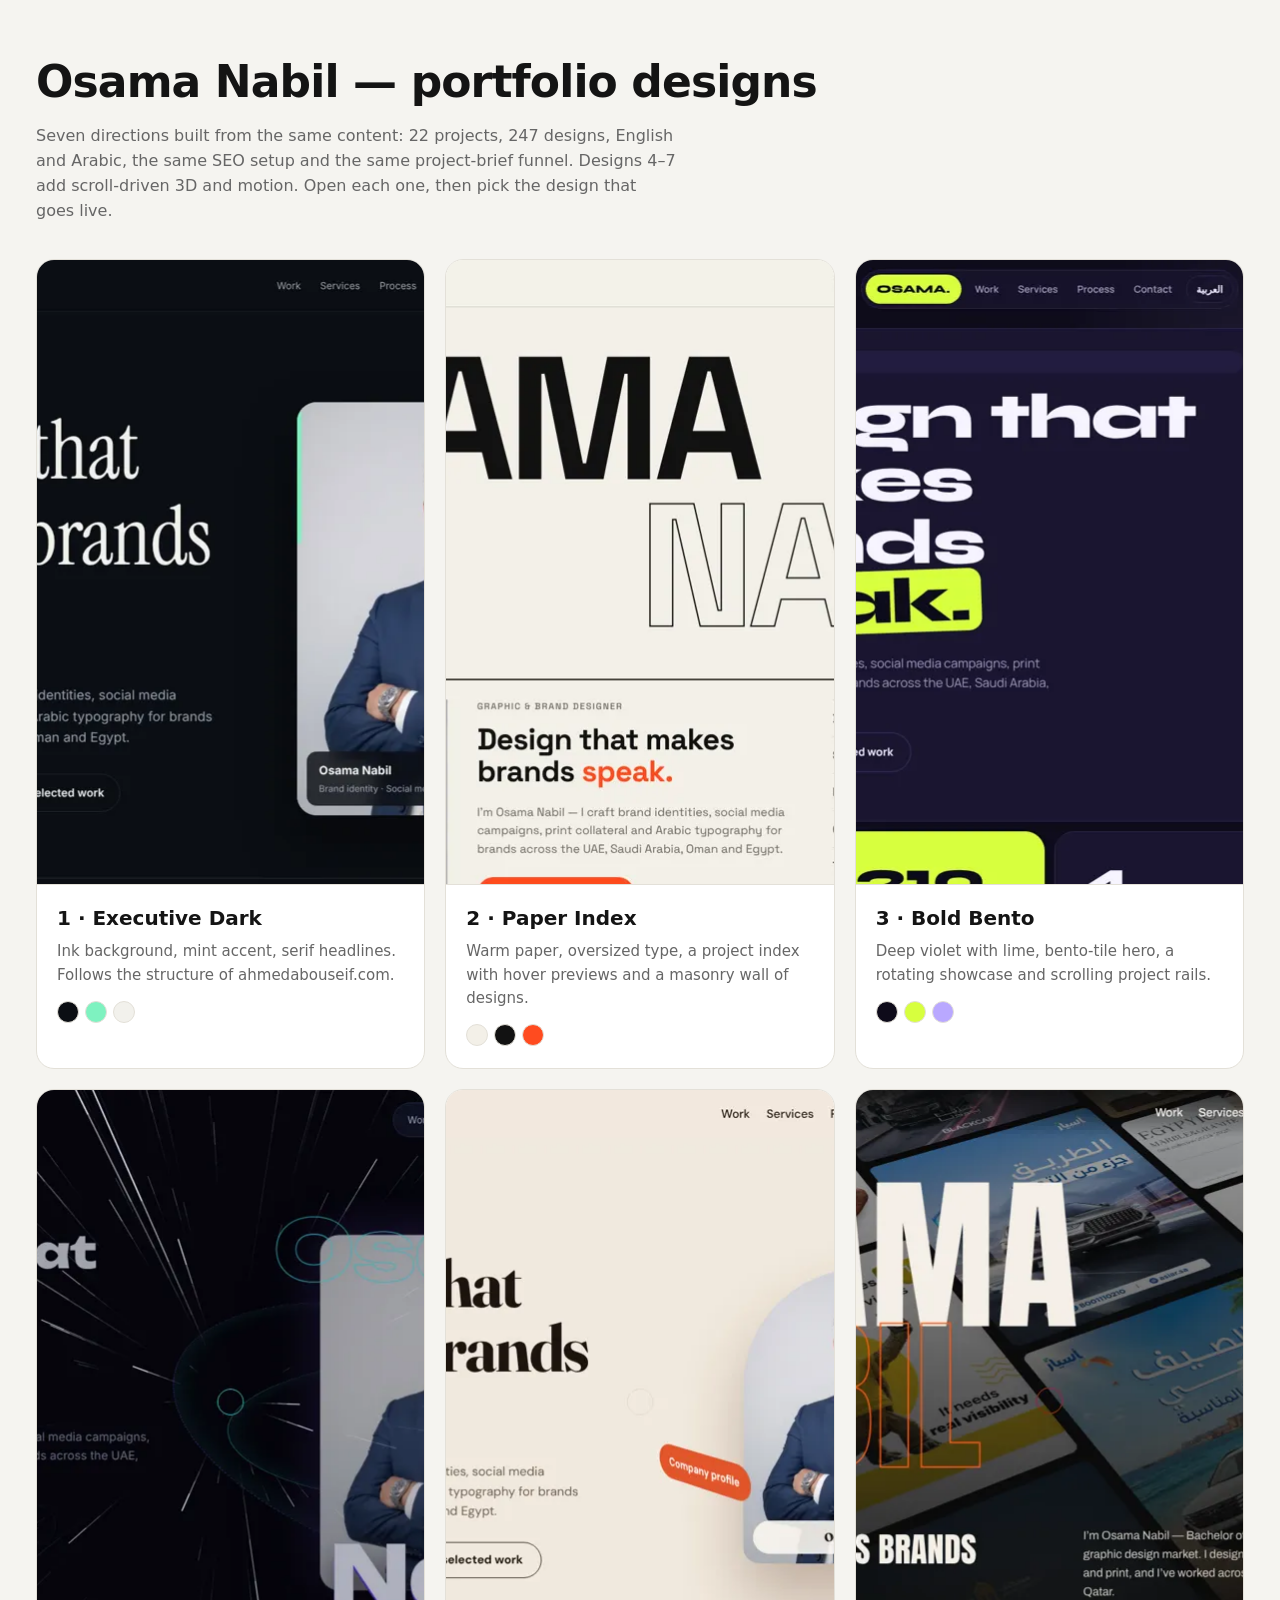
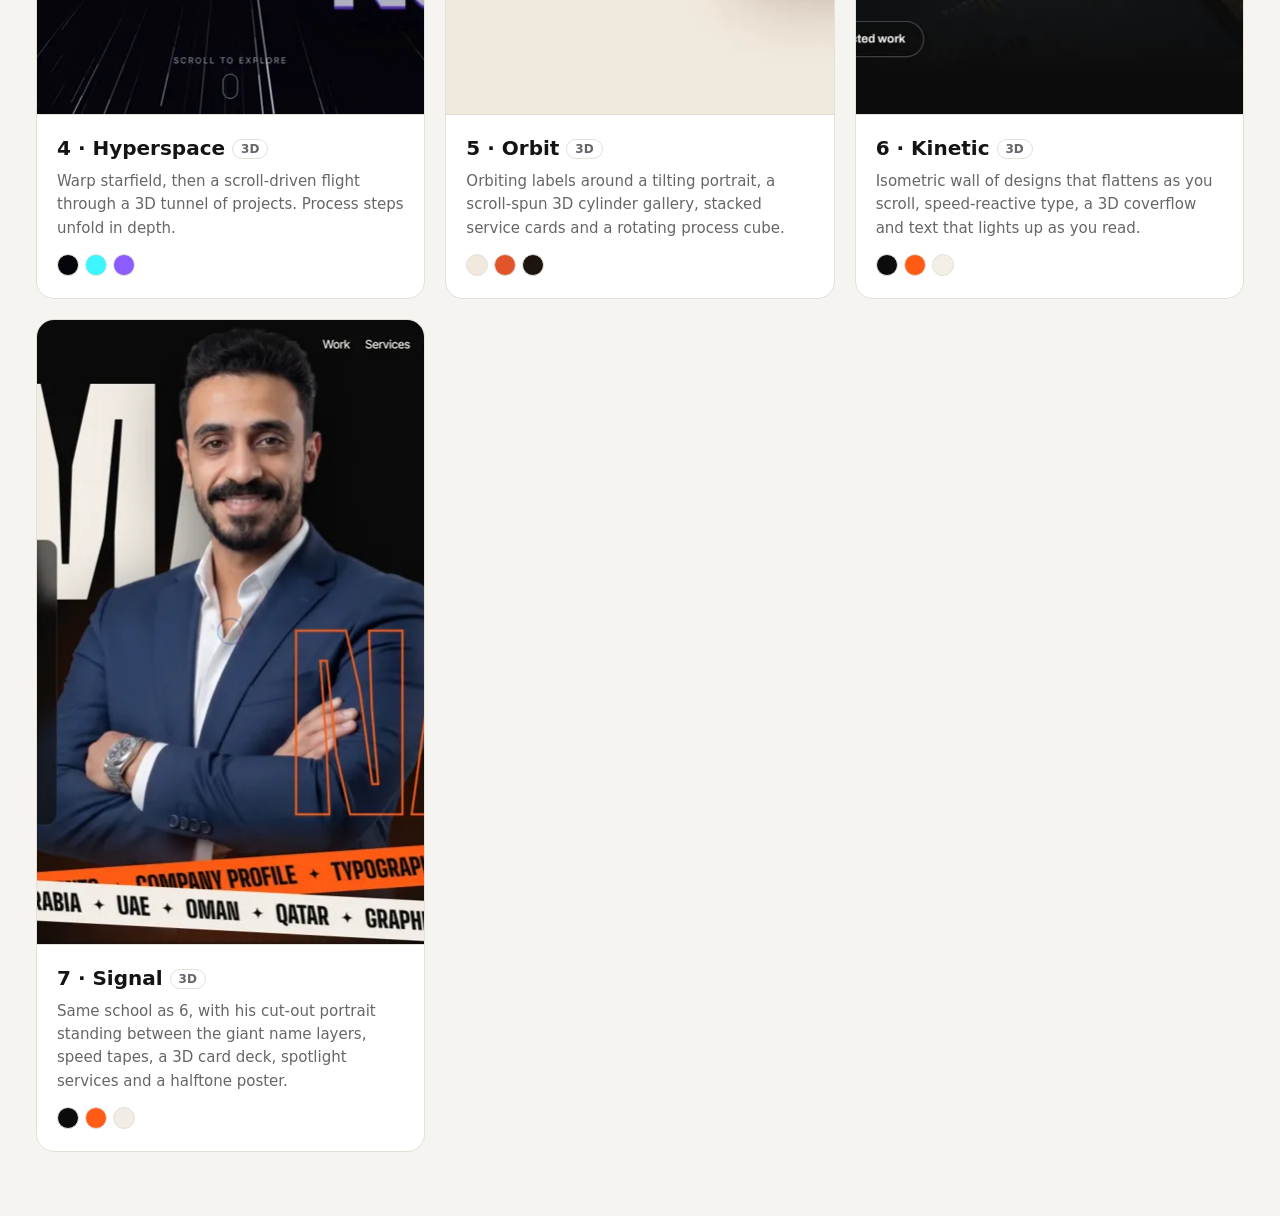
==== index.html @ 905d9daa "Add contact links, Liwa 2026, client names/order, 5 markets, experience; Arabic and marquee fixes - " ====
<!doctype html>
<html lang="en">
<head>
  <meta charset="utf-8">
  <meta name="viewport" content="width=device-width, initial-scale=1">
  <title>Osama Nabil — Choose a Design</title>
  <meta name="robots" content="noindex">
  <link rel="icon" href="assets/img/favicon.svg" type="image/svg+xml">
  <style>
    :root { --bg: #f5f4f0; --card: #fff; --fg: #141414; --muted: #666; --line: #e3e0d8; }
    @media (prefers-color-scheme: dark) { :root { --bg: #0f1115; --card: #171a21; --fg: #f1f1ee; --muted: #9aa0ab; --line: #262b35; } }
    * { box-sizing: border-box; }
    body { margin: 0; background: var(--bg); color: var(--fg); font: 16px/1.55 system-ui, -apple-system, 'Segoe UI', sans-serif; }
    main { max-width: 1240px; margin: 0 auto; padding: 48px 16px 64px; }
    h1 { font-size: clamp(28px, 4vw, 44px); margin: 0 0 8px; letter-spacing: -.02em; }
    p.sub { color: var(--muted); margin: 0 0 36px; max-width: 640px; }
    .grid { display: grid; grid-template-columns: repeat(auto-fit, minmax(300px, 1fr)); gap: 20px; }
    a.card { display: block; text-decoration: none; color: inherit; background: var(--card); border: 1px solid var(--line); border-radius: 18px; overflow: hidden; transition: transform .25s, box-shadow .25s; }
    a.card:hover, a.card:focus-visible { transform: translateY(-4px); box-shadow: 0 20px 40px rgba(0, 0, 0, .12); outline: none; }
    a.card img { width: 100%; aspect-ratio: 16 / 10; object-fit: cover; object-position: top; display: block; border-bottom: 1px solid var(--line); }
    .b { padding: 18px 20px 22px; }
    .b h2 { margin: 0 0 6px; font-size: 20px; }
    .b h2 small { font-size: 12px; padding: 2px 8px; border-radius: 999px; border: 1px solid var(--line); vertical-align: middle; color: var(--muted); }
    .b p { margin: 0; color: var(--muted); font-size: 15px; }
    .sw { display: flex; gap: 6px; margin-top: 14px; }
    .sw i { width: 22px; height: 22px; border-radius: 50%; border: 1px solid var(--line); }
  </style>
</head>
<body>
  <main>
    <h1>Osama Nabil — portfolio designs</h1>
    <p class="sub">Seven directions built from the same content: 22 projects, 247 designs, English and Arabic, the same SEO setup and the same project-brief funnel. Designs 4–7 add scroll-driven 3D and motion. Open each one, then pick the design that goes live.</p>
    <div class="grid">
      <a class="card" href="design-1/">
        <img src="assets/img/previews/design-1.webp" alt="Design 1 preview" width="1000" height="625">
        <div class="b"><h2>1 · Executive Dark</h2><p>Ink background, mint accent, serif headlines. Follows the structure of ahmedabouseif.com.</p>
          <div class="sw"><i style="background:#0b0e13"></i><i style="background:#7ef2c0"></i><i style="background:#f2f1ec"></i></div></div>
      </a>
      <a class="card" href="design-2/">
        <img src="assets/img/previews/design-2.webp" alt="Design 2 preview" width="1000" height="625">
        <div class="b"><h2>2 · Paper Index</h2><p>Warm paper, oversized type, a project index with hover previews and a masonry wall of designs.</p>
          <div class="sw"><i style="background:#f3f0e8"></i><i style="background:#121212"></i><i style="background:#ff4b1f"></i></div></div>
      </a>
      <a class="card" href="design-3/">
        <img src="assets/img/previews/design-3.webp" alt="Design 3 preview" width="1000" height="625">
        <div class="b"><h2>3 · Bold Bento</h2><p>Deep violet with lime, bento-tile hero, a rotating showcase and scrolling project rails.</p>
          <div class="sw"><i style="background:#0e0b1a"></i><i style="background:#d7ff3e"></i><i style="background:#b9a8ff"></i></div></div>
      </a>
      <a class="card" href="design-4/">
        <img src="assets/img/previews/design-4.webp" alt="Design 4 preview" width="1000" height="625">
        <div class="b"><h2>4 · Hyperspace <small>3D</small></h2><p>Warp starfield, then a scroll-driven flight through a 3D tunnel of projects. Process steps unfold in depth.</p>
          <div class="sw"><i style="background:#05060b"></i><i style="background:#3df5ff"></i><i style="background:#8b5cff"></i></div></div>
      </a>
      <a class="card" href="design-5/">
        <img src="assets/img/previews/design-5.webp" alt="Design 5 preview" width="1000" height="625">
        <div class="b"><h2>5 · Orbit <small>3D</small></h2><p>Orbiting labels around a tilting portrait, a scroll-spun 3D cylinder gallery, stacked service cards and a rotating process cube.</p>
          <div class="sw"><i style="background:#f1e9dd"></i><i style="background:#e2552b"></i><i style="background:#1d1410"></i></div></div>
      </a>
      <a class="card" href="design-6/">
        <img src="assets/img/previews/design-6.webp" alt="Design 6 preview" width="1000" height="625">
        <div class="b"><h2>6 · Kinetic <small>3D</small></h2><p>Isometric wall of designs that flattens as you scroll, speed-reactive type, a 3D coverflow and text that lights up as you read.</p>
          <div class="sw"><i style="background:#0c0c0c"></i><i style="background:#ff5b14"></i><i style="background:#f4efe6"></i></div></div>
      </a>
      <a class="card" href="design-7/">
        <img src="assets/img/previews/design-7.webp" alt="Design 7 preview" width="1000" height="625">
        <div class="b"><h2>7 · Signal <small>3D</small></h2><p>Same school as 6, with his cut-out portrait standing between the giant name layers, speed tapes, a 3D card deck, spotlight services and a halftone poster.</p>
          <div class="sw"><i style="background:#0b0b0b"></i><i style="background:#ff5b14"></i><i style="background:#f2ede4"></i></div></div>
      </a>
    </div>
  </main>
</body>
</html>
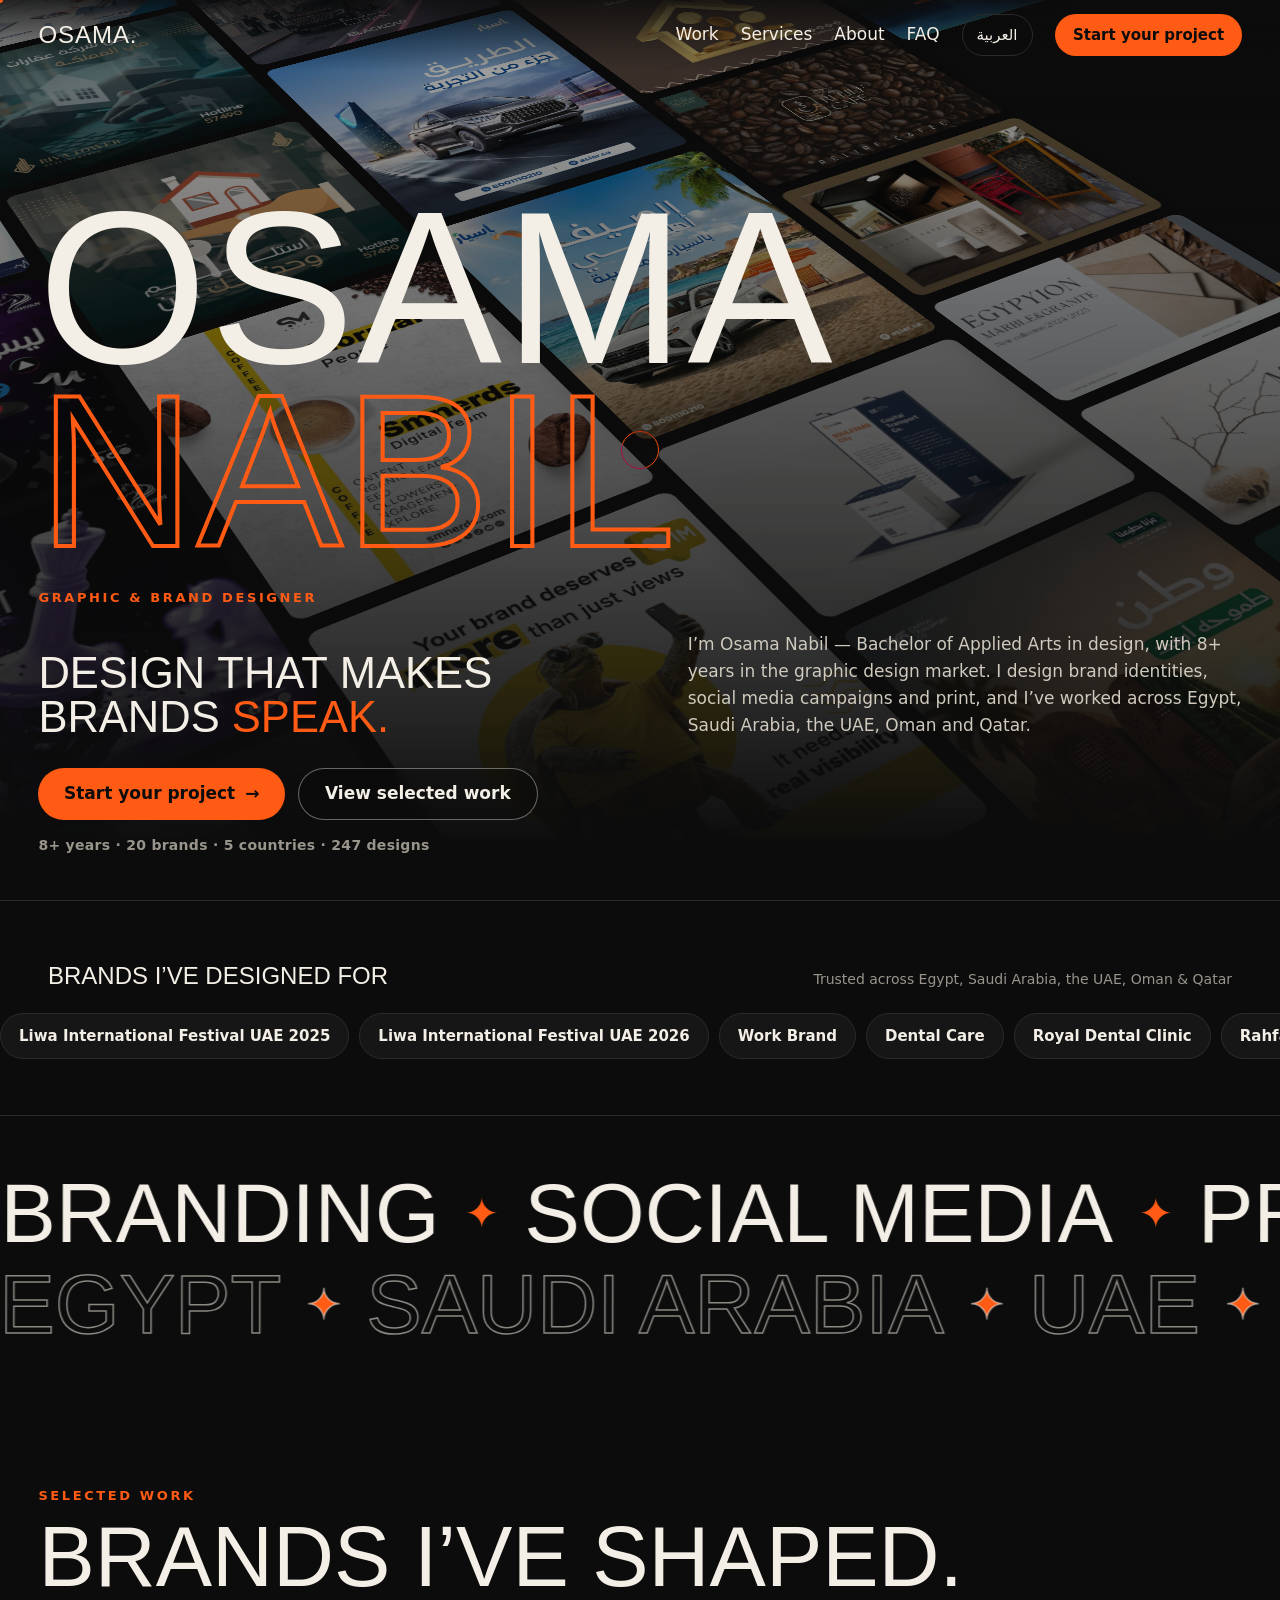
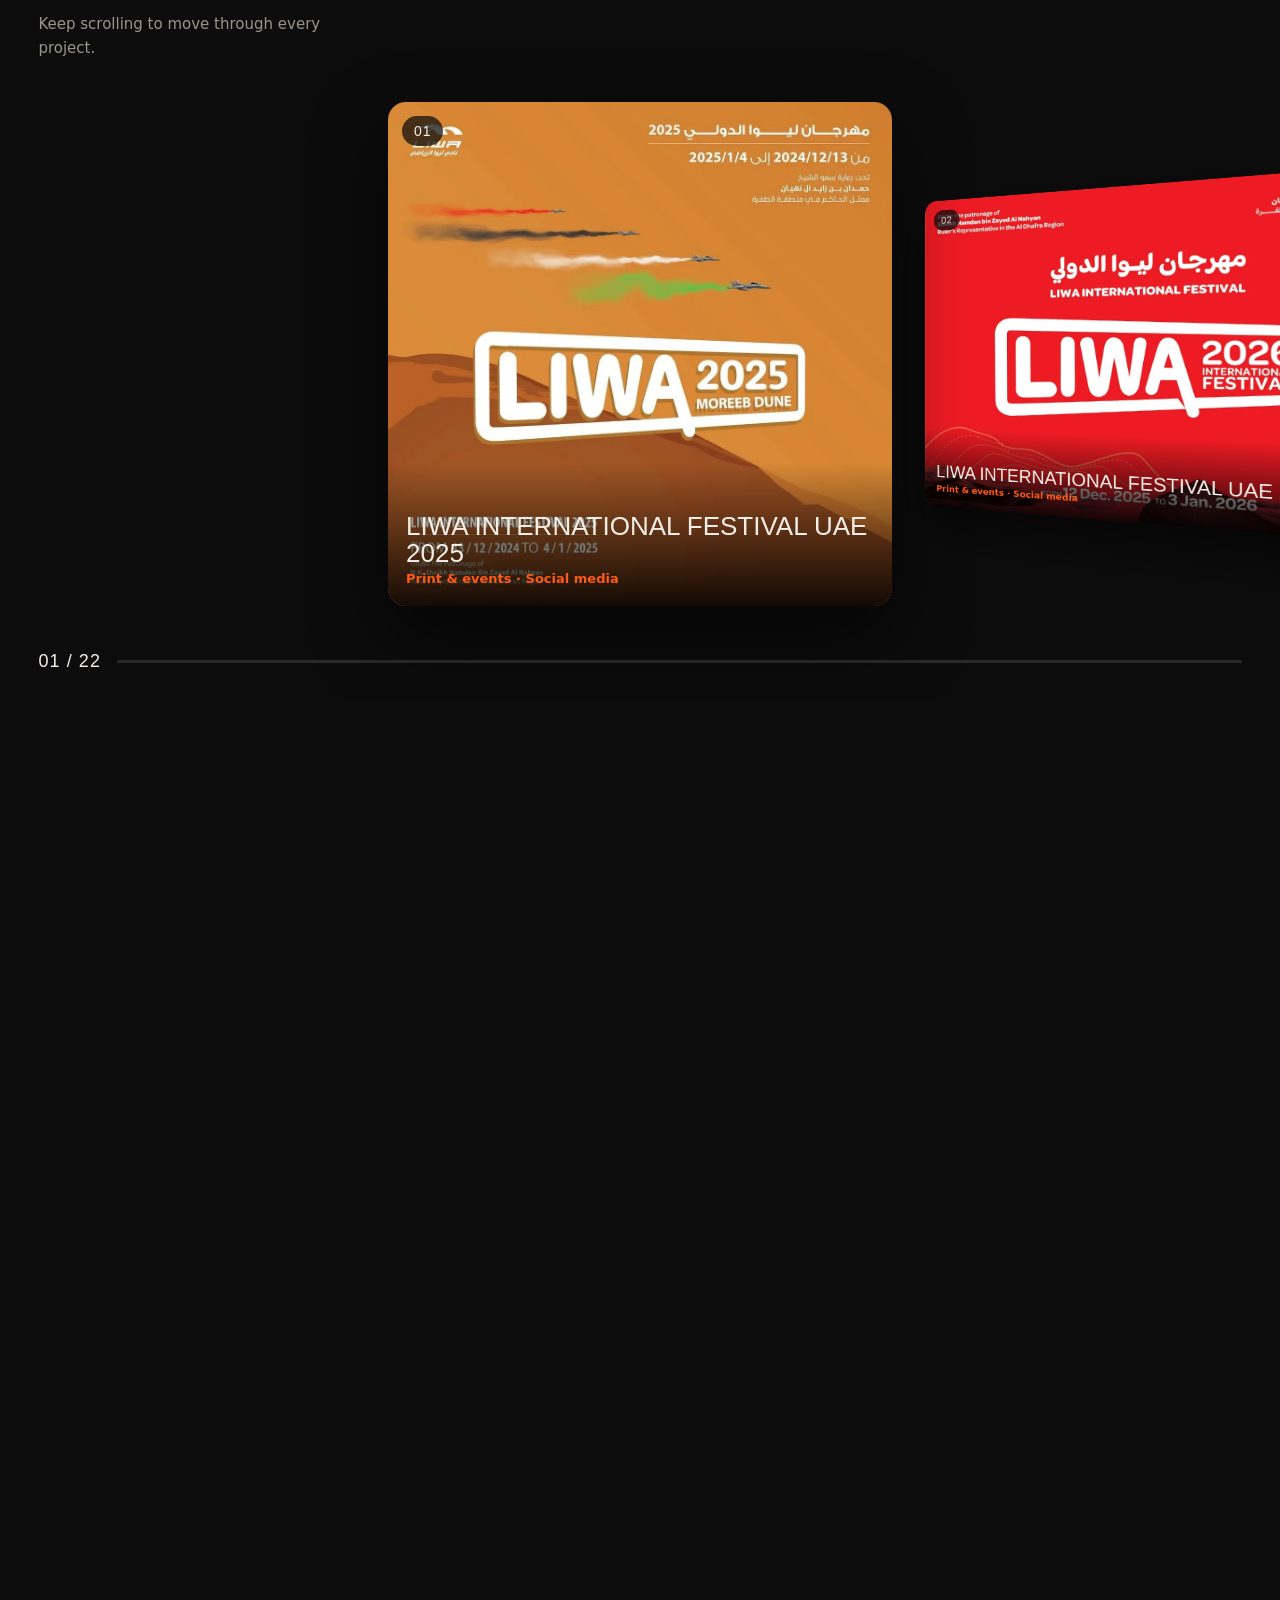
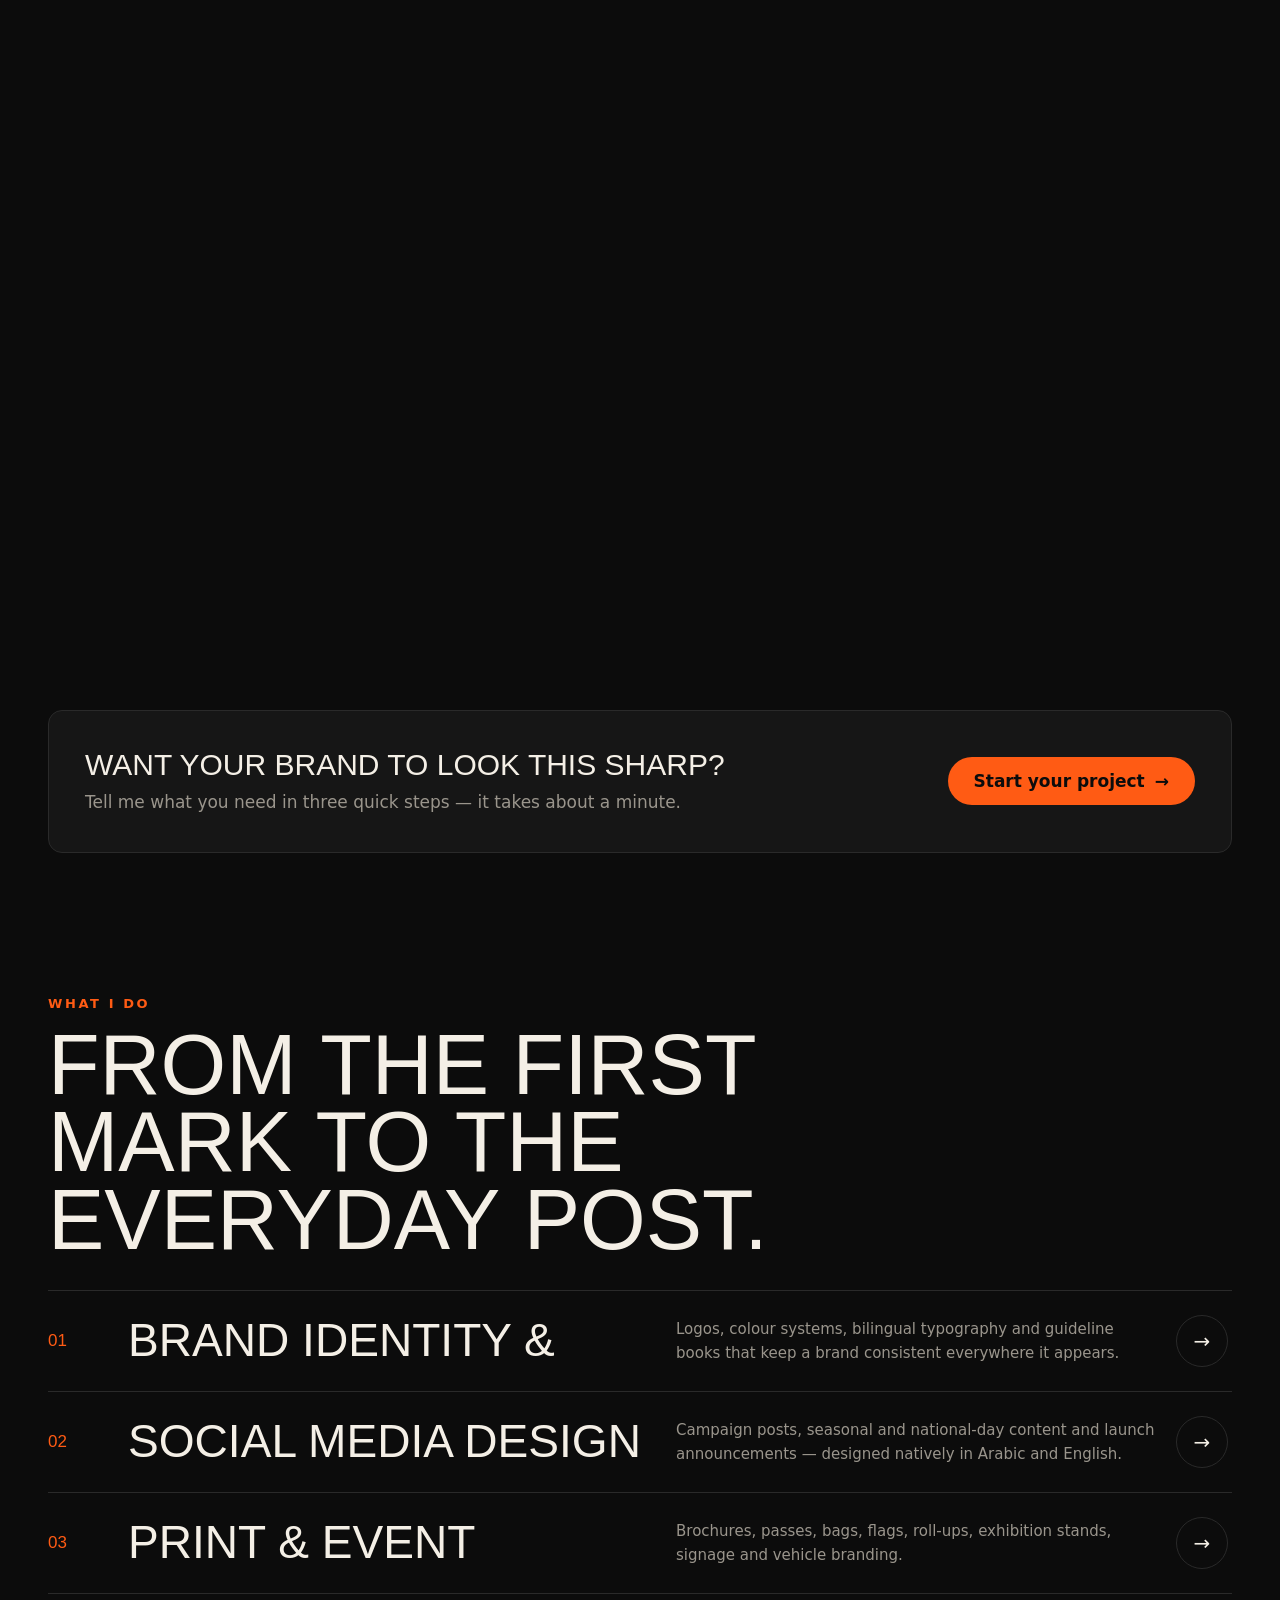
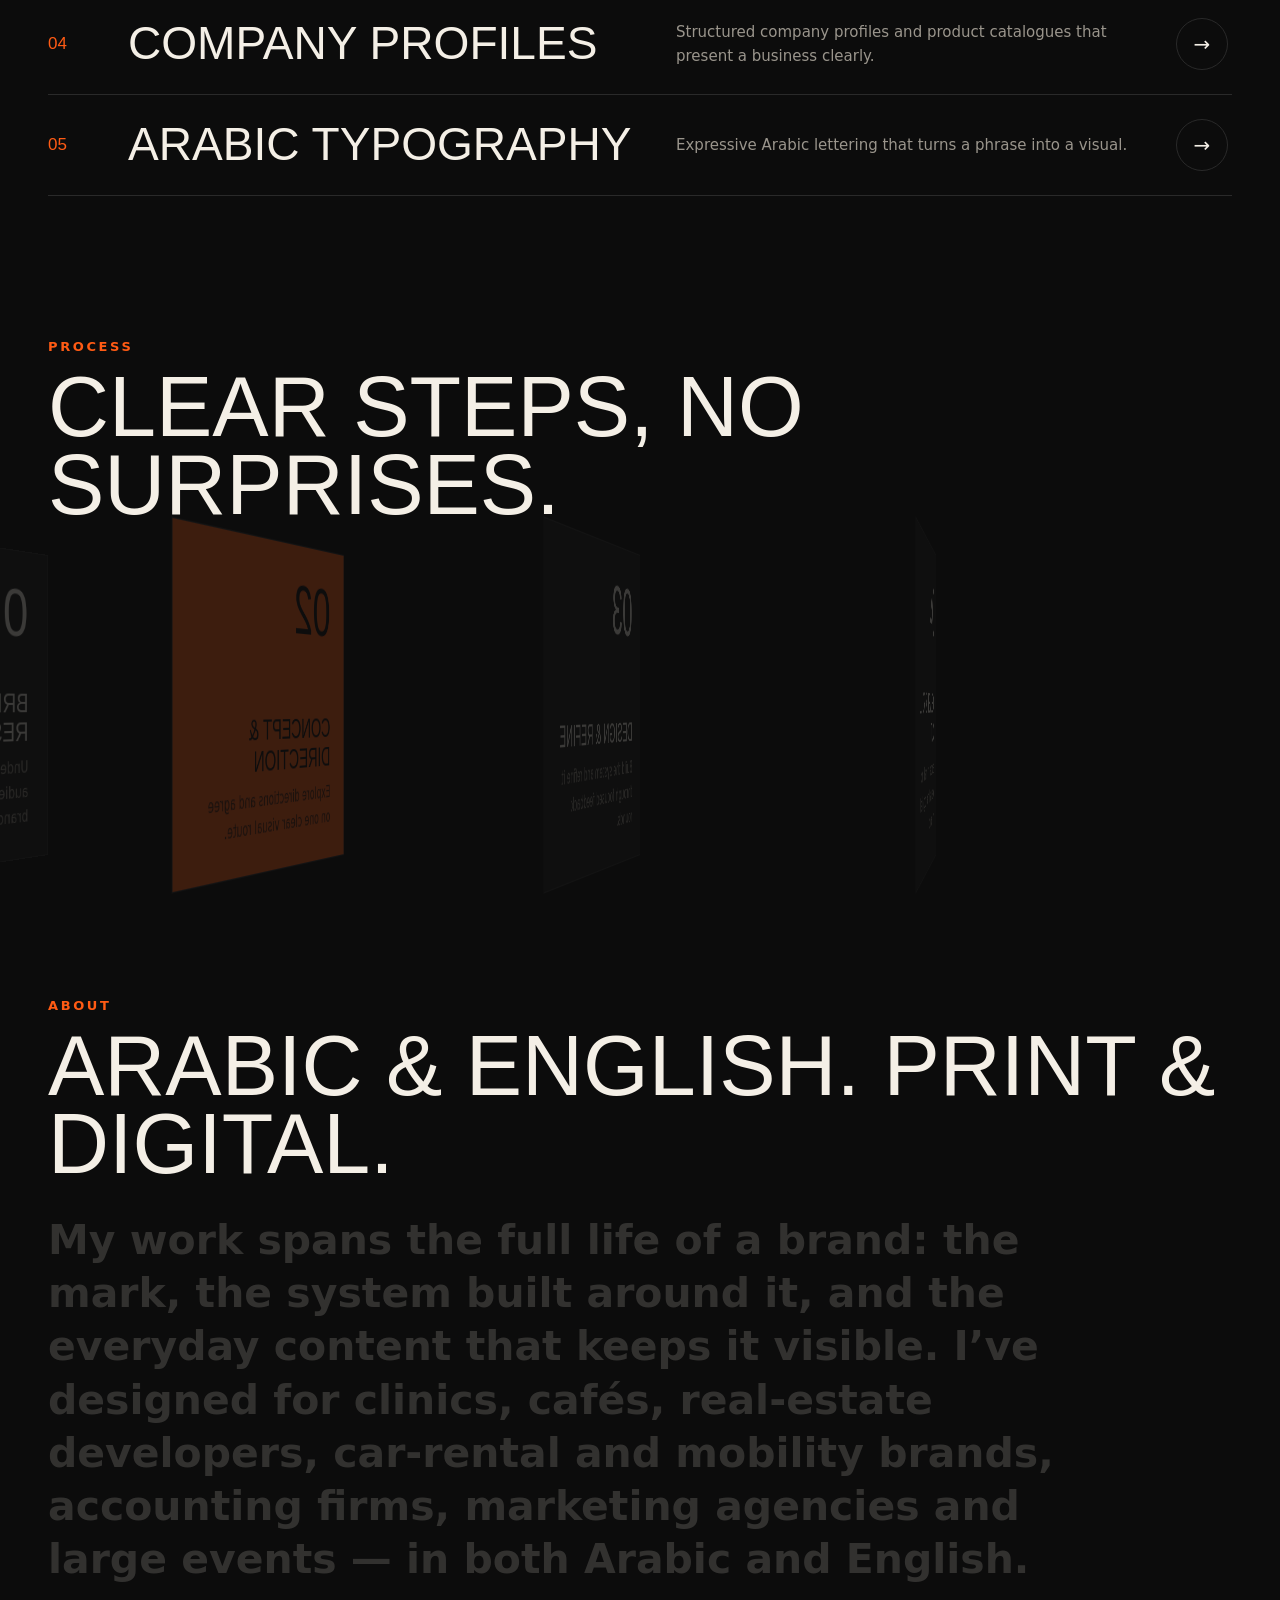
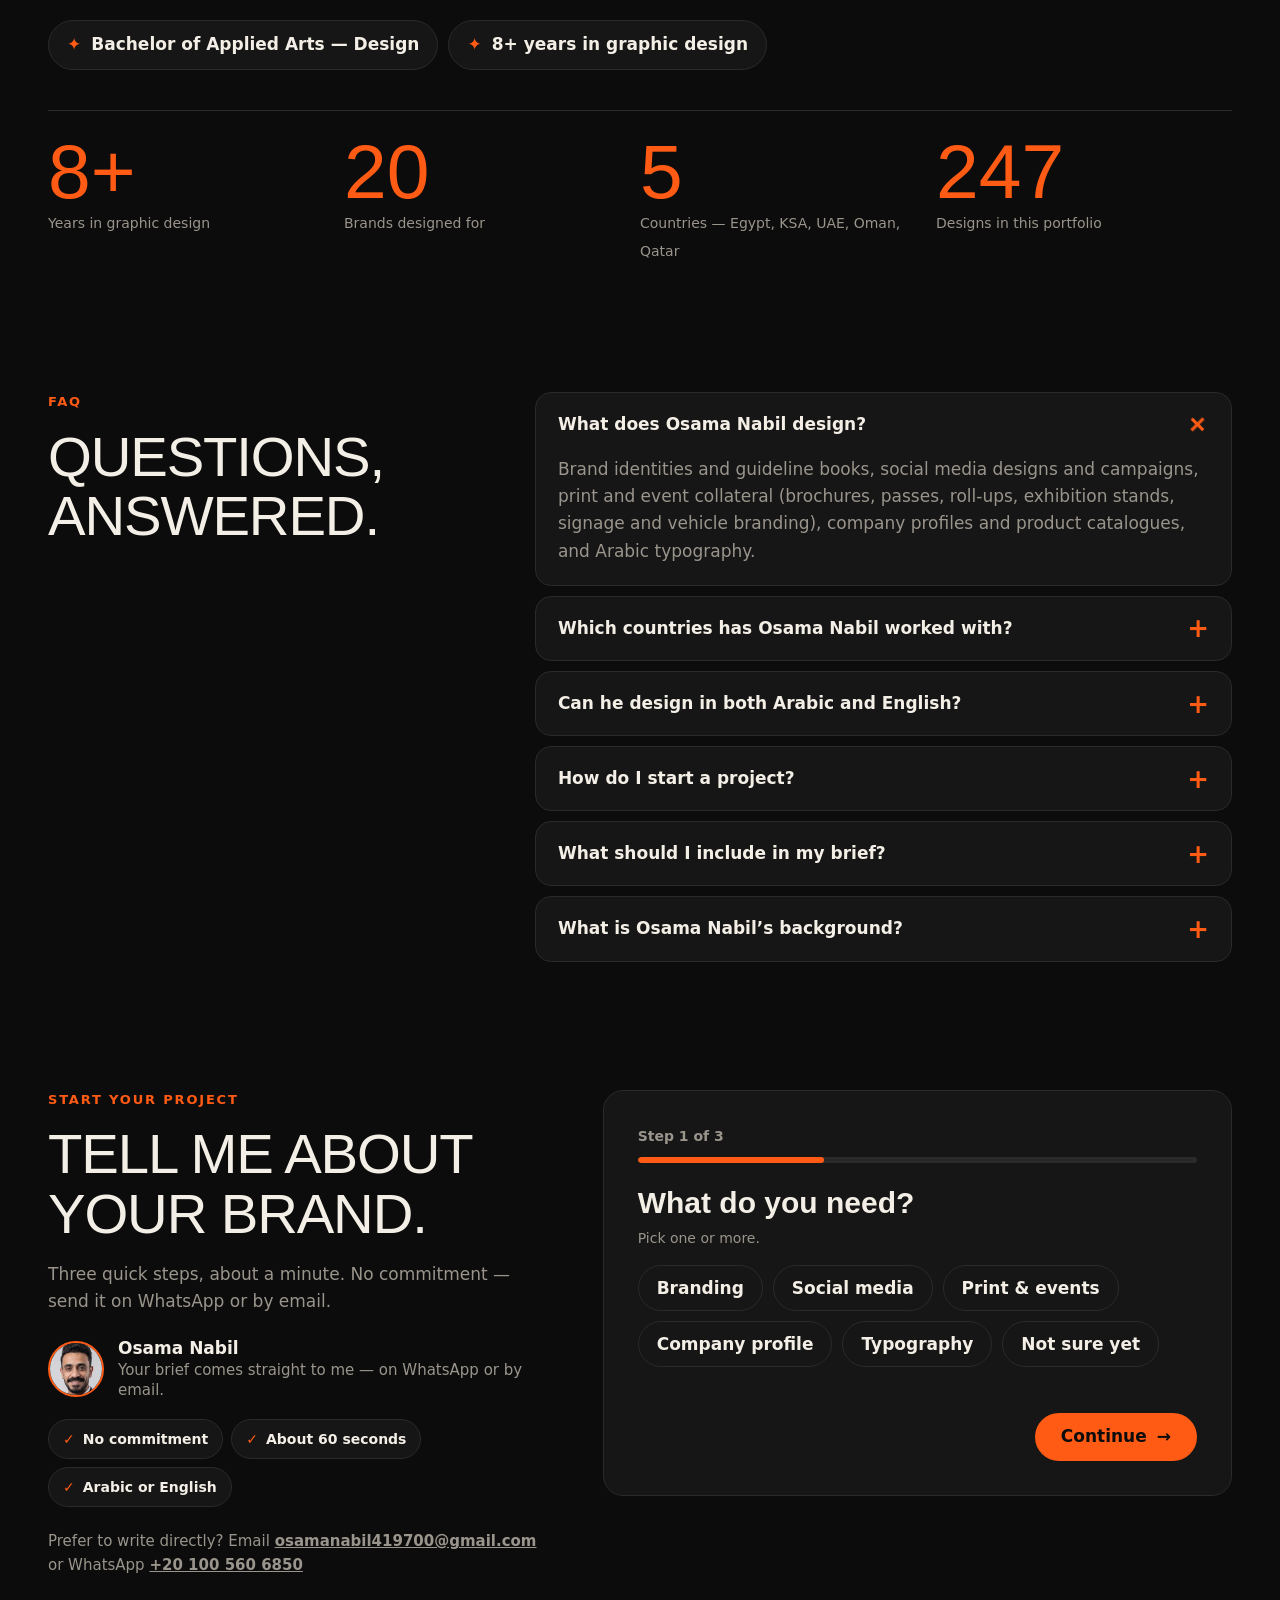
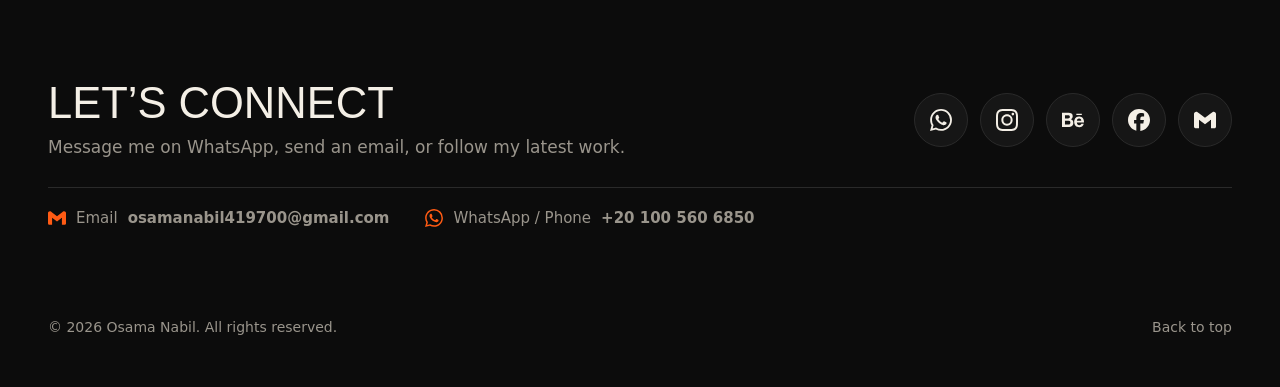
==== commit 2704e105: "Make Design 6 the homepage on www.osamanabil.com; send briefs via WhatsApp or email - Design 6 promo" ====
--- a/index.html
+++ b/index.html
@@ -1,72 +1,146 @@
 <!doctype html>
-<html lang="en">
+<html lang="en" dir="ltr" data-base="">
 <head>
   <meta charset="utf-8">
   <meta name="viewport" content="width=device-width, initial-scale=1">
-  <title>Osama Nabil — Choose a Design</title>
-  <meta name="robots" content="noindex">
+  <!--seo--><title>Osama Nabil — Graphic &amp; Brand Designer</title>
+  <meta name="description" content="Osama Nabil is a graphic and brand designer (Bachelor of Applied Arts, 8+ years of experience) creating brand identities, social media campaigns, print and event collateral, company profiles and Arabic typography for brands in Egypt, Saudi Arabia, the UAE, Oman and Qatar.">
+  <link rel="canonical" href="https://www.osamanabil.com/">
+  <meta name="robots" content="index, follow, max-image-preview:large">
+  <meta name="author" content="Osama Nabil">
+  <meta property="og:type" content="profile">
+  <meta property="og:site_name" content="Osama Nabil">
+  <meta property="og:title" content="Osama Nabil — Graphic &amp; Brand Designer">
+  <meta property="og:description" content="Osama Nabil is a graphic and brand designer (Bachelor of Applied Arts, 8+ years of experience) creating brand identities, social media campaigns, print and event collateral, company profiles and Arabic typography for brands in Egypt, Saudi Arabia, the UAE, Oman and Qatar.">
+  <meta property="og:url" content="https://www.osamanabil.com/">
+  <meta property="og:image" content="https://www.osamanabil.com/assets/img/portrait.jpg">
+  <meta property="og:image:width" content="800">
+  <meta property="og:image:height" content="1001">
+  <meta property="og:image:alt" content="Osama Nabil">
+  <meta property="og:locale" content="en_US">
+  <meta property="og:locale:alternate" content="ar_AE">
+  <meta property="profile:first_name" content="Osama">
+  <meta property="profile:last_name" content="Nabil">
+  <meta name="twitter:card" content="summary_large_image">
+  <meta name="twitter:title" content="Osama Nabil — Graphic &amp; Brand Designer">
+  <meta name="twitter:description" content="Osama Nabil is a graphic and brand designer (Bachelor of Applied Arts, 8+ years of experience) creating brand identities, social media campaigns, print and event collateral, company profiles and Arabic typography for brands in Egypt, Saudi Arabia, the UAE, Oman and Qatar.">
+  <meta name="twitter:image" content="https://www.osamanabil.com/assets/img/portrait.jpg">
+  <script type="application/ld+json">{"@context":"https://schema.org","@graph":[{"@type":"WebSite","@id":"https://www.osamanabil.com/#website","url":"https://www.osamanabil.com/","name":"Osama Nabil — Graphic & Brand Designer","inLanguage":["en","ar"],"publisher":{"@id":"https://www.osamanabil.com/#person"}},{"@type":"ProfilePage","@id":"https://www.osamanabil.com/#page","url":"https://www.osamanabil.com/","name":"Osama Nabil — Graphic & Brand Designer","description":"Osama Nabil is a graphic and brand designer (Bachelor of Applied Arts, 8+ years of experience) creating brand identities, social media campaigns, print and event collateral, company profiles and Arabic typography for brands in Egypt, Saudi Arabia, the UAE, Oman and Qatar.","isPartOf":{"@id":"https://www.osamanabil.com/#website"},"mainEntity":{"@id":"https://www.osamanabil.com/#person"},"inLanguage":"en"},{"@type":"Person","@id":"https://www.osamanabil.com/#person","name":"Osama Nabil","alternateName":"أسامة نبيل","jobTitle":"Graphic & Brand Designer","description":"Osama Nabil is a graphic and brand designer (Bachelor of Applied Arts, 8+ years of experience) creating brand identities, social media campaigns, print and event collateral, company profiles and Arabic typography for brands in Egypt, Saudi Arabia, the UAE, Oman and Qatar.","image":"https://www.osamanabil.com/assets/img/portrait.jpg","url":"https://www.osamanabil.com/","email":"mailto:osamanabil419700@gmail.com","telephone":"+201005606850","sameAs":["https://www.instagram.com/osamanabiill/","https://www.behance.net/osamanabil4197","https://www.facebook.com/anaosama.nabil"],"knowsLanguage":["ar","en"],"hasCredential":{"@type":"EducationalOccupationalCredential","credentialCategory":"degree","name":"Bachelor of Applied Arts (Design)"},"knowsAbout":["Brand identity design","Brand guidelines","Logo design","Social media design","Print design","Event collateral","Company profile design","Arabic typography"],"workLocation":[{"@type":"Country","name":"Egypt"},{"@type":"Country","name":"Saudi Arabia"},{"@type":"Country","name":"United Arab Emirates"},{"@type":"Country","name":"Oman"},{"@type":"Country","name":"Qatar"}]},{"@type":"ProfessionalService","@id":"https://www.osamanabil.com/#service","name":"Osama Nabil — Graphic & Brand Designer","url":"https://www.osamanabil.com/","image":"https://www.osamanabil.com/assets/img/portrait.jpg","email":"osamanabil419700@gmail.com","telephone":"+201005606850","sameAs":["https://www.instagram.com/osamanabiill/","https://www.behance.net/osamanabil4197","https://www.facebook.com/anaosama.nabil"],"founder":{"@id":"https://www.osamanabil.com/#person"},"description":"Osama Nabil is a graphic and brand designer (Bachelor of Applied Arts, 8+ years of experience) creating brand identities, social media campaigns, print and event collateral, company profiles and Arabic typography for brands in Egypt, Saudi Arabia, the UAE, Oman and Qatar.","areaServed":[{"@type":"Country","name":"Egypt"},{"@type":"Country","name":"Saudi Arabia"},{"@type":"Country","name":"United Arab Emirates"},{"@type":"Country","name":"Oman"},{"@type":"Country","name":"Qatar"}],"availableLanguage":["Arabic","English"],"hasOfferCatalog":{"@type":"OfferCatalog","name":"What I do","itemListElement":[{"@type":"Offer","itemOffered":{"@type":"Service","name":"Brand identity & guidelines","description":"Logos, colour systems, bilingual typography and guideline books that keep a brand consistent everywhere it appears."}},{"@type":"Offer","itemOffered":{"@type":"Service","name":"Social media design","description":"Campaign posts, seasonal and national-day content and launch announcements — designed natively in Arabic and English."}},{"@type":"Offer","itemOffered":{"@type":"Service","name":"Print & event collateral","description":"Brochures, passes, bags, flags, roll-ups, exhibition stands, signage and vehicle branding."}},{"@type":"Offer","itemOffered":{"@type":"Service","name":"Company profiles","description":"Structured company profiles and product catalogues that present a business clearly."}},{"@type":"Offer","itemOffered":{"@type":"Service","name":"Arabic typography","description":"Expressive Arabic lettering that turns a phrase into a visual."}}]}},{"@type":"FAQPage","@id":"https://www.osamanabil.com/#faq","mainEntity":[{"@type":"Question","name":"What does Osama Nabil design?","acceptedAnswer":{"@type":"Answer","text":"Brand identities and guideline books, social media designs and campaigns, print and event collateral (brochures, passes, roll-ups, exhibition stands, signage and vehicle branding), company profiles and product catalogues, and Arabic typography."}},{"@type":"Question","name":"Which countries has Osama Nabil worked with?","acceptedAnswer":{"@type":"Answer","text":"Brands in Egypt, Saudi Arabia, the United Arab Emirates, Oman and Qatar — including clinics, cafés, real-estate developers, car-rental and mobility companies, accounting firms, marketing agencies and large events."}},{"@type":"Question","name":"Can he design in both Arabic and English?","acceptedAnswer":{"@type":"Answer","text":"Yes. The portfolio includes bilingual brand guidelines and social media work typeset natively in Arabic and English."}},{"@type":"Question","name":"How do I start a project?","acceptedAnswer":{"@type":"Answer","text":"Fill in the three-step brief on this page — it takes about a minute — then send it on WhatsApp or by email. There is no commitment."}},{"@type":"Question","name":"What should I include in my brief?","acceptedAnswer":{"@type":"Answer","text":"What you need (for example a logo, a social media campaign or event print), when you need it, an approximate budget if you have one, and the best way to reach you."}},{"@type":"Question","name":"What is Osama Nabil’s background?","acceptedAnswer":{"@type":"Answer","text":"He holds a Bachelor of Applied Arts in design and has more than 8 years of experience in the graphic design market."}}]},{"@type":"ItemList","@id":"https://www.osamanabil.com/#work","name":"Selected work","itemListElement":[{"@type":"ListItem","position":1,"item":{"@type":"CreativeWork","name":"Liwa International Festival UAE 2025","description":"Festival collateral — main poster, banners, brochures, bags, vehicle branding, passes, tickets, calendar, flags, map and social posts, plus moments from the event.","genre":["Print & events","Social media"],"image":"https://www.osamanabil.com/assets/work/liwa-2025/01.webp","creator":{"@id":"https://www.osamanabil.com/#person"}}},{"@type":"ListItem","position":2,"item":{"@type":"CreativeWork","name":"Liwa International Festival UAE 2026","description":"Full festival identity rollout — main posters, Arabic and English event calendars, flags, ID and VIP cards, brochure, tickets, bags, appreciation certificate, honoring backdrop, social media posts and merchandise, plus moments from the event.","genre":["Print & events","Social media"],"image":"https://www.osamanabil.com/assets/work/liwa-2026/01.webp","creator":{"@id":"https://www.osamanabil.com/#person"}}},{"@type":"ListItem","position":3,"item":{"@type":"CreativeWork","name":"Work Brand","description":"Office space & business solutions — social media posts.","genre":["Social media"],"image":"https://www.osamanabil.com/assets/work/workbrand/01.webp","creator":{"@id":"https://www.osamanabil.com/#person"}}},{"@type":"ListItem","position":4,"item":{"@type":"CreativeWork","name":"Dental Care","description":"Dental care clinic — social media marketing set.","genre":["Social media"],"image":"https://www.osamanabil.com/assets/work/dental-clinic/01.webp","creator":{"@id":"https://www.osamanabil.com/#person"}}},{"@type":"ListItem","position":5,"item":{"@type":"CreativeWork","name":"Royal Dental Clinic","description":"Dental clinic identity — logo construction, colour system, business cards and social posts.","genre":["Branding","Social media"],"image":"https://www.osamanabil.com/assets/work/royal-clinic/01.webp","creator":{"@id":"https://www.osamanabil.com/#person"}}},{"@type":"ListItem","position":6,"item":{"@type":"CreativeWork","name":"Rahfan Marketing","description":"Marketing agency — social media campaign.","genre":["Social media"],"image":"https://www.osamanabil.com/assets/work/rahfan/01.webp","creator":{"@id":"https://www.osamanabil.com/#person"}}},{"@type":"ListItem","position":7,"item":{"@type":"CreativeWork","name":"JDAR Real Estate","description":"Interior finishing — social media posts.","genre":["Social media"],"image":"https://www.osamanabil.com/assets/work/jdar/01.webp","creator":{"@id":"https://www.osamanabil.com/#person"}}},{"@type":"ListItem","position":8,"item":{"@type":"CreativeWork","name":"Muhra Beauty Zone","description":"Aesthetic clinic — treatment campaign posts.","genre":["Social media"],"image":"https://www.osamanabil.com/assets/work/muhra/01.webp","creator":{"@id":"https://www.osamanabil.com/#person"}}},{"@type":"ListItem","position":9,"item":{"@type":"CreativeWork","name":"Sm Nerds Marketing UAE","description":"Digital marketing team — social media posts.","genre":["Social media"],"image":"https://www.osamanabil.com/assets/work/sm-nerds/01.webp","creator":{"@id":"https://www.osamanabil.com/#person"}}},{"@type":"ListItem","position":10,"item":{"@type":"CreativeWork","name":"Maskanak Brand UAE","description":"Real estate — social media posts.","genre":["Social media"],"image":"https://www.osamanabil.com/assets/work/msknk/01.webp","creator":{"@id":"https://www.osamanabil.com/#person"}}},{"@type":"ListItem","position":11,"item":{"@type":"CreativeWork","name":"Ahmed Mahfouz Accounting Company SAS","description":"Chartered accountants & auditors — social media posts.","genre":["Social media"],"image":"https://www.osamanabil.com/assets/work/sas/01.webp","creator":{"@id":"https://www.osamanabil.com/#person"}}},{"@type":"ListItem","position":12,"item":{"@type":"CreativeWork","name":"RivaTower Real Estate Saudi Arabia","description":"Real estate — logo presentation and social media posts.","genre":["Social media"],"image":"https://www.osamanabil.com/assets/work/riva-tower/01.webp","creator":{"@id":"https://www.osamanabil.com/#person"}}},{"@type":"ListItem","position":13,"item":{"@type":"CreativeWork","name":"Capital Transport Saudi Arabia","description":"Exhibition stands, airport signage, roll-ups and National Day campaigns.","genre":["Print & events","Social media"],"image":"https://www.osamanabil.com/assets/work/ctc/01.webp","creator":{"@id":"https://www.osamanabil.com/#person"}}},{"@type":"ListItem","position":14,"item":{"@type":"CreativeWork","name":"Easy Parking Saudi Arabia","description":"Parking operations — social media campaign.","genre":["Social media"],"image":"https://www.osamanabil.com/assets/work/easy-parking/01.webp","creator":{"@id":"https://www.osamanabil.com/#person"}}},{"@type":"ListItem","position":15,"item":{"@type":"CreativeWork","name":"Black Car Saudi Arabia","description":"Premium car service — social media posts.","genre":["Social media"],"image":"https://www.osamanabil.com/assets/work/black-car/01.webp","creator":{"@id":"https://www.osamanabil.com/#person"}}},{"@type":"ListItem","position":16,"item":{"@type":"CreativeWork","name":"Asiar Saudi Arabia","description":"Car rental — seasonal social media campaign.","genre":["Social media"],"image":"https://www.osamanabil.com/assets/work/asiar/01.webp","creator":{"@id":"https://www.osamanabil.com/#person"}}},{"@type":"ListItem","position":17,"item":{"@type":"CreativeWork","name":"Maamar Al Sultana Real Estate Oman","description":"Real-estate developer — social media campaign.","genre":["Social media"],"image":"https://www.osamanabil.com/assets/work/mimar-oman/01.webp","creator":{"@id":"https://www.osamanabil.com/#person"}}},{"@type":"ListItem","position":18,"item":{"@type":"CreativeWork","name":"Relief Cafe","description":"Café identity — logo, stationery, menu, packaging and launch posts.","genre":["Branding"],"image":"https://www.osamanabil.com/assets/work/relief-cafe/01.webp","creator":{"@id":"https://www.osamanabil.com/#person"}}},{"@type":"ListItem","position":19,"item":{"@type":"CreativeWork","name":"Marble Factory","description":"Company profile for an Egyptian marble & granite factory — product catalogue layout.","genre":["Company profile"],"image":"https://www.osamanabil.com/assets/work/marble-profile/01.webp","creator":{"@id":"https://www.osamanabil.com/#person"}}},{"@type":"ListItem","position":20,"item":{"@type":"CreativeWork","name":"Boost Marketing","description":"Marketing brand guidelines — logo system, colour palette, bilingual typography and brand applications.","genre":["Branding"],"image":"https://www.osamanabil.com/assets/work/boost/01.webp","creator":{"@id":"https://www.osamanabil.com/#person"}}},{"@type":"ListItem","position":21,"item":{"@type":"CreativeWork","name":"Green Motion","description":"Car & van rental — brand guideline book and a social media campaign.","genre":["Branding","Social media"],"image":"https://www.osamanabil.com/assets/work/green-motion/01.webp","creator":{"@id":"https://www.osamanabil.com/#person"}}},{"@type":"ListItem","position":22,"item":{"@type":"CreativeWork","name":"Arabic Typography","description":"Experimental Arabic lettering — proverbs and quotes.","genre":["Typography"],"image":"https://www.osamanabil.com/assets/work/typography/01.webp","creator":{"@id":"https://www.osamanabil.com/#person"}}}]}]}</script>
+  <!--/seo-->
+  <meta name="theme-color" content="#0c0c0c">
   <link rel="icon" href="assets/img/favicon.svg" type="image/svg+xml">
-  <style>
-    :root { --bg: #f5f4f0; --card: #fff; --fg: #141414; --muted: #666; --line: #e3e0d8; }
-    @media (prefers-color-scheme: dark) { :root { --bg: #0f1115; --card: #171a21; --fg: #f1f1ee; --muted: #9aa0ab; --line: #262b35; } }
-    * { box-sizing: border-box; }
-    body { margin: 0; background: var(--bg); color: var(--fg); font: 16px/1.55 system-ui, -apple-system, 'Segoe UI', sans-serif; }
-    main { max-width: 1240px; margin: 0 auto; padding: 48px 16px 64px; }
-    h1 { font-size: clamp(28px, 4vw, 44px); margin: 0 0 8px; letter-spacing: -.02em; }
-    p.sub { color: var(--muted); margin: 0 0 36px; max-width: 640px; }
-    .grid { display: grid; grid-template-columns: repeat(auto-fit, minmax(300px, 1fr)); gap: 20px; }
-    a.card { display: block; text-decoration: none; color: inherit; background: var(--card); border: 1px solid var(--line); border-radius: 18px; overflow: hidden; transition: transform .25s, box-shadow .25s; }
-    a.card:hover, a.card:focus-visible { transform: translateY(-4px); box-shadow: 0 20px 40px rgba(0, 0, 0, .12); outline: none; }
-    a.card img { width: 100%; aspect-ratio: 16 / 10; object-fit: cover; object-position: top; display: block; border-bottom: 1px solid var(--line); }
-    .b { padding: 18px 20px 22px; }
-    .b h2 { margin: 0 0 6px; font-size: 20px; }
-    .b h2 small { font-size: 12px; padding: 2px 8px; border-radius: 999px; border: 1px solid var(--line); vertical-align: middle; color: var(--muted); }
-    .b p { margin: 0; color: var(--muted); font-size: 15px; }
-    .sw { display: flex; gap: 6px; margin-top: 14px; }
-    .sw i { width: 22px; height: 22px; border-radius: 50%; border: 1px solid var(--line); }
-  </style>
+  <link rel="preconnect" href="https://fonts.googleapis.com">
+  <link rel="preconnect" href="https://fonts.gstatic.com" crossorigin>
+  <link href="https://fonts.googleapis.com/css2?family=Anton&family=Archivo:wght@400;500;700&family=Lalezar&family=Almarai:wght@400;700;800&display=swap" rel="stylesheet">
+  <link rel="stylesheet" href="assets/css/lightbox.css">
+  <link rel="stylesheet" href="assets/css/motion.css">
+  <link rel="stylesheet" href="assets/css/funnel.css">
+  <link rel="stylesheet" href="style.css">
 </head>
 <body>
+  <header class="nav" id="top">
+    <a class="nav__brand" href="#top" data-i18n="brand">OSAMA.</a>
+    <nav class="nav__links" aria-label="Primary">
+      <a href="#work" data-i18n="nav.work">Work</a>
+      <a href="#services" data-i18n="nav.services">Services</a>
+      <a href="#about" data-i18n="nav.about">About</a>
+      <a href="#faq" data-i18n="faq.kicker">FAQ</a>
+    </nav>
+    <button class="nav__lang" type="button" data-lang-toggle data-i18n="lang.switch">العربية</button>
+    <a class="nav__cta mag" href="#contact" data-i18n="cta.contact">Start your project</a>
+  </header>
+
   <main>
-    <h1>Osama Nabil — portfolio designs</h1>
-    <p class="sub">Seven directions built from the same content: 22 projects, 247 designs, English and Arabic, the same SEO setup and the same project-brief funnel. Designs 4–7 add scroll-driven 3D and motion. Open each one, then pick the design that goes live.</p>
-    <div class="grid">
-      <a class="card" href="design-1/">
-        <img src="assets/img/previews/design-1.webp" alt="Design 1 preview" width="1000" height="625">
-        <div class="b"><h2>1 · Executive Dark</h2><p>Ink background, mint accent, serif headlines. Follows the structure of ahmedabouseif.com.</p>
-          <div class="sw"><i style="background:#0b0e13"></i><i style="background:#7ef2c0"></i><i style="background:#f2f1ec"></i></div></div>
-      </a>
-      <a class="card" href="design-2/">
-        <img src="assets/img/previews/design-2.webp" alt="Design 2 preview" width="1000" height="625">
-        <div class="b"><h2>2 · Paper Index</h2><p>Warm paper, oversized type, a project index with hover previews and a masonry wall of designs.</p>
-          <div class="sw"><i style="background:#f3f0e8"></i><i style="background:#121212"></i><i style="background:#ff4b1f"></i></div></div>
-      </a>
-      <a class="card" href="design-3/">
-        <img src="assets/img/previews/design-3.webp" alt="Design 3 preview" width="1000" height="625">
-        <div class="b"><h2>3 · Bold Bento</h2><p>Deep violet with lime, bento-tile hero, a rotating showcase and scrolling project rails.</p>
-          <div class="sw"><i style="background:#0e0b1a"></i><i style="background:#d7ff3e"></i><i style="background:#b9a8ff"></i></div></div>
-      </a>
-      <a class="card" href="design-4/">
-        <img src="assets/img/previews/design-4.webp" alt="Design 4 preview" width="1000" height="625">
-        <div class="b"><h2>4 · Hyperspace <small>3D</small></h2><p>Warp starfield, then a scroll-driven flight through a 3D tunnel of projects. Process steps unfold in depth.</p>
-          <div class="sw"><i style="background:#05060b"></i><i style="background:#3df5ff"></i><i style="background:#8b5cff"></i></div></div>
-      </a>
-      <a class="card" href="design-5/">
-        <img src="assets/img/previews/design-5.webp" alt="Design 5 preview" width="1000" height="625">
-        <div class="b"><h2>5 · Orbit <small>3D</small></h2><p>Orbiting labels around a tilting portrait, a scroll-spun 3D cylinder gallery, stacked service cards and a rotating process cube.</p>
-          <div class="sw"><i style="background:#f1e9dd"></i><i style="background:#e2552b"></i><i style="background:#1d1410"></i></div></div>
-      </a>
-      <a class="card" href="design-6/">
-        <img src="assets/img/previews/design-6.webp" alt="Design 6 preview" width="1000" height="625">
-        <div class="b"><h2>6 · Kinetic <small>3D</small></h2><p>Isometric wall of designs that flattens as you scroll, speed-reactive type, a 3D coverflow and text that lights up as you read.</p>
-          <div class="sw"><i style="background:#0c0c0c"></i><i style="background:#ff5b14"></i><i style="background:#f4efe6"></i></div></div>
-      </a>
-      <a class="card" href="design-7/">
-        <img src="assets/img/previews/design-7.webp" alt="Design 7 preview" width="1000" height="625">
-        <div class="b"><h2>7 · Signal <small>3D</small></h2><p>Same school as 6, with his cut-out portrait standing between the giant name layers, speed tapes, a 3D card deck, spotlight services and a halftone poster.</p>
-          <div class="sw"><i style="background:#0b0b0b"></i><i style="background:#ff5b14"></i><i style="background:#f2ede4"></i></div></div>
-      </a>
-    </div>
+    <section class="hero" id="hero">
+      <div class="iso" aria-hidden="true"><div class="iso__plane" id="iso"></div></div>
+      <div class="hero__shade" aria-hidden="true"></div>
+      <div class="hero__content">
+        <h1 class="hero__name" aria-label="Osama Nabil">
+          <span class="hero__l1" data-name-first>OSAMA</span>
+          <span class="hero__l2" data-name-last>NABIL</span>
+        </h1>
+        <div class="hero__panel is-in">
+          <p class="kicker" data-i18n="hero.kicker">Graphic &amp; Brand Designer</p>
+          <p class="hero__title" data-i18n-html="hero.title" data-split>Design that makes brands <em>speak.</em></p>
+          <p class="hero__lead" data-i18n="hero.lead">I’m Osama Nabil — Bachelor of Applied Arts in design, with 8+ years in the graphic design market. I design brand identities, social media campaigns and print, and I’ve worked across Egypt, Saudi Arabia, the UAE, Oman and Qatar.</p>
+          <div class="hero__ctas">
+            <a class="btn mag" href="#contact"><span data-i18n="cta.contact">Start your project</span> <span class="arr" aria-hidden="true">→</span></a>
+            <a class="btn btn--ghost mag" href="#work" data-i18n="cta.work">View selected work</a>
+          </div>
+          <p class="f-proof" data-i18n="cta.proof">8+ years · 20 brands · 5 countries · 247 designs</p>
+        </div>
+      </div>
+    </section>
+
+    <!--inc:clients--><section class="clients" aria-labelledby="clientsTitle"><div class="f-wrap clients__head"><h2 class="clients__title" id="clientsTitle" data-i18n="clients.title">Brands I’ve designed for</h2><p class="clients__kicker" data-i18n="clients.kicker">Trusted across Egypt, Saudi Arabia, the UAE, Oman &amp; Qatar</p></div><div class="clients__rail"><ul class="clients__list" data-clients data-marquee><li>Liwa International Festival UAE 2025</li><li>Liwa International Festival UAE 2026</li><li>Work Brand</li><li>Dental Care</li><li>Royal Dental Clinic</li><li>Rahfan Marketing</li><li>JDAR Real Estate</li><li>Muhra Beauty Zone</li><li>Sm Nerds Marketing UAE</li><li>Maskanak Brand UAE</li><li>Ahmed Mahfouz Accounting Company SAS</li><li>RivaTower Real Estate Saudi Arabia</li><li>Capital Transport Saudi Arabia</li><li>Easy Parking Saudi Arabia</li><li>Black Car Saudi Arabia</li><li>Asiar Saudi Arabia</li><li>Maamar Al Sultana Real Estate Oman</li><li>Relief Cafe</li><li>Marble Factory</li><li>Boost Marketing</li></ul></div></section><!--/inc:clients-->
+
+    <section class="kinetic" aria-hidden="true">
+      <div class="kinetic__row" id="row1"></div>
+      <div class="kinetic__row kinetic__row--alt" id="row2"></div>
+    </section>
+
+    <section class="flow" id="work" aria-labelledby="workTitle">
+      <div class="flow__stage">
+        <header class="flow__head">
+          <div>
+            <p class="kicker" data-i18n="work.kicker">Selected work</p>
+            <h2 id="workTitle" data-i18n="work.title">Brands I’ve shaped.</h2>
+          </div>
+          <p class="flow__hint" data-i18n="work.drift">Keep scrolling to move through every project.</p>
+        </header>
+        <div class="flow__scene"><div class="flow__track" id="track"><!--pr:projects--><article class="pr-item"><h3>Liwa International Festival UAE 2025</h3><p>Festival collateral — main poster, banners, brochures, bags, vehicle branding, passes, tickets, calendar, flags, map and social posts, plus moments from the event.</p><p>Print &amp; events · Social media · United Arab Emirates · 26 designs</p></article><article class="pr-item"><h3>Liwa International Festival UAE 2026</h3><p>Full festival identity rollout — main posters, Arabic and English event calendars, flags, ID and VIP cards, brochure, tickets, bags, appreciation certificate, honoring backdrop, social media posts and merchandise, plus moments from the event.</p><p>Print &amp; events · Social media · United Arab Emirates · 29 designs</p></article><article class="pr-item"><h3>Work Brand</h3><p>Office space &amp; business solutions — social media posts.</p><p>Social media · 5 designs</p></article><article class="pr-item"><h3>Dental Care</h3><p>Dental care clinic — social media marketing set.</p><p>Social media · 4 designs</p></article><article class="pr-item"><h3>Royal Dental Clinic</h3><p>Dental clinic identity — logo construction, colour system, business cards and social posts.</p><p>Branding · Social media · Egypt · 11 designs</p></article><article class="pr-item"><h3>Rahfan Marketing</h3><p>Marketing agency — social media campaign.</p><p>Social media · Egypt · 9 designs</p></article><article class="pr-item"><h3>JDAR Real Estate</h3><p>Interior finishing — social media posts.</p><p>Social media · Egypt · 5 designs</p></article><article class="pr-item"><h3>Muhra Beauty Zone</h3><p>Aesthetic clinic — treatment campaign posts.</p><p>Social media · 13 designs</p></article><article class="pr-item"><h3>Sm Nerds Marketing UAE</h3><p>Digital marketing team — social media posts.</p><p>Social media · United Arab Emirates · 5 designs</p></article><article class="pr-item"><h3>Maskanak Brand UAE</h3><p>Real estate — social media posts.</p><p>Social media · United Arab Emirates · 3 designs</p></article><article class="pr-item"><h3>Ahmed Mahfouz Accounting Company SAS</h3><p>Chartered accountants &amp; auditors — social media posts.</p><p>Social media · United Arab Emirates · 7 designs</p></article><article class="pr-item"><h3>RivaTower Real Estate Saudi Arabia</h3><p>Real estate — logo presentation and social media posts.</p><p>Social media · Saudi Arabia · 8 designs</p></article><article class="pr-item"><h3>Capital Transport Saudi Arabia</h3><p>Exhibition stands, airport signage, roll-ups and National Day campaigns.</p><p>Print &amp; events · Social media · Saudi Arabia · 25 designs</p></article><article class="pr-item"><h3>Easy Parking Saudi Arabia</h3><p>Parking operations — social media campaign.</p><p>Social media · Saudi Arabia · 7 designs</p></article><article class="pr-item"><h3>Black Car Saudi Arabia</h3><p>Premium car service — social media posts.</p><p>Social media · Saudi Arabia · 5 designs</p></article><article class="pr-item"><h3>Asiar Saudi Arabia</h3><p>Car rental — seasonal social media campaign.</p><p>Social media · Saudi Arabia · 12 designs</p></article><article class="pr-item"><h3>Maamar Al Sultana Real Estate Oman</h3><p>Real-estate developer — social media campaign.</p><p>Social media · Oman · 10 designs</p></article><article class="pr-item"><h3>Relief Cafe</h3><p>Café identity — logo, stationery, menu, packaging and launch posts.</p><p>Branding · Egypt · 9 designs</p></article><article class="pr-item"><h3>Marble Factory</h3><p>Company profile for an Egyptian marble &amp; granite factory — product catalogue layout.</p><p>Company profile · Egypt · 16 designs</p></article><article class="pr-item"><h3>Boost Marketing</h3><p>Marketing brand guidelines — logo system, colour palette, bilingual typography and brand applications.</p><p>Branding · 10 designs</p></article><article class="pr-item"><h3>Green Motion</h3><p>Car &amp; van rental — brand guideline book and a social media campaign.</p><p>Branding · Social media · Saudi Arabia · 23 designs</p></article><article class="pr-item"><h3>Arabic Typography</h3><p>Experimental Arabic lettering — proverbs and quotes.</p><p>Typography · 5 designs</p></article><!--/pr:projects--></div></div>
+        <div class="flow__foot"><span class="flow__count" id="flowCount">01 / 21</span><span class="flow__bar"><i id="flowBar"></i></span></div>
+      </div>
+    </section>
+
+    <div class="f-wrap"><!--inc:midcta--><aside class="midcta"><div><h3 data-i18n="mid.title">Want your brand to look this sharp?</h3><p data-i18n="mid.text">Tell me what you need in three quick steps — it takes about a minute.</p></div><a class="f-btn" href="#contact"><span data-i18n="cta.contact">Start your project</span> <span class="arr" aria-hidden="true">→</span></a></aside><!--/inc:midcta--></div>
+
+    <section class="rows f-wrap" id="services" aria-labelledby="svcTitle">
+      <header class="sec-head reveal">
+        <p class="kicker" data-i18n="services.kicker">What I do</p>
+        <h2 id="svcTitle" data-i18n="services.title" data-split>From the first mark to the everyday post.</h2>
+      </header>
+      <div class="rows__list" id="rows"><!--pr:services--><article class="pr-item"><h3>Brand identity &amp; guidelines</h3><p>Logos, colour systems, bilingual typography and guideline books that keep a brand consistent everywhere it appears.</p></article><article class="pr-item"><h3>Social media design</h3><p>Campaign posts, seasonal and national-day content and launch announcements — designed natively in Arabic and English.</p></article><article class="pr-item"><h3>Print &amp; event collateral</h3><p>Brochures, passes, bags, flags, roll-ups, exhibition stands, signage and vehicle branding.</p></article><article class="pr-item"><h3>Company profiles</h3><p>Structured company profiles and product catalogues that present a business clearly.</p></article><article class="pr-item"><h3>Arabic typography</h3><p>Expressive Arabic lettering that turns a phrase into a visual.</p></article><!--/pr:services--></div>
+    </section>
+
+    <section class="fold f-wrap" id="process" aria-labelledby="procTitle">
+      <header class="sec-head reveal">
+        <p class="kicker" data-i18n="process.kicker">Process</p>
+        <h2 id="procTitle" data-i18n="process.title" data-split>Clear steps, no surprises.</h2>
+      </header>
+      <div class="fold__set" id="fold">
+        <article class="fold__panel"><b>01</b><h3 data-i18n="step1.t">Brief &amp; research</h3><p data-i18n="step1.d">Understand the business, the audience and the market the brand speaks to.</p></article>
+        <article class="fold__panel"><b>02</b><h3 data-i18n="step2.t">Concept &amp; direction</h3><p data-i18n="step2.d">Explore directions and agree on one clear visual route.</p></article>
+        <article class="fold__panel"><b>03</b><h3 data-i18n="step3.t">Design &amp; refine</h3><p data-i18n="step3.d">Build the system and refine it through focused feedback rounds.</p></article>
+        <article class="fold__panel"><b>04</b><h3 data-i18n="step4.t">Deliver &amp; roll out</h3><p data-i18n="step4.d">Hand over print-ready and social-ready files, organised and named.</p></article>
+      </div>
+    </section>
+
+    <section class="read f-wrap" id="about" aria-labelledby="aboutTitle">
+      <p class="kicker" data-i18n="about.kicker">About</p>
+      <h2 class="read__title" id="aboutTitle" data-i18n="about.title">Arabic &amp; English. Print &amp; digital.</h2>
+      <p class="read__text" id="readText"><span data-i18n="about.p1">My work spans the full life of a brand: the mark, the system built around it, and the everyday content that keeps it visible.</span> <span data-i18n="about.p2">I’ve designed for clinics, cafés, real-estate developers, car-rental and mobility brands, accounting firms, marketing agencies and large events — in both Arabic and English.</span></p>
+      <ul class="creds"><li data-i18n="about.degree">Bachelor of Applied Arts — Design</li><li data-i18n="about.years">8+ years in graphic design</li></ul>
+      <div class="stats" id="stats"></div>
+    </section>
+
+    <!--inc:faq--><section class="faq f-wrap" id="faq" aria-labelledby="faqTitle"><div class="faq__grid"><div><p class="f-kicker" data-i18n="faq.kicker">FAQ</p><h2 class="f-h2" id="faqTitle" data-i18n="faq.title">Questions, answered.</h2></div><div class="faq__list"><details open><summary data-i18n="faq.q1">What does Osama Nabil design?</summary><p data-i18n="faq.a1">Brand identities and guideline books, social media designs and campaigns, print and event collateral (brochures, passes, roll-ups, exhibition stands, signage and vehicle branding), company profiles and product catalogues, and Arabic typography.</p></details><details><summary data-i18n="faq.q2">Which countries has Osama Nabil worked with?</summary><p data-i18n="faq.a2">Brands in Egypt, Saudi Arabia, the United Arab Emirates, Oman and Qatar — including clinics, cafés, real-estate developers, car-rental and mobility companies, accounting firms, marketing agencies and large events.</p></details><details><summary data-i18n="faq.q3">Can he design in both Arabic and English?</summary><p data-i18n="faq.a3">Yes. The portfolio includes bilingual brand guidelines and social media work typeset natively in Arabic and English.</p></details><details><summary data-i18n="faq.q4">How do I start a project?</summary><p data-i18n="faq.a4">Fill in the three-step brief on this page — it takes about a minute — then send it on WhatsApp or by email. There is no commitment.</p></details><details><summary data-i18n="faq.q5">What should I include in my brief?</summary><p data-i18n="faq.a5">What you need (for example a logo, a social media campaign or event print), when you need it, an approximate budget if you have one, and the best way to reach you.</p></details><details><summary data-i18n="faq.q6">What is Osama Nabil’s background?</summary><p data-i18n="faq.a6">He holds a Bachelor of Applied Arts in design and has more than 8 years of experience in the graphic design market.</p></details></div></div></section><!--/inc:faq-->
+    <!--inc:brief--><section class="brief f-wrap" id="contact" aria-labelledby="briefTitle"><div class="brief__grid"><div class="brief__intro"><p class="f-kicker" data-i18n="brief.kicker">Start your project</p><h2 class="f-h2" id="briefTitle" data-i18n="brief.title">Tell me about your brand.</h2><p class="brief__lead" data-i18n="brief.lead">Three quick steps, about a minute. No commitment — send it on WhatsApp or by email.</p><div class="brief__person"><img src="assets/img/avatar.webp" width="96" height="96" alt="Osama Nabil" loading="lazy"><p><b>Osama Nabil</b><span data-i18n="brief.person">Your brief comes straight to me — on WhatsApp or by email.</span></p></div><ul class="brief__trust"><li data-i18n="brief.trust1">No commitment</li><li data-i18n="brief.trust2">About 60 seconds</li><li data-i18n="brief.trust3">Arabic or English</li></ul><p class="brief__alt"><span data-i18n="brief.alt">Prefer to write directly? Email</span> <a data-email data-email-text href="mailto:osamanabil419700@gmail.com">osamanabil419700@gmail.com</a> <span data-i18n="brief.wa">or WhatsApp</span> <a href="https://wa.me/201005606850" target="_blank" rel="noopener" dir="ltr">+20 100 560 6850</a></p></div><form class="brief__form" novalidate aria-label="Tell me about your brand."><div class="brief__progress" aria-live="polite"><span><span data-i18n="brief.step">Step</span> <b class="brief__n">1</b> <span data-i18n="brief.of">of</span> 3</span><i><b></b></i></div><fieldset class="brief__step is-active"><legend data-i18n="brief.q1">What do you need?</legend><p class="brief__hint" data-i18n="brief.q1h">Pick one or more.</p><div class="brief__chips" data-group="services"><label class="brief__chip"><input type="checkbox" name="services" value="branding"><span data-i18n="cat.branding">Branding</span></label><label class="brief__chip"><input type="checkbox" name="services" value="social"><span data-i18n="cat.social">Social media</span></label><label class="brief__chip"><input type="checkbox" name="services" value="print"><span data-i18n="cat.print">Print &amp; events</span></label><label class="brief__chip"><input type="checkbox" name="services" value="profile"><span data-i18n="cat.profile">Company profile</span></label><label class="brief__chip"><input type="checkbox" name="services" value="type"><span data-i18n="cat.type">Typography</span></label><label class="brief__chip"><input type="checkbox" name="services" value="unsure"><span data-i18n="brief.unsure">Not sure yet</span></label></div><p class="brief__err" role="alert"></p><div class="brief__nav"><button type="button" class="f-btn" data-next><span data-i18n="brief.next">Continue</span> <span class="arr" aria-hidden="true">→</span></button></div></fieldset><fieldset class="brief__step" hidden><legend data-i18n="brief.q2">When do you need it?</legend><div class="brief__chips" data-group="timeline"><label class="brief__chip"><input type="radio" name="timeline" value="t1"><span data-i18n="brief.t1">As soon as possible</span></label><label class="brief__chip"><input type="radio" name="timeline" value="t2"><span data-i18n="brief.t2">Within a month</span></label><label class="brief__chip"><input type="radio" name="timeline" value="t3"><span data-i18n="brief.t3">In 1–3 months</span></label><label class="brief__chip"><input type="radio" name="timeline" value="t4"><span data-i18n="brief.t4">Just exploring</span></label></div><p class="brief__err" role="alert"></p><div class="brief__field"><label for="bf-budget" data-i18n="brief.budget">Budget (optional)</label><div class="brief__money"><input id="bf-budget" name="budget" type="text" inputmode="numeric" placeholder="e.g. 5,000" data-i18n-ph="brief.budgetPh"><select name="currency" aria-label="Currency" data-i18n-aria="brief.currency"><option value="EGP" data-i18n="cur.EGP">EGP — Egyptian pound</option><option value="SAR" data-i18n="cur.SAR">SAR — Saudi riyal</option><option value="AED" data-i18n="cur.AED">AED — UAE dirham</option><option value="OMR" data-i18n="cur.OMR">OMR — Omani rial</option><option value="QAR" data-i18n="cur.QAR">QAR — Qatari riyal</option><option value="USD" data-i18n="cur.USD">USD — US dollar</option></select></div></div><div class="brief__nav"><button type="button" class="f-btn f-btn--ghost" data-back data-i18n="brief.back">Back</button><button type="button" class="f-btn" data-next><span data-i18n="brief.next">Continue</span> <span class="arr" aria-hidden="true">→</span></button></div></fieldset><fieldset class="brief__step" hidden><legend data-i18n="brief.q3">Where can I reach you?</legend><div class="brief__field"><label for="bf-name"><span data-i18n="brief.name">Your name</span> <small data-i18n="brief.required">Required</small></label><input id="bf-name" name="name" type="text" autocomplete="name" required aria-required="true"></div><div class="brief__field"><label for="bf-contact"><span data-i18n="brief.contact">Email or WhatsApp number</span> <small data-i18n="brief.required">Required</small></label><input id="bf-contact" name="contact" type="text" autocomplete="email" inputmode="email" required aria-required="true"></div><div class="brief__field"><label for="bf-company"><span data-i18n="brief.company">Brand / company (optional)</span></label><input id="bf-company" name="company" type="text" autocomplete="organization"></div><div class="brief__field"><label for="bf-details"><span data-i18n="brief.details">Anything else? (optional)</span></label><textarea id="bf-details" name="details" rows="3"></textarea></div><input type="checkbox" name="botcheck" class="brief__hp" tabindex="-1" autocomplete="off" aria-hidden="true"><p class="brief__err" role="alert"></p><div class="brief__nav brief__nav--send"><button type="button" class="f-btn f-btn--ghost" data-back data-i18n="brief.back">Back</button><button type="submit" class="f-btn f-btn--ghost" data-via="email"><span data-i18n="brief.sendMail">Send by email</span></button><button type="submit" class="f-btn f-btn--wa" data-via="whatsapp"><svg aria-hidden="true" focusable="false" width="20" height="20" fill="currentColor" viewBox="0 0 24 24" xmlns="http://www.w3.org/2000/svg"><path d="M17.472 14.382c-.297-.149-1.758-.867-2.03-.967-.273-.099-.471-.148-.67.15-.197.297-.767.966-.94 1.164-.173.199-.347.223-.644.075-.297-.15-1.255-.463-2.39-1.475-.883-.788-1.48-1.761-1.653-2.059-.173-.297-.018-.458.13-.606.134-.133.298-.347.446-.52.149-.174.198-.298.298-.497.099-.198.05-.371-.025-.52-.075-.149-.669-1.612-.916-2.207-.242-.579-.487-.5-.669-.51-.173-.008-.371-.01-.57-.01-.198 0-.52.074-.792.372-.272.297-1.04 1.016-1.04 2.479 0 1.462 1.065 2.875 1.213 3.074.149.198 2.096 3.2 5.077 4.487.709.306 1.262.489 1.694.625.712.227 1.36.195 1.871.118.571-.085 1.758-.719 2.006-1.413.248-.694.248-1.289.173-1.413-.074-.124-.272-.198-.57-.347m-5.421 7.403h-.004a9.87 9.87 0 01-5.031-1.378l-.361-.214-3.741.982.998-3.648-.235-.374a9.86 9.86 0 01-1.51-5.26c.001-5.45 4.436-9.884 9.888-9.884 2.64 0 5.122 1.03 6.988 2.898a9.825 9.825 0 012.893 6.994c-.003 5.45-4.437 9.884-9.885 9.884m8.413-18.297A11.815 11.815 0 0012.05 0C5.495 0 .16 5.335.157 11.892c0 2.096.547 4.142 1.588 5.945L.057 24l6.305-1.654a11.882 11.882 0 005.683 1.448h.005c6.554 0 11.89-5.335 11.893-11.893a11.821 11.821 0 00-3.48-8.413Z"/></svg><span data-i18n="brief.sendWa">Send via WhatsApp</span></button></div></fieldset><div class="brief__done" hidden><h3 tabindex="-1" class="brief__doneT" data-i18n="brief.doneT">Almost there — just press send.</h3><p class="brief__doneP" data-i18n="brief.doneP">Your email app should have opened with the brief ready. If it didn’t, copy it and send it here:</p><div class="brief__manual"><p class="brief__links"><a data-email data-email-text href="mailto:osamanabil419700@gmail.com">osamanabil419700@gmail.com</a> · <a href="https://wa.me/201005606850" target="_blank" rel="noopener" dir="ltr">+20 100 560 6850</a></p><textarea class="brief__out" readonly aria-label="Brief"></textarea><button type="button" class="f-btn" data-copy data-i18n="brief.copy">Copy brief</button></div><div class="brief__nav"><button type="button" class="f-btn f-btn--ghost" data-again data-i18n="brief.again">Start over</button></div></div></form></div></section><!--/inc:brief-->
   </main>
+  <!--inc:sticky--><div class="sticky-cta" aria-hidden="true"><img src="assets/img/avatar.webp" width="40" height="40" alt="" loading="lazy"><span data-i18n="sticky.text">Have a project in mind?</span><a class="f-btn" href="#contact"><span data-i18n="sticky.cta">Start your project</span> <span class="arr" aria-hidden="true">→</span></a></div><!--/inc:sticky-->
+
+  <!--inc:contactbar--><section class="cbar f-wrap" aria-labelledby="cbarTitle"><div class="cbar__head"><h2 class="cbar__title" id="cbarTitle" data-i18n="cbar.title">Let’s connect</h2><p class="cbar__text" data-i18n="cbar.text">Message me on WhatsApp, send an email, or follow my latest work.</p></div><ul class="cbar__icons"><li><a class="cbar__icon cbar__icon--whatsapp" href="https://wa.me/201005606850" target="_blank" rel="noopener" aria-label="WhatsApp" title="WhatsApp"><svg aria-hidden="true" focusable="false" width="22" height="22" fill="currentColor" viewBox="0 0 24 24" xmlns="http://www.w3.org/2000/svg"><path d="M17.472 14.382c-.297-.149-1.758-.867-2.03-.967-.273-.099-.471-.148-.67.15-.197.297-.767.966-.94 1.164-.173.199-.347.223-.644.075-.297-.15-1.255-.463-2.39-1.475-.883-.788-1.48-1.761-1.653-2.059-.173-.297-.018-.458.13-.606.134-.133.298-.347.446-.52.149-.174.198-.298.298-.497.099-.198.05-.371-.025-.52-.075-.149-.669-1.612-.916-2.207-.242-.579-.487-.5-.669-.51-.173-.008-.371-.01-.57-.01-.198 0-.52.074-.792.372-.272.297-1.04 1.016-1.04 2.479 0 1.462 1.065 2.875 1.213 3.074.149.198 2.096 3.2 5.077 4.487.709.306 1.262.489 1.694.625.712.227 1.36.195 1.871.118.571-.085 1.758-.719 2.006-1.413.248-.694.248-1.289.173-1.413-.074-.124-.272-.198-.57-.347m-5.421 7.403h-.004a9.87 9.87 0 01-5.031-1.378l-.361-.214-3.741.982.998-3.648-.235-.374a9.86 9.86 0 01-1.51-5.26c.001-5.45 4.436-9.884 9.888-9.884 2.64 0 5.122 1.03 6.988 2.898a9.825 9.825 0 012.893 6.994c-.003 5.45-4.437 9.884-9.885 9.884m8.413-18.297A11.815 11.815 0 0012.05 0C5.495 0 .16 5.335.157 11.892c0 2.096.547 4.142 1.588 5.945L.057 24l6.305-1.654a11.882 11.882 0 005.683 1.448h.005c6.554 0 11.89-5.335 11.893-11.893a11.821 11.821 0 00-3.48-8.413Z"/></svg></a></li><li><a class="cbar__icon cbar__icon--instagram" href="https://www.instagram.com/osamanabiill/" target="_blank" rel="noopener" aria-label="Instagram" title="Instagram"><svg aria-hidden="true" focusable="false" width="22" height="22" fill="currentColor" viewBox="0 0 24 24" xmlns="http://www.w3.org/2000/svg"><path d="M7.0301.084c-1.2768.0602-2.1487.264-2.911.5634-.7888.3075-1.4575.72-2.1228 1.3877-.6652.6677-1.075 1.3368-1.3802 2.127-.2954.7638-.4956 1.6365-.552 2.914-.0564 1.2775-.0689 1.6882-.0626 4.947.0062 3.2586.0206 3.6671.0825 4.9473.061 1.2765.264 2.1482.5635 2.9107.308.7889.72 1.4573 1.388 2.1228.6679.6655 1.3365 1.0743 2.1285 1.38.7632.295 1.6361.4961 2.9134.552 1.2773.056 1.6884.069 4.9462.0627 3.2578-.0062 3.668-.0207 4.9478-.0814 1.28-.0607 2.147-.2652 2.9098-.5633.7889-.3086 1.4578-.72 2.1228-1.3881.665-.6682 1.0745-1.3378 1.3795-2.1284.2957-.7632.4966-1.636.552-2.9124.056-1.2809.0692-1.6898.063-4.948-.0063-3.2583-.021-3.6668-.0817-4.9465-.0607-1.2797-.264-2.1487-.5633-2.9117-.3084-.7889-.72-1.4568-1.3876-2.1228C21.2982 1.33 20.628.9208 19.8378.6165 19.074.321 18.2017.1197 16.9244.0645 15.6471.0093 15.236-.005 11.977.0014 8.718.0076 8.31.0215 7.0301.0839m.1402 21.6932c-1.17-.0509-1.8053-.2453-2.2287-.408-.5606-.216-.96-.4771-1.3819-.895-.422-.4178-.6811-.8186-.9-1.378-.1644-.4234-.3624-1.058-.4171-2.228-.0595-1.2645-.072-1.6442-.079-4.848-.007-3.2037.0053-3.583.0607-4.848.05-1.169.2456-1.805.408-2.2282.216-.5613.4762-.96.895-1.3816.4188-.4217.8184-.6814 1.3783-.9003.423-.1651 1.0575-.3614 2.227-.4171 1.2655-.06 1.6447-.072 4.848-.079 3.2033-.007 3.5835.005 4.8495.0608 1.169.0508 1.8053.2445 2.228.408.5608.216.96.4754 1.3816.895.4217.4194.6816.8176.9005 1.3787.1653.4217.3617 1.056.4169 2.2263.0602 1.2655.0739 1.645.0796 4.848.0058 3.203-.0055 3.5834-.061 4.848-.051 1.17-.245 1.8055-.408 2.2294-.216.5604-.4763.96-.8954 1.3814-.419.4215-.8181.6811-1.3783.9-.4224.1649-1.0577.3617-2.2262.4174-1.2656.0595-1.6448.072-4.8493.079-3.2045.007-3.5825-.006-4.848-.0608M16.953 5.5864A1.44 1.44 0 1 0 18.39 4.144a1.44 1.44 0 0 0-1.437 1.4424M5.8385 12.012c.0067 3.4032 2.7706 6.1557 6.173 6.1493 3.4026-.0065 6.157-2.7701 6.1506-6.1733-.0065-3.4032-2.771-6.1565-6.174-6.1498-3.403.0067-6.156 2.771-6.1496 6.1738M8 12.0077a4 4 0 1 1 4.008 3.9921A3.9996 3.9996 0 0 1 8 12.0077"/></svg></a></li><li><a class="cbar__icon cbar__icon--behance" href="https://www.behance.net/osamanabil4197" target="_blank" rel="noopener" aria-label="Behance" title="Behance"><svg aria-hidden="true" focusable="false" width="22" height="22" fill="currentColor" viewBox="0 0 24 24" xmlns="http://www.w3.org/2000/svg"><path d="M16.969 16.927a2.561 2.561 0 0 0 1.901.677 2.501 2.501 0 0 0 1.531-.475c.362-.235.636-.584.779-.99h2.585a5.091 5.091 0 0 1-1.9 2.896 5.292 5.292 0 0 1-3.091.88 5.839 5.839 0 0 1-2.284-.433 4.871 4.871 0 0 1-1.723-1.211 5.657 5.657 0 0 1-1.08-1.874 7.057 7.057 0 0 1-.383-2.393c-.005-.8.129-1.595.396-2.349a5.313 5.313 0 0 1 5.088-3.604 4.87 4.87 0 0 1 2.376.563c.661.362 1.231.87 1.668 1.485a6.2 6.2 0 0 1 .943 2.133c.194.821.263 1.666.205 2.508h-7.699c-.063.79.184 1.574.688 2.187ZM6.947 4.084a8.065 8.065 0 0 1 1.928.198 4.29 4.29 0 0 1 1.49.638c.418.303.748.711.958 1.182.241.579.357 1.203.341 1.83a3.506 3.506 0 0 1-.506 1.961 3.726 3.726 0 0 1-1.503 1.287 3.588 3.588 0 0 1 2.027 1.437c.464.747.697 1.615.67 2.494a4.593 4.593 0 0 1-.423 2.032 3.945 3.945 0 0 1-1.163 1.413 5.114 5.114 0 0 1-1.683.807 7.135 7.135 0 0 1-1.928.259H0V4.084h6.947Zm-.235 12.9c.308.004.616-.029.916-.099a2.18 2.18 0 0 0 .766-.332c.228-.158.411-.371.534-.619.142-.317.208-.663.191-1.009a2.08 2.08 0 0 0-.642-1.715 2.618 2.618 0 0 0-1.696-.505h-3.54v4.279h3.471Zm13.635-5.967a2.13 2.13 0 0 0-1.654-.619 2.336 2.336 0 0 0-1.163.259 2.474 2.474 0 0 0-.738.62 2.359 2.359 0 0 0-.396.792c-.074.239-.12.485-.137.734h4.769a3.239 3.239 0 0 0-.679-1.785l-.002-.001Zm-13.813-.648a2.254 2.254 0 0 0 1.423-.433c.399-.355.607-.88.56-1.413a1.916 1.916 0 0 0-.178-.891 1.298 1.298 0 0 0-.495-.533 1.851 1.851 0 0 0-.711-.274 3.966 3.966 0 0 0-.835-.073H3.241v3.631h3.293v-.014ZM21.62 5.122h-5.976v1.527h5.976V5.122Z"/></svg></a></li><li><a class="cbar__icon cbar__icon--facebook" href="https://www.facebook.com/anaosama.nabil" target="_blank" rel="noopener" aria-label="Facebook" title="Facebook"><svg aria-hidden="true" focusable="false" width="22" height="22" fill="currentColor" viewBox="0 0 24 24" xmlns="http://www.w3.org/2000/svg"><path d="M9.101 23.691v-7.98H6.627v-3.667h2.474v-1.58c0-4.085 1.848-5.978 5.858-5.978.401 0 .955.042 1.468.103a8.68 8.68 0 0 1 1.141.195v3.325a8.623 8.623 0 0 0-.653-.036 26.805 26.805 0 0 0-.733-.009c-.707 0-1.259.096-1.675.309a1.686 1.686 0 0 0-.679.622c-.258.42-.374.995-.374 1.752v1.297h3.919l-.386 2.103-.287 1.564h-3.246v8.245C19.396 23.238 24 18.179 24 12.044c0-6.627-5.373-12-12-12s-12 5.373-12 12c0 5.628 3.874 10.35 9.101 11.647Z"/></svg></a></li><li><a class="cbar__icon cbar__icon--gmail" href="mailto:osamanabil419700@gmail.com" aria-label="Gmail" title="Gmail"><svg aria-hidden="true" focusable="false" width="22" height="22" fill="currentColor" viewBox="0 0 24 24" xmlns="http://www.w3.org/2000/svg"><path d="M24 5.457v13.909c0 .904-.732 1.636-1.636 1.636h-3.819V11.73L12 16.64l-6.545-4.91v9.273H1.636A1.636 1.636 0 0 1 0 19.366V5.457c0-2.023 2.309-3.178 3.927-1.964L5.455 4.64 12 9.548l6.545-4.91 1.528-1.145C21.69 2.28 24 3.434 24 5.457z"/></svg></a></li></ul><ul class="cbar__lines"><li><svg aria-hidden="true" focusable="false" width="18" height="18" fill="currentColor" viewBox="0 0 24 24" xmlns="http://www.w3.org/2000/svg"><path d="M24 5.457v13.909c0 .904-.732 1.636-1.636 1.636h-3.819V11.73L12 16.64l-6.545-4.91v9.273H1.636A1.636 1.636 0 0 1 0 19.366V5.457c0-2.023 2.309-3.178 3.927-1.964L5.455 4.64 12 9.548l6.545-4.91 1.528-1.145C21.69 2.28 24 3.434 24 5.457z"/></svg><span data-i18n="cbar.email">Email</span> <a href="mailto:osamanabil419700@gmail.com">osamanabil419700@gmail.com</a></li><li><svg aria-hidden="true" focusable="false" width="18" height="18" fill="currentColor" viewBox="0 0 24 24" xmlns="http://www.w3.org/2000/svg"><path d="M17.472 14.382c-.297-.149-1.758-.867-2.03-.967-.273-.099-.471-.148-.67.15-.197.297-.767.966-.94 1.164-.173.199-.347.223-.644.075-.297-.15-1.255-.463-2.39-1.475-.883-.788-1.48-1.761-1.653-2.059-.173-.297-.018-.458.13-.606.134-.133.298-.347.446-.52.149-.174.198-.298.298-.497.099-.198.05-.371-.025-.52-.075-.149-.669-1.612-.916-2.207-.242-.579-.487-.5-.669-.51-.173-.008-.371-.01-.57-.01-.198 0-.52.074-.792.372-.272.297-1.04 1.016-1.04 2.479 0 1.462 1.065 2.875 1.213 3.074.149.198 2.096 3.2 5.077 4.487.709.306 1.262.489 1.694.625.712.227 1.36.195 1.871.118.571-.085 1.758-.719 2.006-1.413.248-.694.248-1.289.173-1.413-.074-.124-.272-.198-.57-.347m-5.421 7.403h-.004a9.87 9.87 0 01-5.031-1.378l-.361-.214-3.741.982.998-3.648-.235-.374a9.86 9.86 0 01-1.51-5.26c.001-5.45 4.436-9.884 9.888-9.884 2.64 0 5.122 1.03 6.988 2.898a9.825 9.825 0 012.893 6.994c-.003 5.45-4.437 9.884-9.885 9.884m8.413-18.297A11.815 11.815 0 0012.05 0C5.495 0 .16 5.335.157 11.892c0 2.096.547 4.142 1.588 5.945L.057 24l6.305-1.654a11.882 11.882 0 005.683 1.448h.005c6.554 0 11.89-5.335 11.893-11.893a11.821 11.821 0 00-3.48-8.413Z"/></svg><span data-i18n="cbar.phone">WhatsApp / Phone</span> <a href="https://wa.me/201005606850" target="_blank" rel="noopener" dir="ltr">+20 100 560 6850</a></li></ul></section><!--/inc:contactbar-->
+
+  <footer class="foot f-wrap">
+    <span>© <span data-year></span> <span data-name>Osama Nabil</span>. <span data-i18n="footer.rights">All rights reserved.</span></span>
+    <a href="#top" data-i18n="footer.top">Back to top</a>
+  </footer>
+
+  <script src="assets/js/data.js"></script>
+  <script src="assets/js/strings.js"></script>
+  <script src="assets/js/core.js"></script>
+  <script src="assets/js/funnel.js"></script>
+  <script src="assets/js/motion.js"></script>
+  <script src="app.js"></script>
 </body>
 </html>
--- a/assets/css/motion.css
+++ b/assets/css/motion.css
@@ -0,0 +1,17 @@
+/* Shared motion styles for the 3D designs. Tint with --cur (cursor) and --cur-hot. */
+.has-cursor, .has-cursor a, .has-cursor button { cursor: none; }
+.cur-dot, .cur-ring { position: fixed; top: 0; left: 0; z-index: 2000; pointer-events: none; border-radius: 50%; }
+.cur-dot { width: 6px; height: 6px; margin: -3px 0 0 -3px; background: var(--cur, #fff); }
+.cur-ring { width: 38px; height: 38px; margin: -19px 0 0 -19px; border: 1.5px solid var(--cur, #fff); transition: width .25s, height .25s, margin .25s, background .25s, border-color .25s; mix-blend-mode: difference; }
+.cur-ring.is-hot { width: 74px; height: 74px; margin: -37px 0 0 -37px; background: var(--cur-hot, rgba(255, 255, 255, .9)); border-color: transparent; }
+.pf-lb-open .cur-dot, .pf-lb-open .cur-ring { z-index: 2001; }
+
+/* Word reveal: add data-split to a text element; it animates when it (or an ancestor) gets .is-in. */
+[data-split] .w { display: inline-block; overflow: hidden; vertical-align: top; padding-bottom: .08em; margin-bottom: -.08em; }
+[data-split] .wi { display: inline-block; transform: translateY(105%) rotate(6deg); transform-origin: 0 100%; transition: transform .9s cubic-bezier(.2, .8, .2, 1); transition-delay: calc(var(--i) * 45ms); }
+.is-in[data-split] .wi, .is-in [data-split] .wi { transform: none; }
+
+.mag { transition: transform .35s cubic-bezier(.2, .8, .2, 1); will-change: transform; }
+
+.rm [data-split] .wi { transform: none; transition: none; }
+@media (prefers-reduced-motion: reduce) { [data-split] .wi { transform: none; transition: none; } }
--- a/assets/css/funnel.css
+++ b/assets/css/funnel.css
@@ -0,0 +1,173 @@
+/* Shared conversion components: clients strip, mid-page CTA, FAQ, brief form, sticky CTA.
+   Each design themes them with the --f-* variables. */
+:root {
+  --f-bg: transparent;
+  --f-card: rgba(127, 127, 127, .08);
+  --f-fg: inherit;
+  --f-muted: #8a8f99;
+  --f-line: rgba(127, 127, 127, .25);
+  --f-accent: #7ef2c0;
+  --f-accent-ink: #0b0d12;
+  --f-radius: 20px;
+  --f-display: inherit;
+  --f-max: 1240px;
+}
+
+.f-wrap { max-width: var(--f-max); margin: 0 auto; padding-inline: clamp(16px, 4vw, 48px); }
+.f-kicker { margin: 0 0 14px; font-size: 13px; font-weight: 700; letter-spacing: .14em; text-transform: uppercase; color: var(--f-accent); }
+[dir="rtl"] .f-kicker { letter-spacing: 0; font-size: 14px; }
+.f-h2 { margin: 0; font-family: var(--f-display); font-size: clamp(30px, 4.4vw, 60px); line-height: 1.05; letter-spacing: -.02em; }
+[dir="rtl"] .f-h2 { line-height: 1.35; letter-spacing: 0; }
+
+/* Social proof line under hero CTAs */
+.f-proof { margin: 16px 0 0; color: var(--f-muted); font-size: 14px; font-weight: 600; letter-spacing: .02em; }
+
+/* Clients strip */
+.clients { padding-block: clamp(36px, 5vw, 56px); border-block: 1px solid var(--f-line); overflow: hidden; }
+.clients__head { display: flex; flex-wrap: wrap; justify-content: space-between; align-items: baseline; gap: 8px 24px; margin-bottom: 18px; }
+.clients__title { margin: 0; font-family: var(--f-display); font-size: clamp(18px, 2vw, 24px); }
+.clients__kicker { margin: 0; color: var(--f-muted); font-size: 14px; }
+/* The rail is always left-to-right so the marquee track starts at the left edge in Arabic too. */
+.clients__rail { direction: ltr; overflow: hidden; }
+.clients__list { list-style: none; margin: 0; padding: 0; display: flex; gap: 10px; width: max-content; direction: ltr; animation: f-marquee 60s linear infinite; }
+.clients__list li { white-space: nowrap; padding: 10px 18px; border-radius: 999px; border: 1px solid var(--f-line); background: var(--f-card); font-weight: 600; font-size: 15px; }
+.clients:hover .clients__list { animation-play-state: paused; }
+[dir="rtl"] .clients__list { animation-direction: reverse; }
+@keyframes f-marquee { to { transform: translateX(-50%); } }
+
+/* Mid-page CTA */
+.midcta { display: flex; flex-wrap: wrap; align-items: center; justify-content: space-between; gap: 18px 32px; margin-top: clamp(40px, 6vw, 72px); padding: clamp(22px, 3.4vw, 36px); border-radius: var(--f-radius); border: 1px solid var(--f-line); background: var(--f-card); }
+.midcta h3 { margin: 0 0 6px; font-family: var(--f-display); font-size: clamp(20px, 2.4vw, 30px); line-height: 1.2; }
+.midcta p { margin: 0; color: var(--f-muted); }
+.f-btn { display: inline-flex; align-items: center; justify-content: center; gap: 10px; min-height: 48px; padding: 0 26px; border-radius: 999px; border: 0; background: var(--f-accent); color: var(--f-accent-ink); font: inherit; font-weight: 700; text-decoration: none; cursor: pointer; transition: filter .2s, transform .2s; }
+.f-btn:hover { filter: brightness(1.08); }
+.f-btn:focus-visible { outline: 3px solid var(--f-fg, currentColor); outline-offset: 3px; }
+.f-btn--ghost { background: transparent; color: inherit; border: 1px solid var(--f-line); }
+.f-btn .arr { display: inline-block; }
+[dir="rtl"] .f-btn .arr { transform: scaleX(-1); }
+
+/* FAQ */
+.faq { padding-top: clamp(80px, 10vw, 140px); }
+.faq__grid { display: grid; grid-template-columns: 1fr 1.6fr; gap: clamp(24px, 4vw, 64px); align-items: start; }
+.faq__list { display: grid; gap: 10px; }
+.faq details { border-radius: 16px; border: 1px solid var(--f-line); background: var(--f-card); }
+.faq summary { list-style: none; cursor: pointer; display: flex; align-items: center; gap: 16px; padding: 18px 22px; font-weight: 700; font-size: 17px; }
+.faq summary::-webkit-details-marker { display: none; }
+.faq summary::after { content: '+'; margin-inline-start: auto; font-size: 26px; line-height: 1; color: var(--f-accent); transition: transform .3s; }
+.faq details[open] summary::after { transform: rotate(45deg); }
+.faq details p { margin: 0; padding: 0 22px 20px; color: var(--f-muted); }
+
+/* Brief */
+.brief { padding-top: clamp(80px, 10vw, 140px); scroll-margin-top: 20px; }
+.brief__grid { display: grid; grid-template-columns: 1fr 1.25fr; gap: clamp(24px, 4vw, 64px); align-items: start; }
+.brief__lead { color: var(--f-muted); font-size: 17px; margin: 18px 0 22px; max-width: 480px; }
+.brief__person { display: flex; align-items: center; gap: 14px; margin: 0 0 18px; }
+.brief__person img { width: 56px; height: 56px; border-radius: 50%; object-fit: cover; border: 2px solid var(--f-accent); }
+.brief__person p { margin: 0; display: grid; line-height: 1.35; }
+.brief__person span { color: var(--f-muted); font-size: 15px; }
+.brief__trust { list-style: none; margin: 0 0 22px; padding: 0; display: flex; flex-wrap: wrap; gap: 8px; }
+.brief__trust li { display: inline-flex; align-items: center; gap: 8px; padding: 8px 14px; border-radius: 999px; background: var(--f-card); border: 1px solid var(--f-line); font-size: 14px; font-weight: 600; }
+.brief__trust li::before { content: '✓'; color: var(--f-accent); font-weight: 800; }
+.brief__alt { color: var(--f-muted); font-size: 15px; margin: 0; }
+.brief__alt a { color: inherit; font-weight: 700; overflow-wrap: anywhere; }
+.brief__form { position: relative; padding: clamp(20px, 3vw, 34px); border-radius: calc(var(--f-radius) + 6px); border: 1px solid var(--f-line); background: var(--f-card); }
+.brief__progress { display: grid; gap: 10px; margin-bottom: 22px; font-size: 14px; font-weight: 600; color: var(--f-muted); }
+.brief__progress i { display: block; height: 6px; border-radius: 6px; background: var(--f-line); overflow: hidden; }
+.brief__progress i b { display: block; height: 100%; width: 33%; border-radius: 6px; background: var(--f-accent); transition: width .5s cubic-bezier(.2, .8, .2, 1); }
+.brief__step { border: 0; margin: 0; padding: 0; min-width: 0; }
+.brief__step.is-active { animation: f-step .45s cubic-bezier(.2, .8, .2, 1); }
+@keyframes f-step { from { opacity: 0; transform: translateX(14px); } to { opacity: 1; transform: none; } }
+[dir="rtl"] .brief__step.is-active { animation-name: f-step-rtl; }
+@keyframes f-step-rtl { from { opacity: 0; transform: translateX(-14px); } to { opacity: 1; transform: none; } }
+.brief__step legend { padding: 0; font-family: var(--f-display); font-size: clamp(22px, 2.6vw, 30px); font-weight: 700; line-height: 1.2; }
+.brief__hint { margin: 6px 0 16px; color: var(--f-muted); font-size: 14px; }
+.brief__chips { display: flex; flex-wrap: wrap; gap: 10px; margin: 16px 0 6px; }
+.brief__chip { position: relative; }
+.brief__chip input { position: absolute; opacity: 0; inset: 0; margin: 0; cursor: pointer; }
+.brief__chip span { display: inline-flex; align-items: center; min-height: 46px; padding: 0 18px; border-radius: 999px; border: 1.5px solid var(--f-line); font-weight: 600; transition: background .2s, color .2s, border-color .2s; }
+.brief__chip input:checked + span { background: var(--f-accent); color: var(--f-accent-ink); border-color: var(--f-accent); }
+.brief__chip input:checked + span::before { content: '✓'; margin-inline-end: 8px; font-weight: 800; }
+.brief__chips.is-invalid .brief__chip span { border-color: #ff5a5a; }
+.brief__chip input:focus-visible + span { outline: 3px solid var(--f-accent); outline-offset: 2px; }
+.brief__field { display: grid; gap: 6px; margin-top: 14px; }
+.brief__field label { font-size: 14px; font-weight: 600; }
+.brief__field label small { color: var(--f-accent); font-weight: 700; margin-inline-start: 6px; }
+.brief__field input, .brief__field textarea { width: 100%; min-height: 48px; padding: 12px 14px; border-radius: 12px; border: 1.5px solid var(--f-line); background: transparent; color: inherit; font: inherit; font-size: 16px; }
+.brief__field textarea { min-height: 96px; resize: vertical; }
+.brief__field input:focus, .brief__field textarea:focus { outline: none; border-color: var(--f-accent); }
+.brief__field [aria-invalid="true"] { border-color: #ff5a5a; }
+.brief__money { display: flex; gap: 8px; }
+.brief__money input { flex: 1 1 auto; min-width: 0; }
+.brief__money select { flex: 0 0 auto; max-width: 52%; min-height: 48px; padding: 0 12px; border-radius: 12px; border: 1.5px solid var(--f-line); background: var(--f-card); color: inherit; font: inherit; font-size: 15px; cursor: pointer; }
+.brief__money select:focus { outline: none; border-color: var(--f-accent); }
+.brief__money option { color: #111; background: #fff; }
+.brief__err { min-height: 1.4em; margin: 8px 0 0; color: #ff6b6b; font-size: 14px; font-weight: 600; }
+.brief__nav { display: flex; flex-wrap: wrap; gap: 10px; justify-content: space-between; margin-top: 18px; }
+.brief__nav .f-btn:only-child { margin-inline-start: auto; }
+.f-btn--wa { background: #25d366; color: #fff; }
+.f-btn--wa svg { flex: 0 0 auto; }
+.f-btn[disabled] { opacity: .65; cursor: progress; }
+.brief__nav--send { align-items: center; }
+.brief__nav--send .f-btn--wa { margin-inline-start: auto; }
+/* Honeypot: invisible to people, ticked only by bots. */
+.brief__hp { position: absolute; width: 1px; height: 1px; opacity: 0; pointer-events: none; inset-inline-start: -9999px; }
+.brief__manual { display: grid; gap: 12px; }
+.brief__manual[hidden] { display: none; }
+.brief__links { margin: 0; font-weight: 700; }
+.brief__links a { color: inherit; }
+.brief__manual .f-btn { justify-self: start; }
+.brief__done h3 { margin: 0 0 8px; font-family: var(--f-display); font-size: clamp(22px, 2.6vw, 30px); outline: none; }
+.brief__done p { color: var(--f-muted); margin: 0 0 12px; }
+.brief__done a { color: inherit; font-weight: 700; overflow-wrap: anywhere; }
+.brief__out { width: 100%; min-height: 150px; padding: 12px 14px; border-radius: 12px; border: 1.5px solid var(--f-line); background: transparent; color: inherit; font: inherit; font-size: 14px; resize: vertical; }
+
+/* Contact bar (social icons + email + phone) */
+.cbar { padding-block: clamp(70px, 8vw, 120px) clamp(24px, 3vw, 40px); display: grid; grid-template-columns: 1fr auto; gap: 18px 40px; align-items: center; }
+.cbar__title { margin: 0 0 6px; font-family: var(--f-display); font-size: clamp(28px, 3.4vw, 46px); line-height: 1.1; }
+.cbar__text { margin: 0; color: var(--f-muted); }
+.cbar__icons { list-style: none; margin: 0; padding: 0; display: flex; flex-wrap: wrap; gap: 12px; }
+.cbar__icon { display: grid; place-items: center; width: 54px; height: 54px; border-radius: 50%; border: 1px solid var(--f-line); background: var(--f-card); color: inherit; transition: background .25s, color .25s, border-color .25s, transform .25s; }
+.cbar__icon:hover, .cbar__icon:focus-visible { color: #fff; border-color: transparent; transform: translateY(-3px); outline: none; }
+.cbar__icon--whatsapp:hover, .cbar__icon--whatsapp:focus-visible { background: #25d366; }
+.cbar__icon--instagram:hover, .cbar__icon--instagram:focus-visible { background: radial-gradient(circle at 30% 107%, #fdf497 0%, #fd5949 45%, #d6249f 60%, #285aeb 90%); }
+.cbar__icon--behance:hover, .cbar__icon--behance:focus-visible { background: #1769ff; }
+.cbar__icon--facebook:hover, .cbar__icon--facebook:focus-visible { background: #1877f2; }
+.cbar__icon--gmail:hover, .cbar__icon--gmail:focus-visible { background: #ea4335; }
+.cbar__lines { grid-column: 1 / -1; list-style: none; margin: 8px 0 0; padding: 18px 0 0; border-top: 1px solid var(--f-line); display: flex; flex-wrap: wrap; gap: 12px 36px; }
+.cbar__lines li { display: inline-flex; align-items: center; gap: 10px; color: var(--f-muted); font-size: 15px; }
+.cbar__lines svg { color: var(--f-accent); flex: 0 0 auto; }
+.cbar__lines a { color: var(--f-fg, inherit); font-weight: 700; text-decoration: none; overflow-wrap: anywhere; unicode-bidi: isolate; }
+.cbar__lines a:hover { color: var(--f-accent); }
+@media (max-width: 760px) {
+  .cbar { grid-template-columns: 1fr; }
+  .cbar__lines { flex-direction: column; }
+}
+
+/* Phone numbers never wrap mid-number. */
+a[dir="ltr"][href^="https://wa.me"] { white-space: nowrap; }
+
+/* Sticky CTA */
+.sticky-cta { position: fixed; z-index: 900; inset-inline-end: 18px; bottom: 18px; display: flex; align-items: center; gap: 14px; padding: 8px 8px 8px 20px; border-radius: 999px; background: var(--f-sticky-bg, rgba(15, 17, 22, .9)); color: var(--f-sticky-fg, #fff); border: 1px solid var(--f-line); box-shadow: 0 16px 40px rgba(0, 0, 0, .3); backdrop-filter: blur(12px); transform: translateY(140%); opacity: 0; transition: transform .45s cubic-bezier(.2, .8, .2, 1), opacity .3s; pointer-events: none; }
+[dir="rtl"] .sticky-cta { padding: 8px 20px 8px 8px; }
+.sticky-cta.is-on { transform: none; opacity: 1; pointer-events: auto; }
+.sticky-cta > img { width: 36px; height: 36px; border-radius: 50%; object-fit: cover; margin-inline-start: -10px; border: 2px solid var(--f-accent); }
+.sticky-cta span { font-weight: 600; font-size: 14px; }
+.sticky-cta .f-btn { min-height: 44px; padding: 0 20px; }
+
+@media (max-width: 860px) {
+  .faq__grid, .brief__grid { grid-template-columns: 1fr; }
+  .midcta .f-btn { width: 100%; }
+}
+@media (max-width: 640px) {
+  .sticky-cta { inset-inline: 10px; bottom: 10px; justify-content: space-between; padding: 6px 6px 6px 16px; }
+  [dir="rtl"] .sticky-cta { padding: 6px 16px 6px 6px; }
+  .sticky-cta .f-btn { flex: 0 0 auto; }
+  body { padding-bottom: 76px; }
+  .brief__nav .f-btn { flex: 1 1 auto; }
+}
+@media (prefers-reduced-motion: reduce) {
+  .clients__list { animation: none; flex-wrap: wrap; width: auto; }
+  .clients__list li[aria-hidden="true"] { display: none; }
+  .brief__step.is-active { animation: none; }
+  .sticky-cta { transition: none; }
+}
--- a/style.css
+++ b/style.css
@@ -0,0 +1,186 @@
+/* Design 6 — Kinetic: isometric image wall, velocity-driven type, 3D coverflow, folding steps, scroll-read text. */
+:root {
+  --bg: #0c0c0c;
+  --card: #161616;
+  --fg: #f4efe6;
+  --muted: #9a958c;
+  --line: #2a2a2a;
+  --accent: #ff5b14;
+  --max: 1320px;
+  --display: 'Anton', Impact, sans-serif;
+  --sans: 'Archivo', system-ui, -apple-system, 'Segoe UI', sans-serif;
+  --cur: #ff5b14;
+  --cur-hot: rgba(255, 91, 20, .9);
+  --lb-bg: rgba(12, 12, 12, .97);
+  --lb-accent: #ff5b14;
+  --f-accent: var(--accent); --f-accent-ink: #0c0c0c; --f-card: var(--card); --f-line: var(--line); --f-muted: var(--muted); --f-display: var(--display); --f-max: var(--max); --f-radius: 14px; --f-sticky-bg: rgba(22, 22, 22, .94);
+}
+[dir="rtl"] { --display: 'Lalezar', sans-serif; --sans: 'Almarai', system-ui, sans-serif; }
+
+* { box-sizing: border-box; }
+html { scroll-behavior: smooth; overflow-x: clip; }
+body { margin: 0; background: var(--bg); color: var(--fg); font-family: var(--sans); font-size: 17px; line-height: 1.6; -webkit-font-smoothing: antialiased; }
+img { max-width: 100%; display: block; }
+a { color: inherit; }
+h1, h2, h3 { margin: 0; font-family: var(--display); font-weight: 400; text-transform: uppercase; }
+[dir="rtl"] h1, [dir="rtl"] h2, [dir="rtl"] h3 { text-transform: none; }
+::selection { background: var(--accent); color: var(--bg); }
+.kicker { margin: 0 0 12px; color: var(--accent); font-size: 13px; font-weight: 700; letter-spacing: .2em; text-transform: uppercase; }
+[dir="rtl"] .kicker { letter-spacing: 0; font-size: 15px; }
+.arr { display: inline-block; }
+[dir="rtl"] .arr { transform: scaleX(-1); }
+
+/* Nav */
+.nav { position: fixed; inset: 0 0 auto; z-index: 70; display: flex; align-items: center; gap: 22px; padding: 14px clamp(16px, 3vw, 40px); mix-blend-mode: normal; background: linear-gradient(rgba(12, 12, 12, .85), rgba(12, 12, 12, 0)); }
+.nav__brand { font-family: 'Anton', sans-serif; font-size: 24px; letter-spacing: .04em; text-decoration: none; }
+.nav__links { display: flex; gap: 22px; margin-inline-start: auto; }
+.nav__links a { text-decoration: none; font-weight: 500; }
+.nav__links a:hover { color: var(--accent); }
+.nav__lang { font: inherit; font-size: 15px; background: transparent; border: 1px solid var(--line); color: inherit; border-radius: 999px; padding: 8px 14px; cursor: pointer; }
+.nav__cta { display: inline-flex; align-items: center; min-height: 42px; padding: 0 18px; border-radius: 999px; background: var(--accent); color: var(--bg); font-weight: 700; text-decoration: none; font-size: 15px; }
+
+.btn { display: inline-flex; align-items: center; gap: 10px; min-height: 52px; padding: 0 26px; border-radius: 999px; background: var(--accent); color: var(--bg); font-weight: 700; text-decoration: none; }
+.btn--ghost { background: rgba(12, 12, 12, .4); color: var(--fg); border: 1.5px solid rgba(244, 239, 230, .4); backdrop-filter: blur(6px); }
+
+/* Hero + isometric wall */
+.hero { position: relative; min-height: 100vh; min-height: 100svh; overflow: hidden; contain: paint; }
+.iso { position: absolute; inset: 0; perspective: 1800px; }
+.iso__plane { position: absolute; left: 50%; top: 50%; width: max(170vw, 1500px); display: grid; grid-template-columns: repeat(6, 1fr); gap: 18px; transform: translate(-50%, -50%) rotateX(var(--ix, 52deg)) rotateZ(var(--iz, -32deg)) scale(var(--is, 1.1)); transform-style: preserve-3d; will-change: transform; }
+.iso__col { display: flex; flex-direction: column; gap: 18px; animation: colUp 60s linear infinite; }
+.iso__col:nth-child(even) { animation-name: colDown; animation-duration: 70s; }
+.iso__col img { width: 100%; border-radius: 12px; box-shadow: 0 20px 40px rgba(0, 0, 0, .5); }
+@keyframes colUp { from { transform: translateY(0); } to { transform: translateY(-50%); } }
+@keyframes colDown { from { transform: translateY(-50%); } to { transform: translateY(0); } }
+.hero__shade { position: absolute; inset: 0; background: linear-gradient(to top, var(--bg) 6%, rgba(12, 12, 12, .72) 46%, rgba(12, 12, 12, .35) 100%); }
+.hero__content { position: relative; z-index: 2; min-height: 100vh; min-height: 100svh; max-width: var(--max); margin: 0 auto; display: flex; flex-direction: column; justify-content: flex-end; padding: 110px clamp(16px, 3vw, 40px) 44px; }
+.hero__name { display: grid; font-size: clamp(84px, 17vw, 270px); line-height: .84; letter-spacing: .01em; margin-bottom: 26px; will-change: transform; }
+[dir="rtl"] .hero__name { line-height: 1.15; font-size: clamp(76px, 15vw, 230px); }
+.hero__l2 { color: transparent; -webkit-text-stroke: clamp(2.5px, .32vw, 4.5px) var(--accent); }
+.hero__panel { display: grid; grid-template-columns: 1.1fr 1fr; gap: 10px 40px; align-items: end; }
+.hero__panel .kicker { grid-column: 1 / -1; }
+.hero__title { margin: 0; font-family: var(--display); text-transform: uppercase; font-size: clamp(30px, 3.4vw, 50px); line-height: 1.02; }
+[dir="rtl"] .hero__title { text-transform: none; line-height: 1.4; }
+.hero__title em { font-style: normal; color: var(--accent); }
+.hero__lead { margin: 0; color: #cfc9be; }
+.hero__ctas { grid-column: 1 / -1; display: flex; flex-wrap: wrap; gap: 12px; margin-top: 18px; }
+.hero__panel .f-proof { grid-column: 1 / -1; margin-top: 4px; }
+
+/* Kinetic rows */
+.kinetic { overflow: hidden; direction: ltr; padding: clamp(28px, 4vw, 56px) 0; }
+.kinetic__row { display: flex; width: max-content; direction: ltr; white-space: nowrap; font-family: var(--display); font-size: clamp(40px, 6.5vw, 104px); line-height: 1.1; text-transform: uppercase; will-change: transform; }
+.kinetic__row span { display: inline-flex; align-items: center; gap: .3em; padding-inline-end: .3em; }
+.kinetic__row span::after { content: '✦'; color: var(--accent); font-size: .5em; }
+.kinetic__row--alt { color: transparent; -webkit-text-stroke: 1.5px rgba(244, 239, 230, .55); }
+[dir="rtl"] .kinetic__row { text-transform: none; font-size: clamp(32px, 5vw, 80px); line-height: 1.35; }
+
+/* Coverflow */
+.flow { position: relative; height: 700vh; }
+.flow__stage { position: sticky; top: 0; height: 100vh; height: 100svh; overflow: hidden; display: grid; grid-template-rows: auto 1fr auto; padding: 84px 0 26px; }
+.flow__head { display: flex; justify-content: space-between; align-items: end; gap: 16px; flex-wrap: wrap; max-width: var(--max); width: 100%; margin: 0 auto; padding: 0 clamp(16px, 3vw, 40px); }
+.flow__head h2, .sec-head h2, .read__title { font-size: clamp(44px, 6.6vw, 104px); line-height: .92; }
+[dir="rtl"] .flow__head h2, [dir="rtl"] .sec-head h2, [dir="rtl"] .read__title { line-height: 1.3; }
+.flow__hint { margin: 0; color: var(--muted); max-width: 300px; font-size: 15px; }
+.flow__scene { position: relative; perspective: 1300px; }
+.flow__track { position: absolute; top: 50%; left: 0; display: flex; gap: 2vw; direction: ltr; transform-style: preserve-3d; will-change: transform; }
+.flow__card { position: relative; flex: 0 0 auto; width: var(--cw, 360px); height: var(--ch, 450px); padding: 0; border: 0; border-radius: 18px; overflow: hidden; background: var(--card); cursor: pointer; color: var(--fg); text-align: start; font: inherit; box-shadow: 0 30px 70px rgba(0, 0, 0, .6); will-change: transform; transform: translateY(-50%); }
+.flow__card img { width: 100%; height: 100%; object-fit: cover; transition: transform .6s; }
+.flow__card:hover img { transform: scale(1.06); }
+.flow__card figcaption { position: absolute; inset: auto 0 0; padding: 50px 18px 16px; background: linear-gradient(to top, rgba(0, 0, 0, .88), transparent); display: grid; gap: 2px; }
+.flow__card figcaption b { font-family: var(--display); font-weight: 400; font-size: 26px; line-height: 1.05; text-transform: uppercase; }
+[dir="rtl"] .flow__card figcaption b { text-transform: none; line-height: 1.4; }
+.flow__card figcaption span { color: var(--accent); font-size: 13px; font-weight: 700; }
+.flow__num { position: absolute; top: 14px; inset-inline-start: 14px; padding: 4px 12px; border-radius: 999px; background: rgba(12, 12, 12, .72); font-style: normal; font-family: 'Anton', sans-serif; font-size: 14px; letter-spacing: .06em; }
+.flow__card:focus-visible { outline: 3px solid var(--accent); outline-offset: 4px; }
+.flow__foot { display: flex; align-items: center; gap: 16px; max-width: var(--max); width: 100%; margin: 0 auto; padding: 0 clamp(16px, 3vw, 40px); }
+.flow__count { font-family: 'Anton', sans-serif; font-size: 18px; letter-spacing: .06em; }
+.flow__bar { flex: 1; height: 3px; background: var(--line); border-radius: 3px; overflow: hidden; }
+.flow__bar i { display: block; height: 100%; background: var(--accent); transform-origin: left; transform: scaleX(var(--fp, 0)); }
+[dir="rtl"] .flow__bar i { transform-origin: right; }
+
+/* Service rows */
+.rows, .fold, .read { padding-top: clamp(90px, 11vw, 160px); }
+.sec-head { margin-bottom: 30px; max-width: 900px; }
+.rows__list { border-top: 1px solid var(--line); perspective: 1200px; }
+.row { display: grid; grid-template-columns: 60px 1.1fr 1fr 56px; gap: 20px; align-items: center; padding: 24px 0; border-bottom: 1px solid var(--line); text-decoration: none; transform-origin: 50% 0; opacity: 0; transform: rotateX(-80deg); transition: opacity .7s, transform .9s cubic-bezier(.2, .8, .2, 1), background .3s; transition-delay: calc(var(--k) * 80ms); }
+.row.is-in { opacity: 1; transform: none; }
+.row b { font-family: 'Anton', sans-serif; color: var(--accent); font-weight: 400; }
+.row__flip { display: block; height: 1.1em; overflow: hidden; font-family: var(--display); font-size: clamp(26px, 3.6vw, 52px); line-height: 1.1; text-transform: uppercase; }
+[dir="rtl"] .row__flip { text-transform: none; height: 1.5em; line-height: 1.5; }
+.row__flip span { display: block; transition: transform .45s cubic-bezier(.2, .8, .2, 1); }
+.row__flip span + span { color: var(--accent); }
+.row:hover .row__flip span { transform: translateY(-100%); }
+.row p { margin: 0; color: var(--muted); font-size: 15px; }
+.row__go { width: 52px; height: 52px; border-radius: 50%; border: 1px solid var(--line); display: grid; place-items: center; font-size: 20px; transition: background .3s, color .3s, transform .3s; }
+.row:hover .row__go { background: var(--accent); color: var(--bg); transform: rotate(-45deg); }
+[dir="rtl"] .row:hover .row__go { transform: rotate(45deg) scaleX(-1); }
+
+/* Fold */
+.fold__set { display: grid; grid-template-columns: repeat(4, 1fr); gap: 0; perspective: 1400px; }
+.fold__panel { min-height: 300px; padding: 28px; display: flex; flex-direction: column; background: var(--card); border: 1px solid var(--line); transform-origin: 0 50%; transform: rotateY(calc((1 - var(--f, 1)) * -105deg)); opacity: calc(.2 + var(--f, 1) * .8); will-change: transform; }
+[dir="rtl"] .fold__panel { transform-origin: 100% 50%; transform: rotateY(calc((1 - var(--f, 1)) * 105deg)); }
+.fold__panel:nth-child(2) { background: var(--accent); color: var(--bg); }
+.fold__panel:nth-child(2) p { color: #49200e; }
+.fold__panel b { font-family: 'Anton', sans-serif; font-size: 64px; line-height: 1; font-weight: 400; }
+.fold__panel h3 { margin: auto 0 8px; font-size: 26px; line-height: 1.1; }
+.fold__panel p { margin: 0; color: var(--muted); font-size: 15px; }
+
+/* Scroll-read */
+.read__title { margin-bottom: 30px; }
+.read__text { font-size: clamp(24px, 3.2vw, 46px); line-height: 1.3; font-weight: 700; margin: 0; max-width: 1100px; }
+.read__text .rw { opacity: .16; transition: opacity .25s, color .25s; }
+.read__text .rw.on { opacity: 1; }
+.read__text .rw.now { color: var(--accent); }
+.creds { list-style: none; margin: 34px 0 0; padding: 0; display: flex; flex-wrap: wrap; gap: 10px; }
+.creds li { display: inline-flex; align-items: center; gap: 10px; padding: 10px 18px; border-radius: 999px; border: 1px solid var(--line); background: var(--card); font-weight: 700; }
+.creds li::before { content: '✦'; color: var(--accent); }
+.stats { display: grid; grid-template-columns: repeat(4, 1fr); gap: 0; margin-top: 40px; border-top: 1px solid var(--line); }
+.stats div { padding: 22px 18px 0 0; }
+.stats b { display: block; font-family: 'Anton', sans-serif; font-weight: 400; font-size: clamp(48px, 6vw, 90px); line-height: 1; color: var(--accent); }
+.stats span { color: var(--muted); font-size: 14px; }
+
+.foot { display: flex; justify-content: space-between; flex-wrap: wrap; gap: 16px; padding-block: 48px; color: var(--muted); font-size: 14px; }
+.foot a { text-decoration: none; }
+.reveal { opacity: 0; transform: translateY(36px); transition: opacity .9s, transform 1s cubic-bezier(.2, .8, .2, 1); }
+.reveal.is-in { opacity: 1; transform: none; }
+
+/* Reduced motion */
+.rm .iso__col { animation: none; }
+.rm .flow { height: auto; }
+.rm .flow__stage { position: relative; height: auto; display: block; overflow: visible; }
+.rm .flow__scene { perspective: none; }
+.rm .flow__track { position: static; display: grid; grid-template-columns: repeat(auto-fill, minmax(220px, 1fr)); gap: 16px; padding: 24px clamp(16px, 3vw, 40px) 0; transform: none !important; }
+.rm .flow__card { width: auto; height: auto; aspect-ratio: 4 / 3; transform: none !important; }
+.rm .flow__foot, .rm .flow__hint { display: none; }
+.rm .row, .rm .reveal { opacity: 1; transform: none; transition: none; }
+.rm .fold__panel { transform: none; opacity: 1; }
+.rm .read__text .rw { opacity: 1; }
+
+@media (max-width: 960px) {
+  .nav__links { display: none; }
+  .nav__lang { margin-inline-start: auto; }
+  .hero__panel { grid-template-columns: 1fr; }
+  .row { grid-template-columns: 40px 1fr 48px; }
+  .row p { grid-column: 2; grid-row: 2; }
+  .row__go { grid-column: 3; grid-row: 1 / 3; width: 44px; height: 44px; }
+  .fold__set { grid-template-columns: 1fr 1fr; }
+  .stats { grid-template-columns: 1fr 1fr; row-gap: 24px; }
+}
+@media (max-width: 560px) {
+  .flow__stage { padding-bottom: 88px; }
+  .nav { gap: 10px; }
+  .nav__cta { display: none; }
+  .hero__content { padding-bottom: 28px; }
+  .hero__name { margin-bottom: 14px; }
+  .hero__lead { font-size: 15px; }
+  .flow { height: 560vh; }
+  .flow__card figcaption { padding: 34px 12px 10px; }
+  .flow__card figcaption b { font-size: 17px; }
+  [dir="rtl"] .flow__card figcaption b { font-size: 16px; line-height: 1.35; }
+  .flow__card figcaption span { font-size: 11px; }
+  .fold__set { grid-template-columns: 1fr; }
+  .fold__panel { min-height: 180px; }
+}
+
+/* Arabic: outlined or semi-transparent text shows seams where letters join, so use solid, opaque colours. */
+[dir="rtl"] .hero__l2 { color: var(--accent); -webkit-text-stroke: 0; }
+[dir="rtl"] .kinetic__row--alt { color: #55524d; -webkit-text-stroke: 0; }
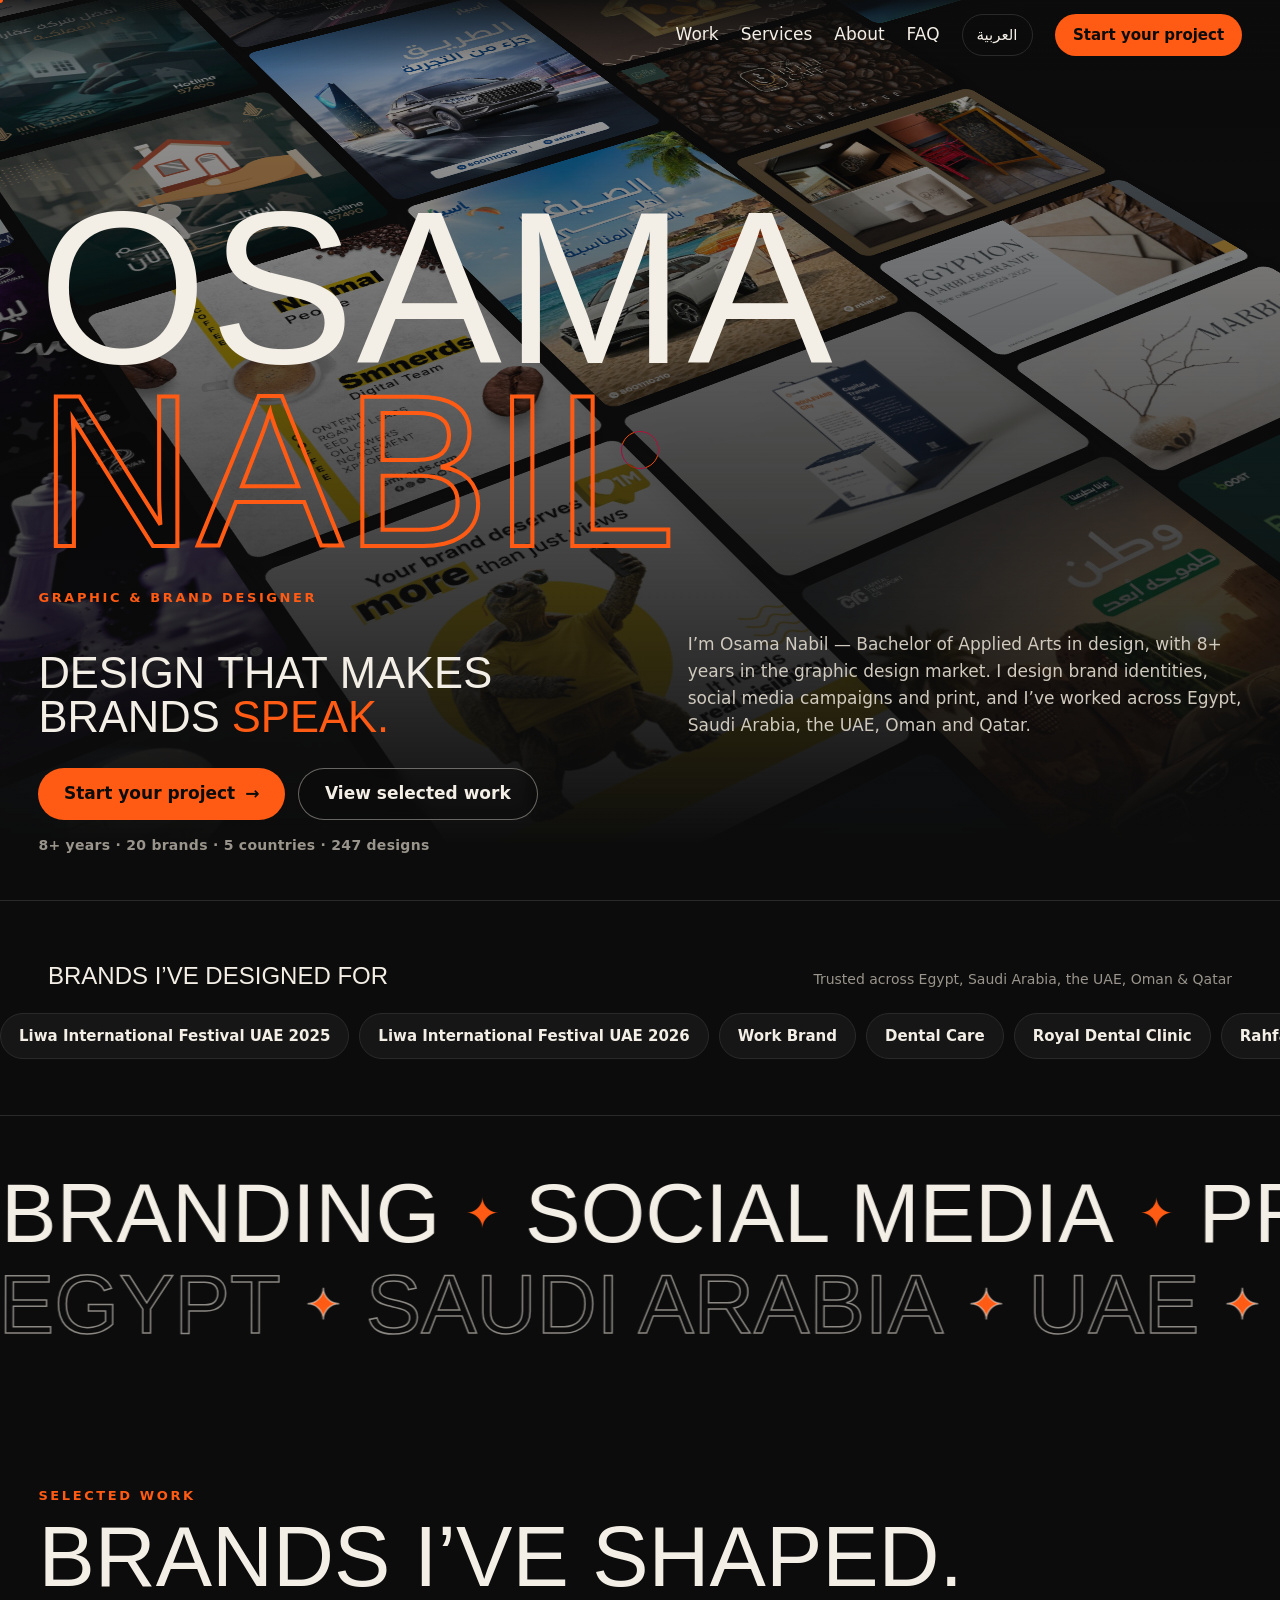
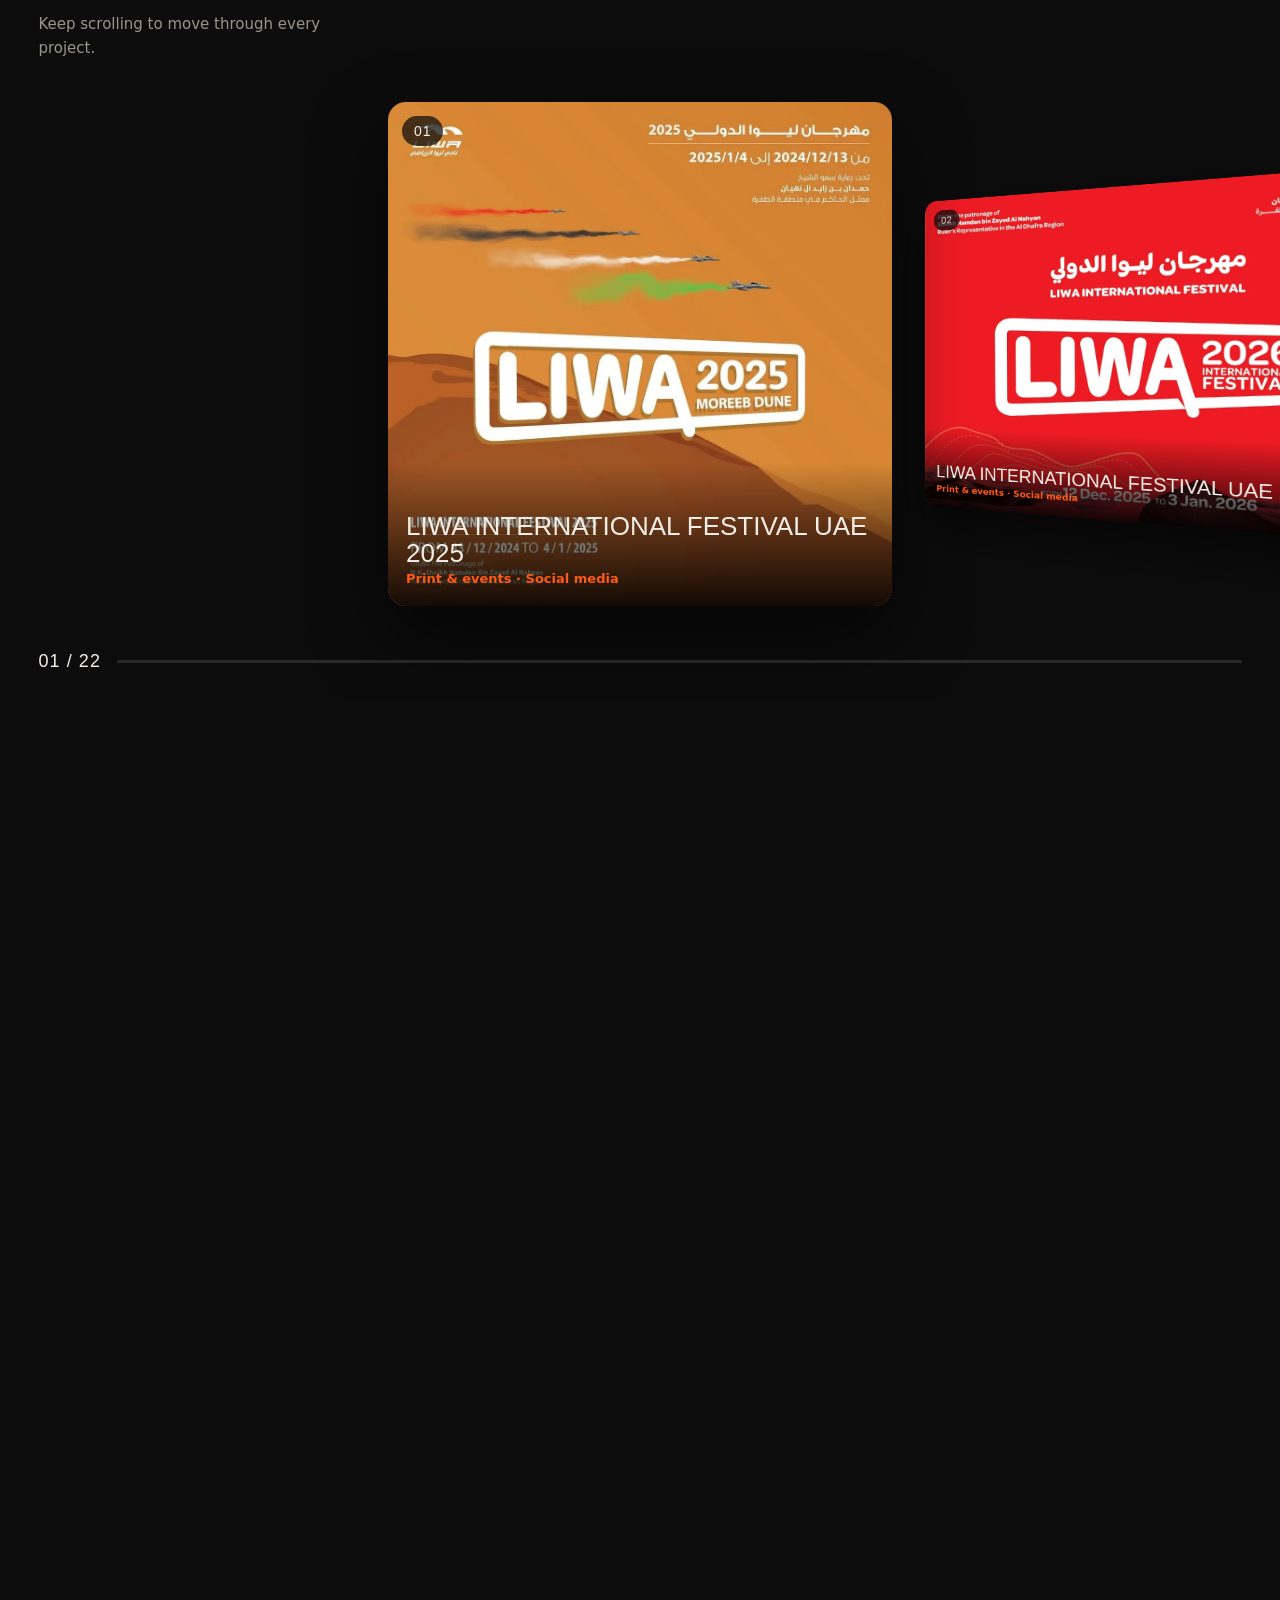
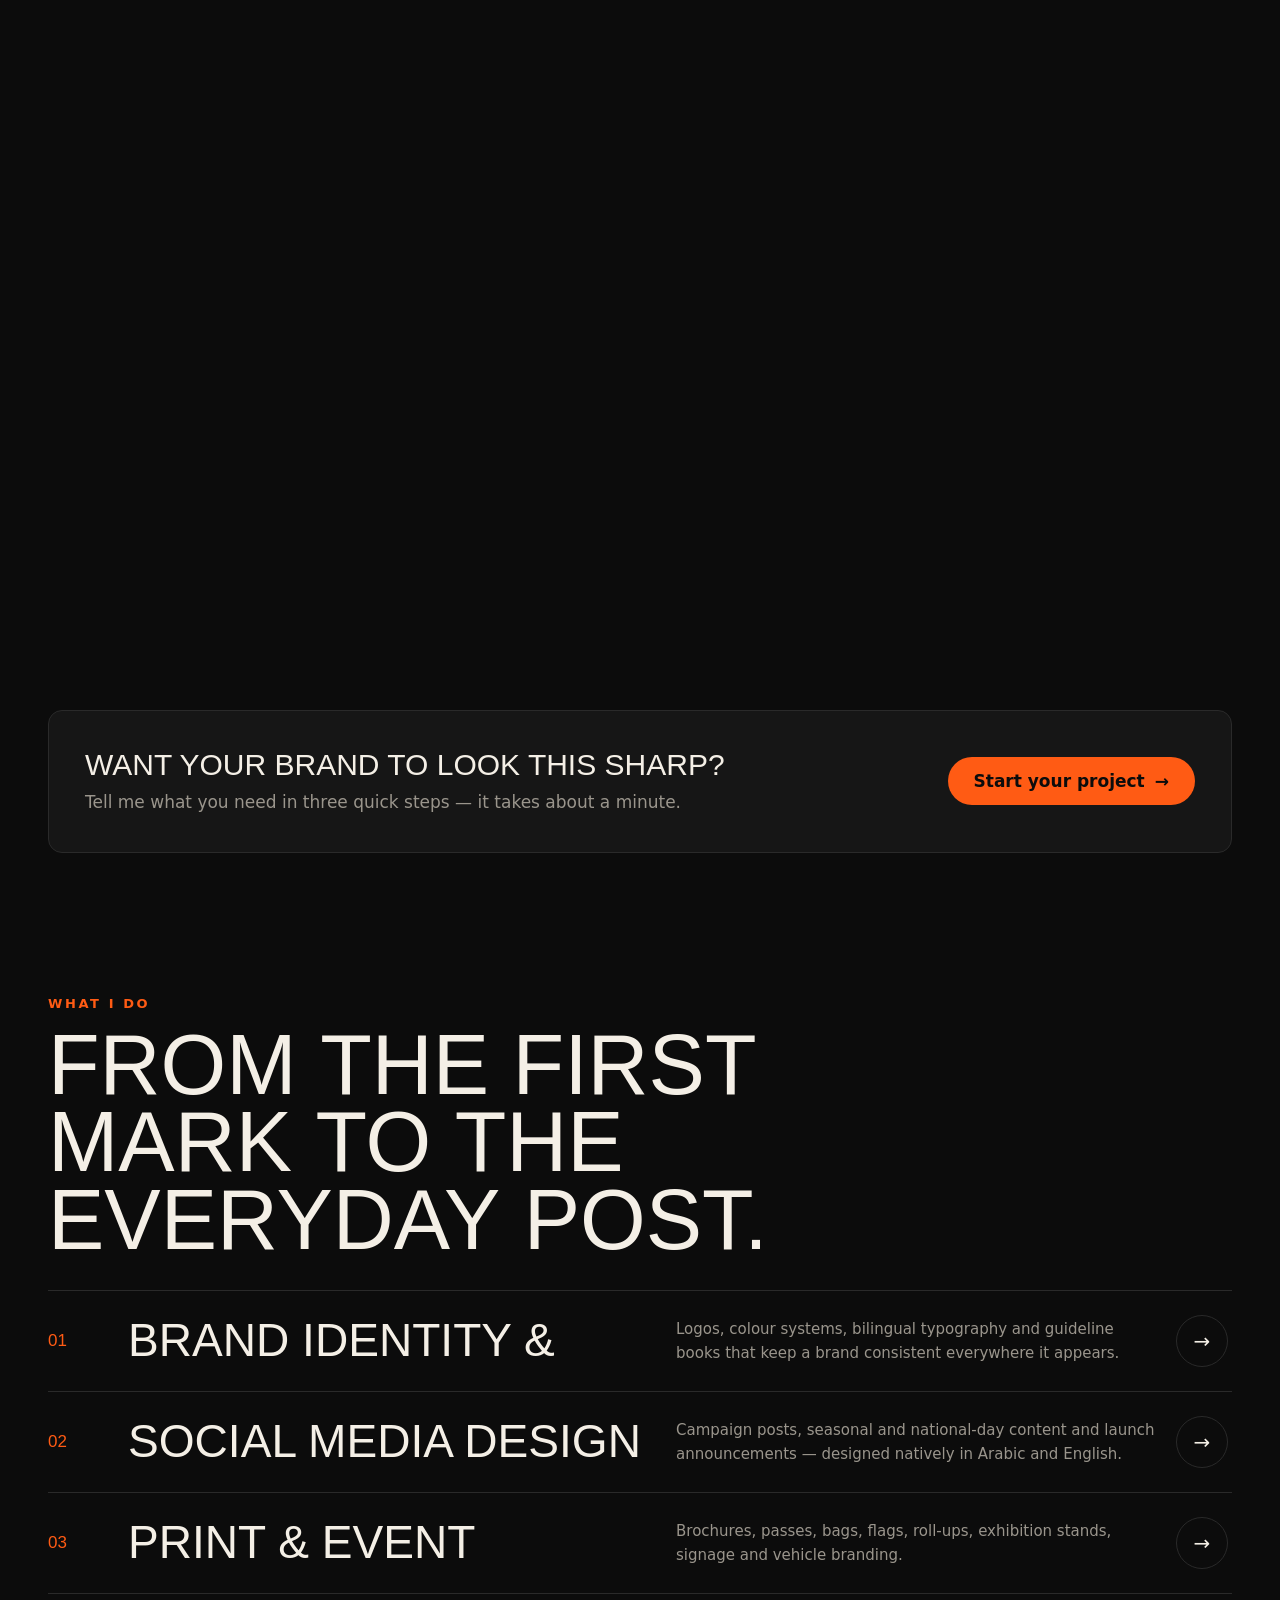
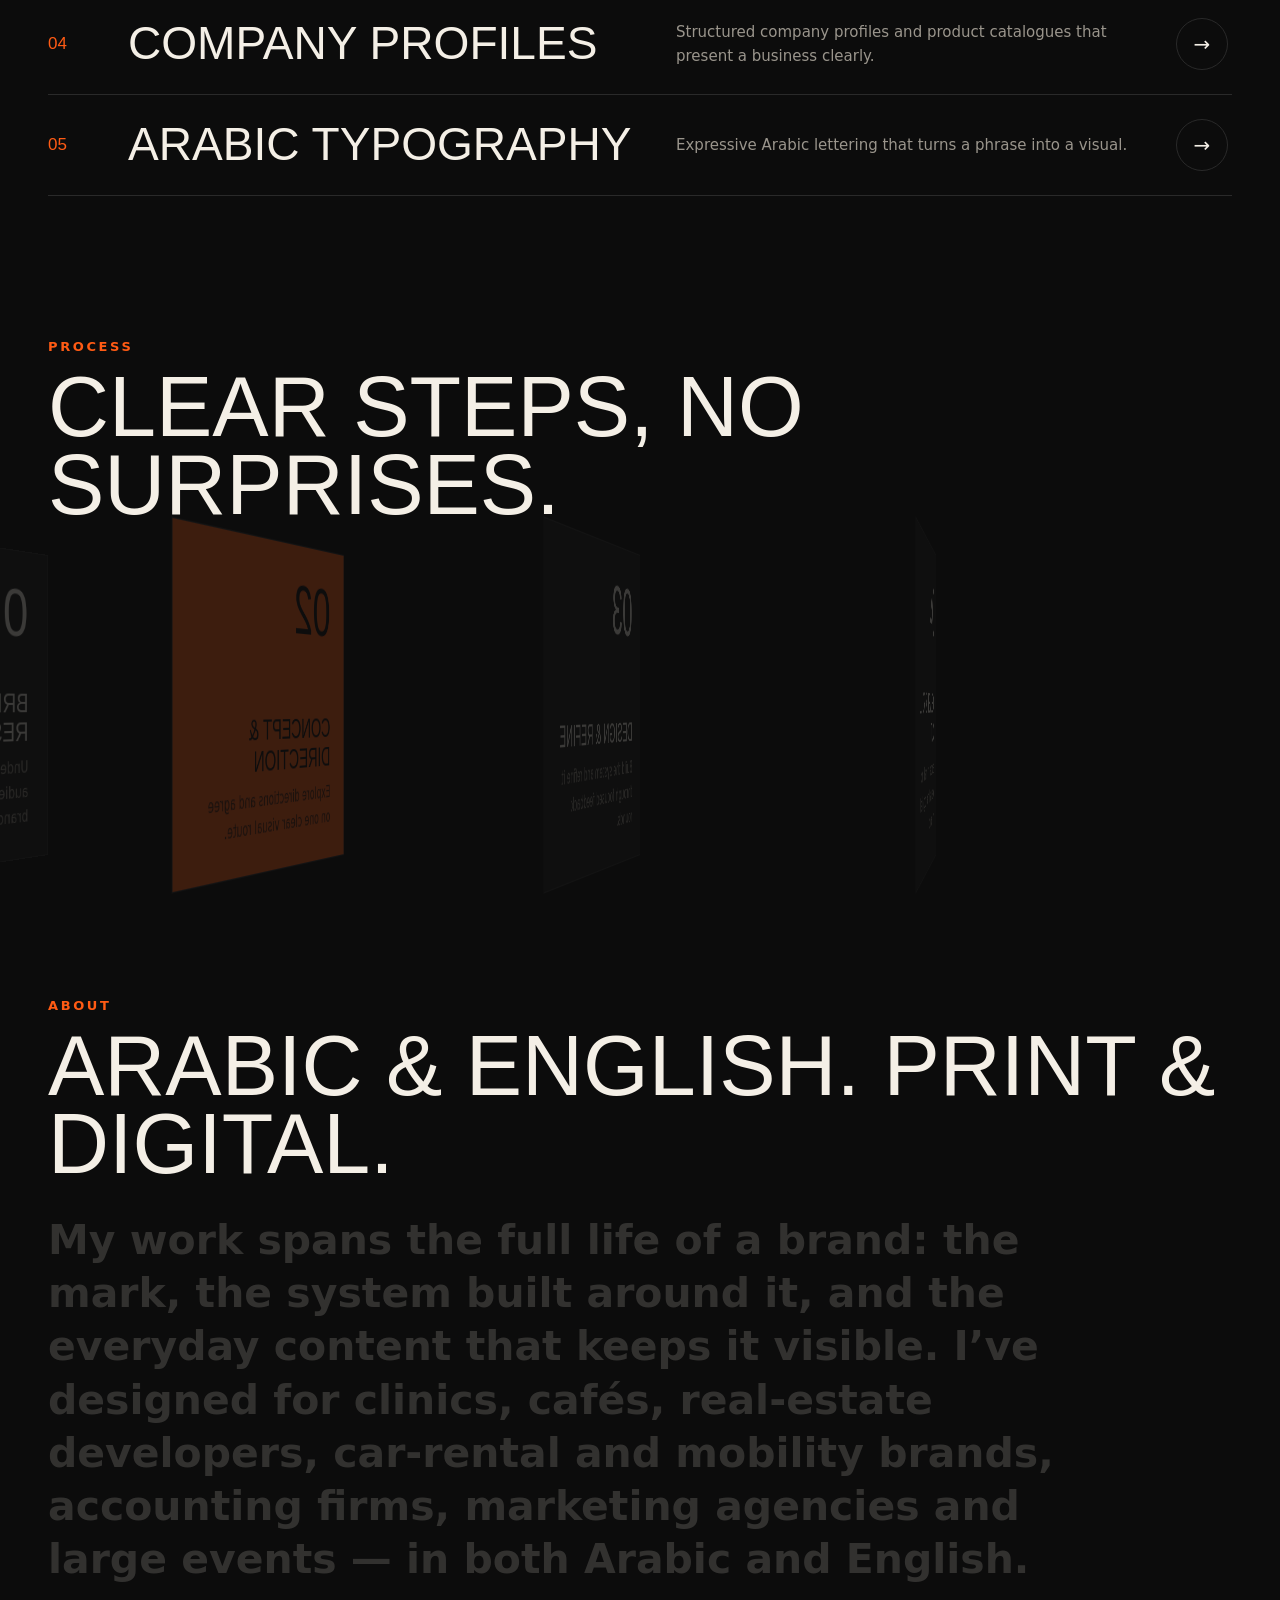
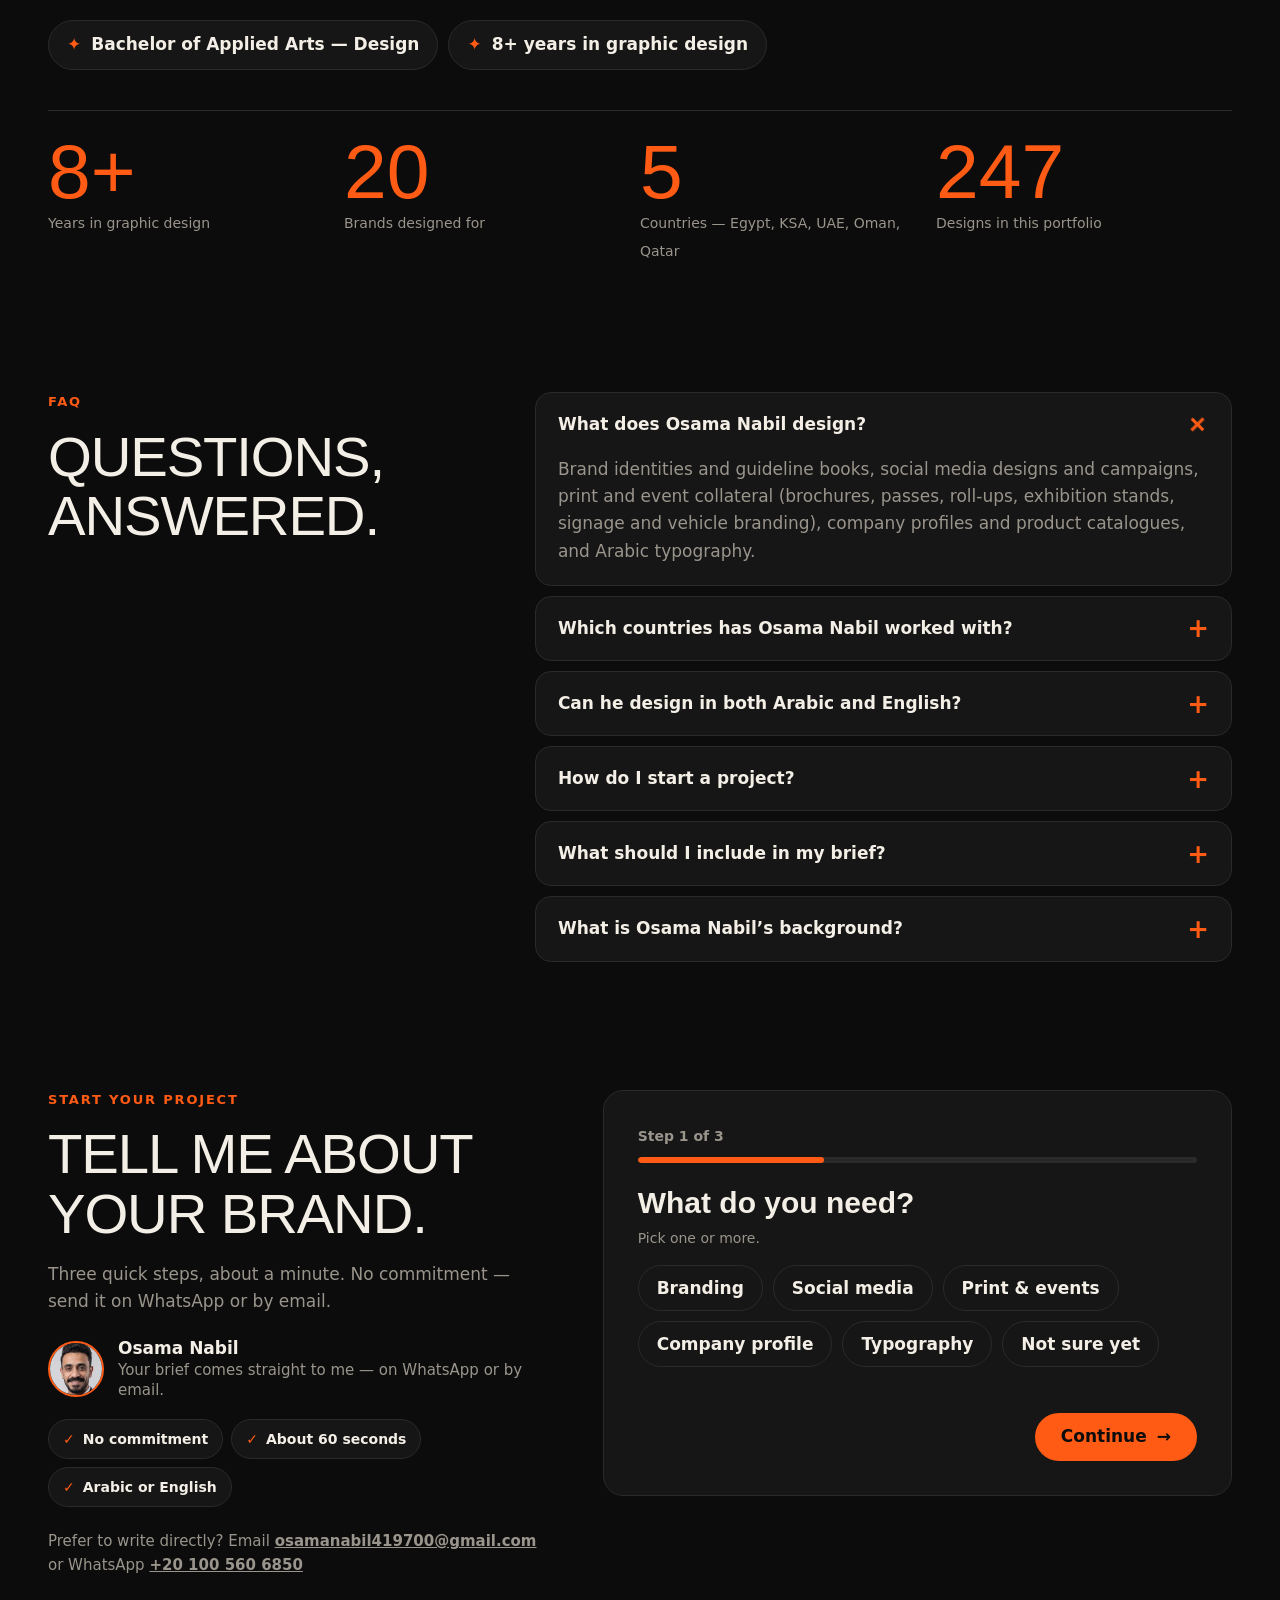
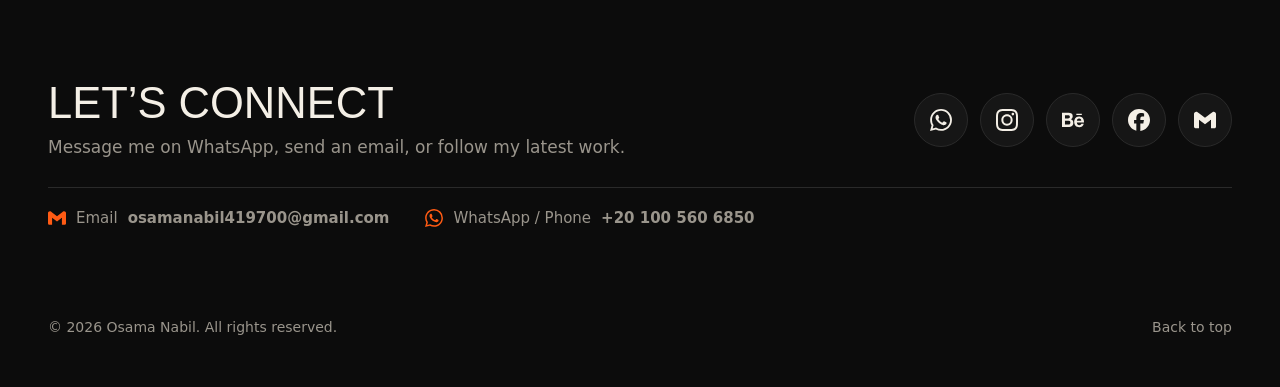
==== commit 54058215: "Remove the fixed OSAMA. / أسامة. wordmark from the top bar Co-Authored-By: Claude Opus 5.5 <noreply@" ====
--- a/index.html
+++ b/index.html
@@ -39,7 +39,6 @@
 </head>
 <body>
   <header class="nav" id="top">
-    <a class="nav__brand" href="#top" data-i18n="brand">OSAMA.</a>
     <nav class="nav__links" aria-label="Primary">
       <a href="#work" data-i18n="nav.work">Work</a>
       <a href="#services" data-i18n="nav.services">Services</a>
--- a/style.css
+++ b/style.css
@@ -32,7 +32,6 @@
 
 /* Nav */
 .nav { position: fixed; inset: 0 0 auto; z-index: 70; display: flex; align-items: center; gap: 22px; padding: 14px clamp(16px, 3vw, 40px); mix-blend-mode: normal; background: linear-gradient(rgba(12, 12, 12, .85), rgba(12, 12, 12, 0)); }
-.nav__brand { font-family: 'Anton', sans-serif; font-size: 24px; letter-spacing: .04em; text-decoration: none; }
 .nav__links { display: flex; gap: 22px; margin-inline-start: auto; }
 .nav__links a { text-decoration: none; font-weight: 500; }
 .nav__links a:hover { color: var(--accent); }
@@ -46,11 +45,8 @@
 .hero { position: relative; min-height: 100vh; min-height: 100svh; overflow: hidden; contain: paint; }
 .iso { position: absolute; inset: 0; perspective: 1800px; }
 .iso__plane { position: absolute; left: 50%; top: 50%; width: max(170vw, 1500px); display: grid; grid-template-columns: repeat(6, 1fr); gap: 18px; transform: translate(-50%, -50%) rotateX(var(--ix, 52deg)) rotateZ(var(--iz, -32deg)) scale(var(--is, 1.1)); transform-style: preserve-3d; will-change: transform; }
-.iso__col { display: flex; flex-direction: column; gap: 18px; animation: colUp 60s linear infinite; }
-.iso__col:nth-child(even) { animation-name: colDown; animation-duration: 70s; }
+.iso__col { display: flex; flex-direction: column; gap: 18px; will-change: transform; }
 .iso__col img { width: 100%; border-radius: 12px; box-shadow: 0 20px 40px rgba(0, 0, 0, .5); }
-@keyframes colUp { from { transform: translateY(0); } to { transform: translateY(-50%); } }
-@keyframes colDown { from { transform: translateY(-50%); } to { transform: translateY(0); } }
 .hero__shade { position: absolute; inset: 0; background: linear-gradient(to top, var(--bg) 6%, rgba(12, 12, 12, .72) 46%, rgba(12, 12, 12, .35) 100%); }
 .hero__content { position: relative; z-index: 2; min-height: 100vh; min-height: 100svh; max-width: var(--max); margin: 0 auto; display: flex; flex-direction: column; justify-content: flex-end; padding: 110px clamp(16px, 3vw, 40px) 44px; }
 .hero__name { display: grid; font-size: clamp(84px, 17vw, 270px); line-height: .84; letter-spacing: .01em; margin-bottom: 26px; will-change: transform; }
@@ -144,7 +140,6 @@
 .reveal.is-in { opacity: 1; transform: none; }
 
 /* Reduced motion */
-.rm .iso__col { animation: none; }
 .rm .flow { height: auto; }
 .rm .flow__stage { position: relative; height: auto; display: block; overflow: visible; }
 .rm .flow__scene { perspective: none; }
@@ -184,3 +179,16 @@
 /* Arabic: outlined or semi-transparent text shows seams where letters join, so use solid, opaque colours. */
 [dir="rtl"] .hero__l2 { color: var(--accent); -webkit-text-stroke: 0; }
 [dir="rtl"] .kinetic__row--alt { color: #55524d; -webkit-text-stroke: 0; }
+
+/* Phones held sideways: short screen — shrink the name and hide the long intro so the CTA stays on the first screen. */
+@media (max-height: 520px) and (orientation: landscape) {
+  .hero__content { padding-top: 62px; padding-bottom: 14px; }
+  .hero__name { font-size: 20vh; margin-bottom: 8px; }
+  [dir="rtl"] .hero__name { font-size: 18vh; }
+  .hero__panel { grid-template-columns: 1fr; gap: 6px; }
+  .hero__panel .kicker { margin-bottom: 2px; }
+  .hero__title { font-size: 24px; }
+  .hero__lead { display: none; }
+  .hero__ctas { margin-top: 8px; }
+  .hero__ctas .btn { min-height: 44px; padding: 0 20px; }
+}
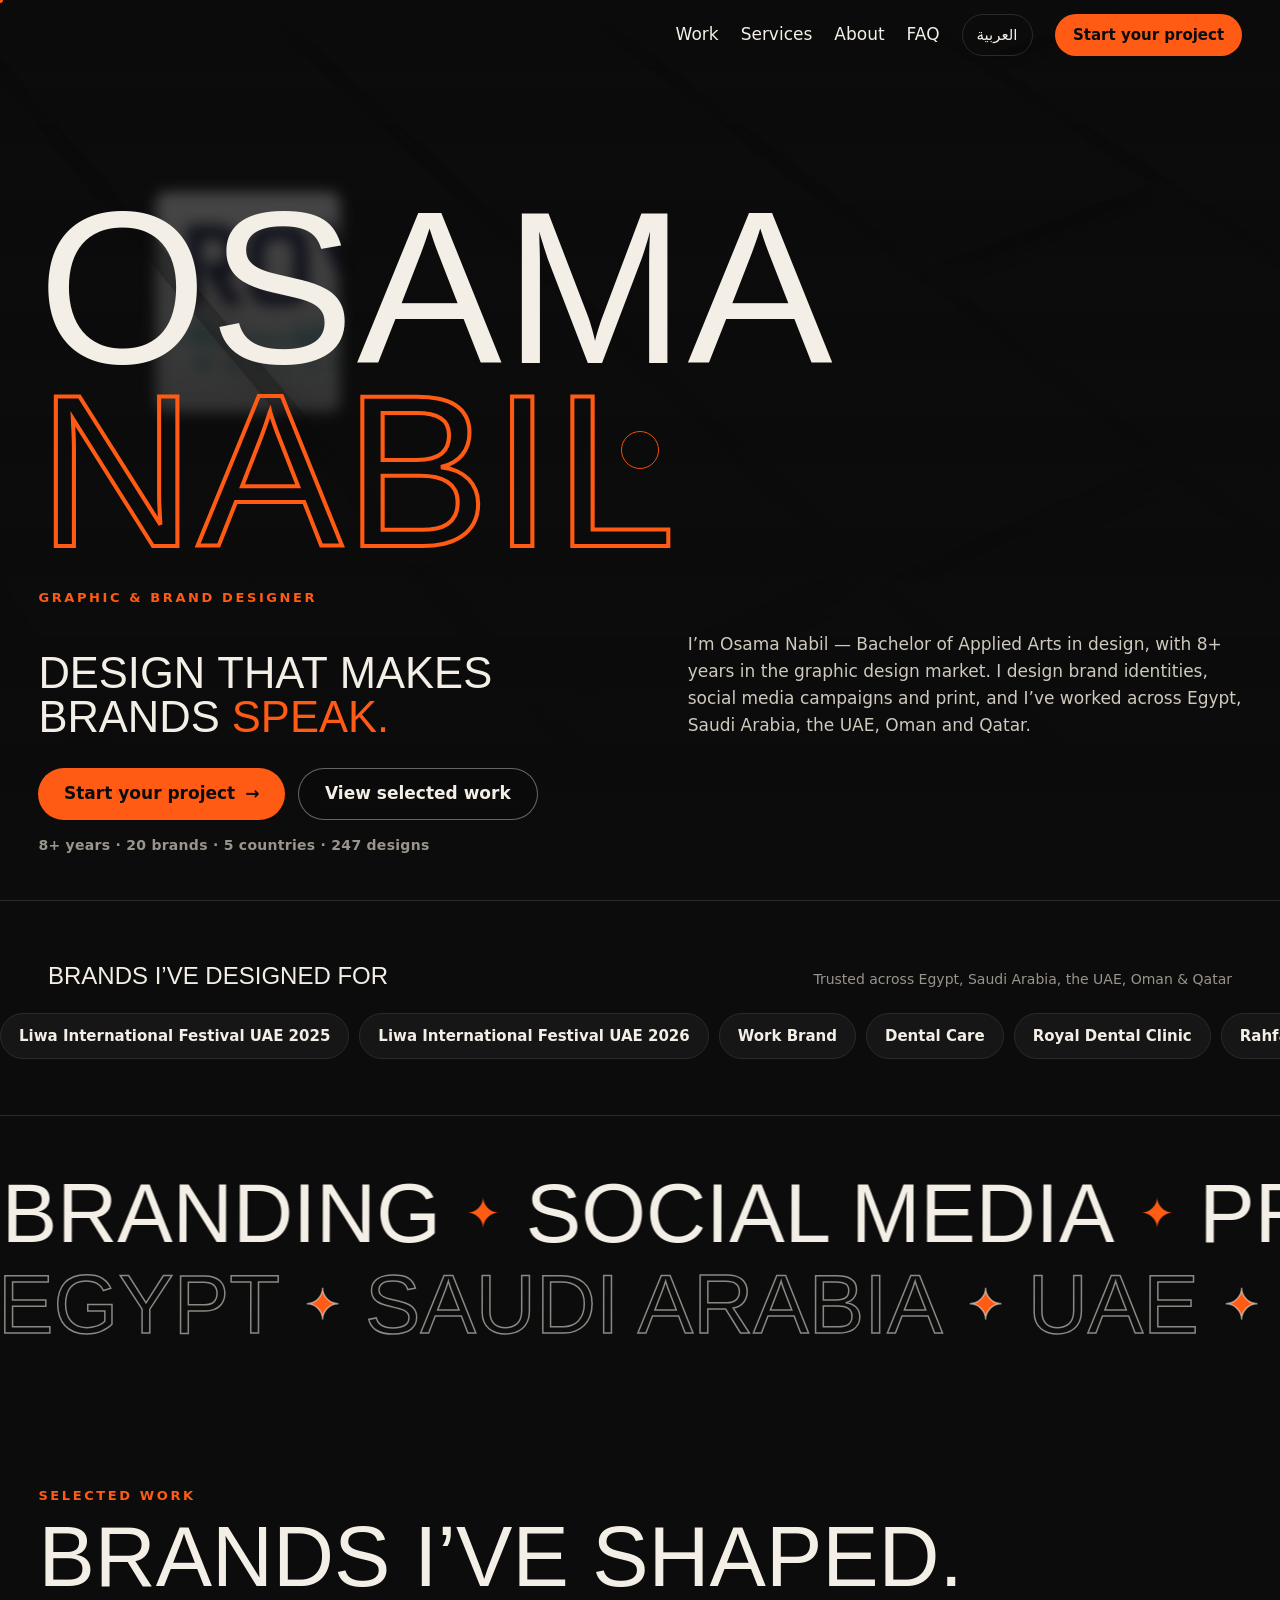
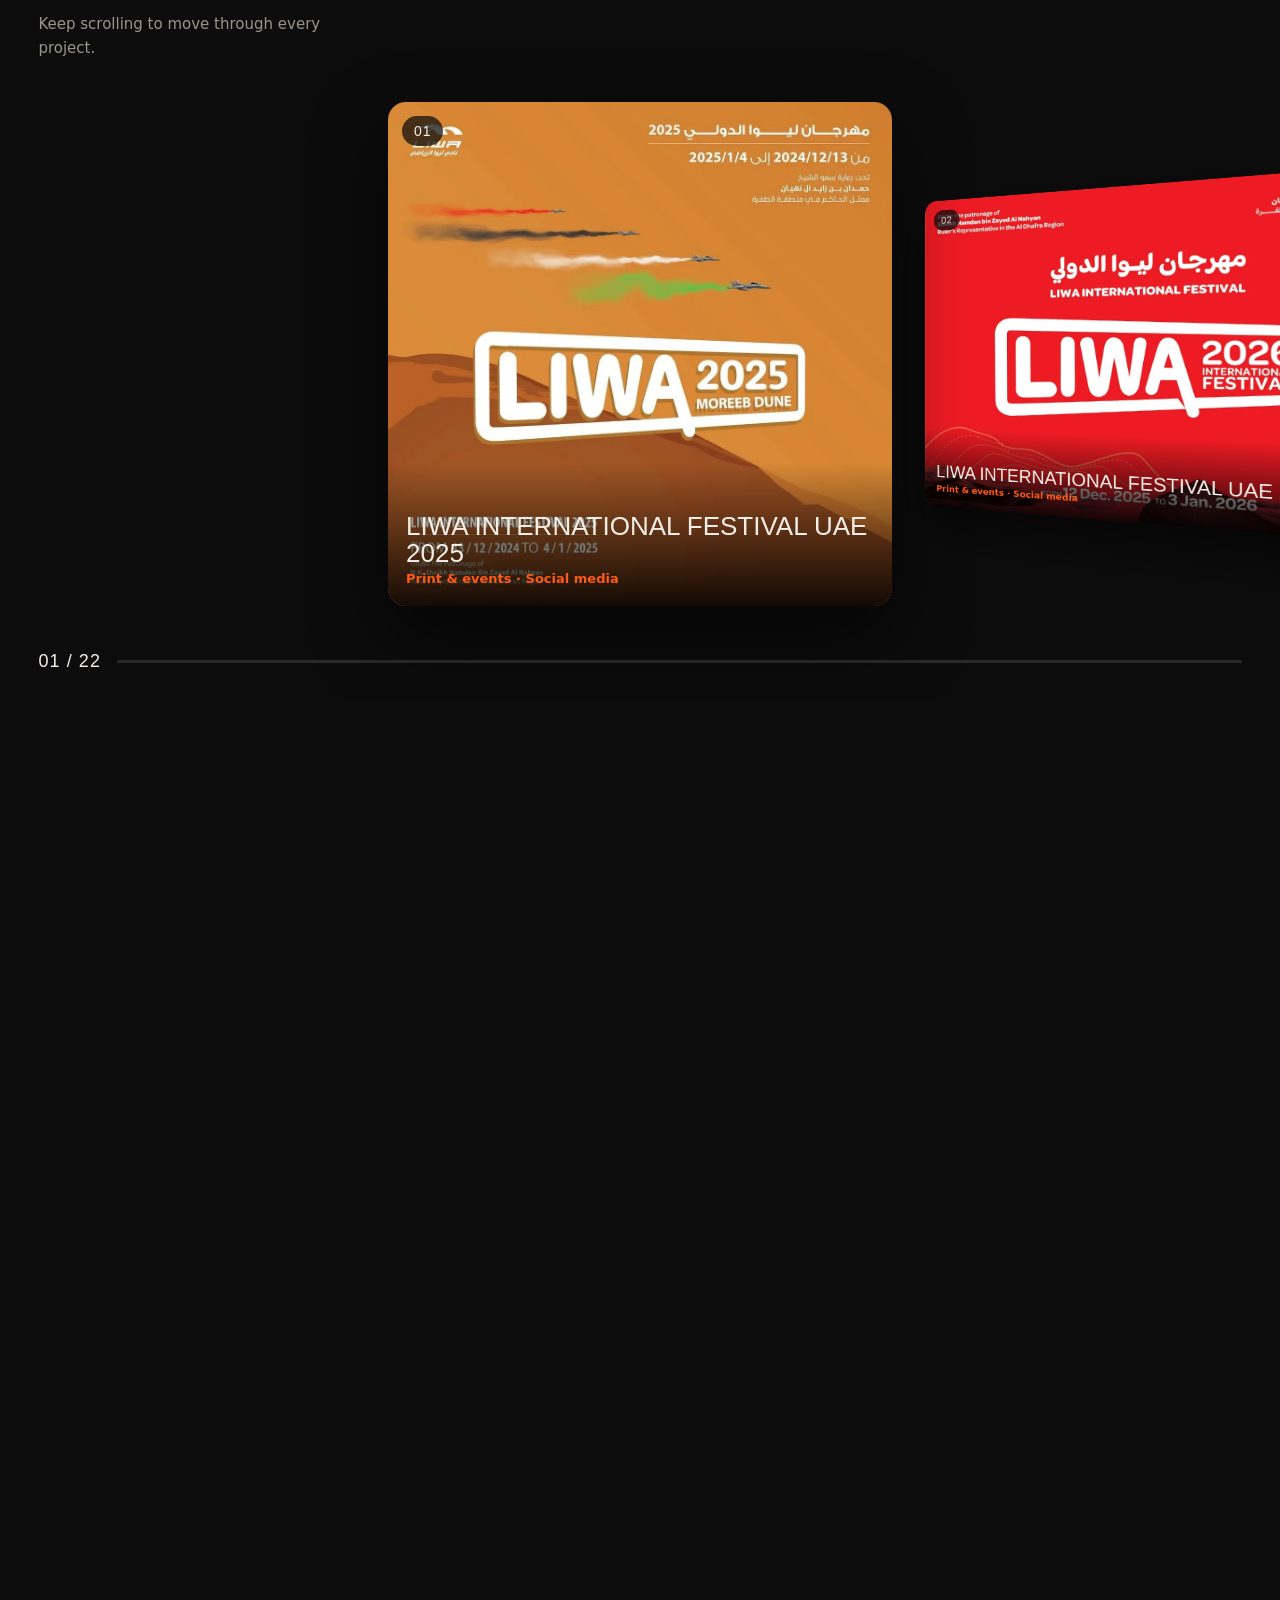
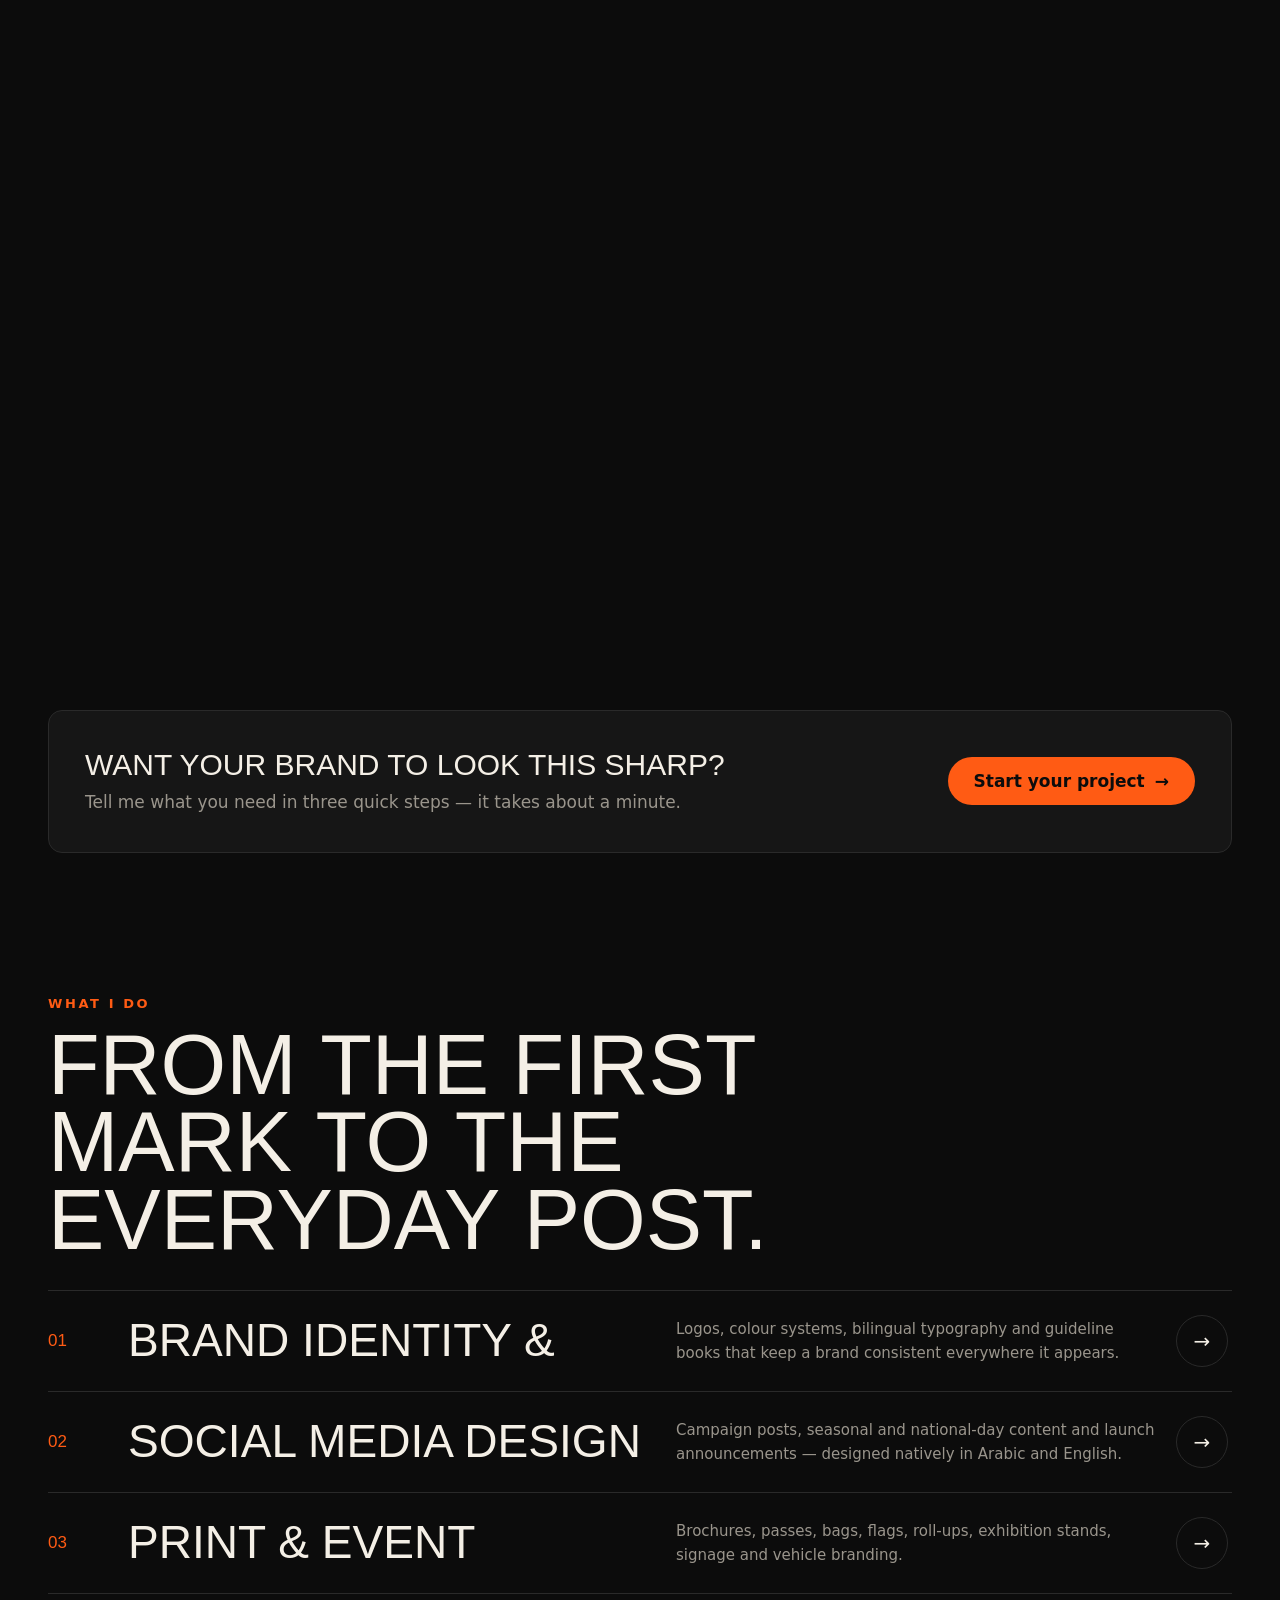
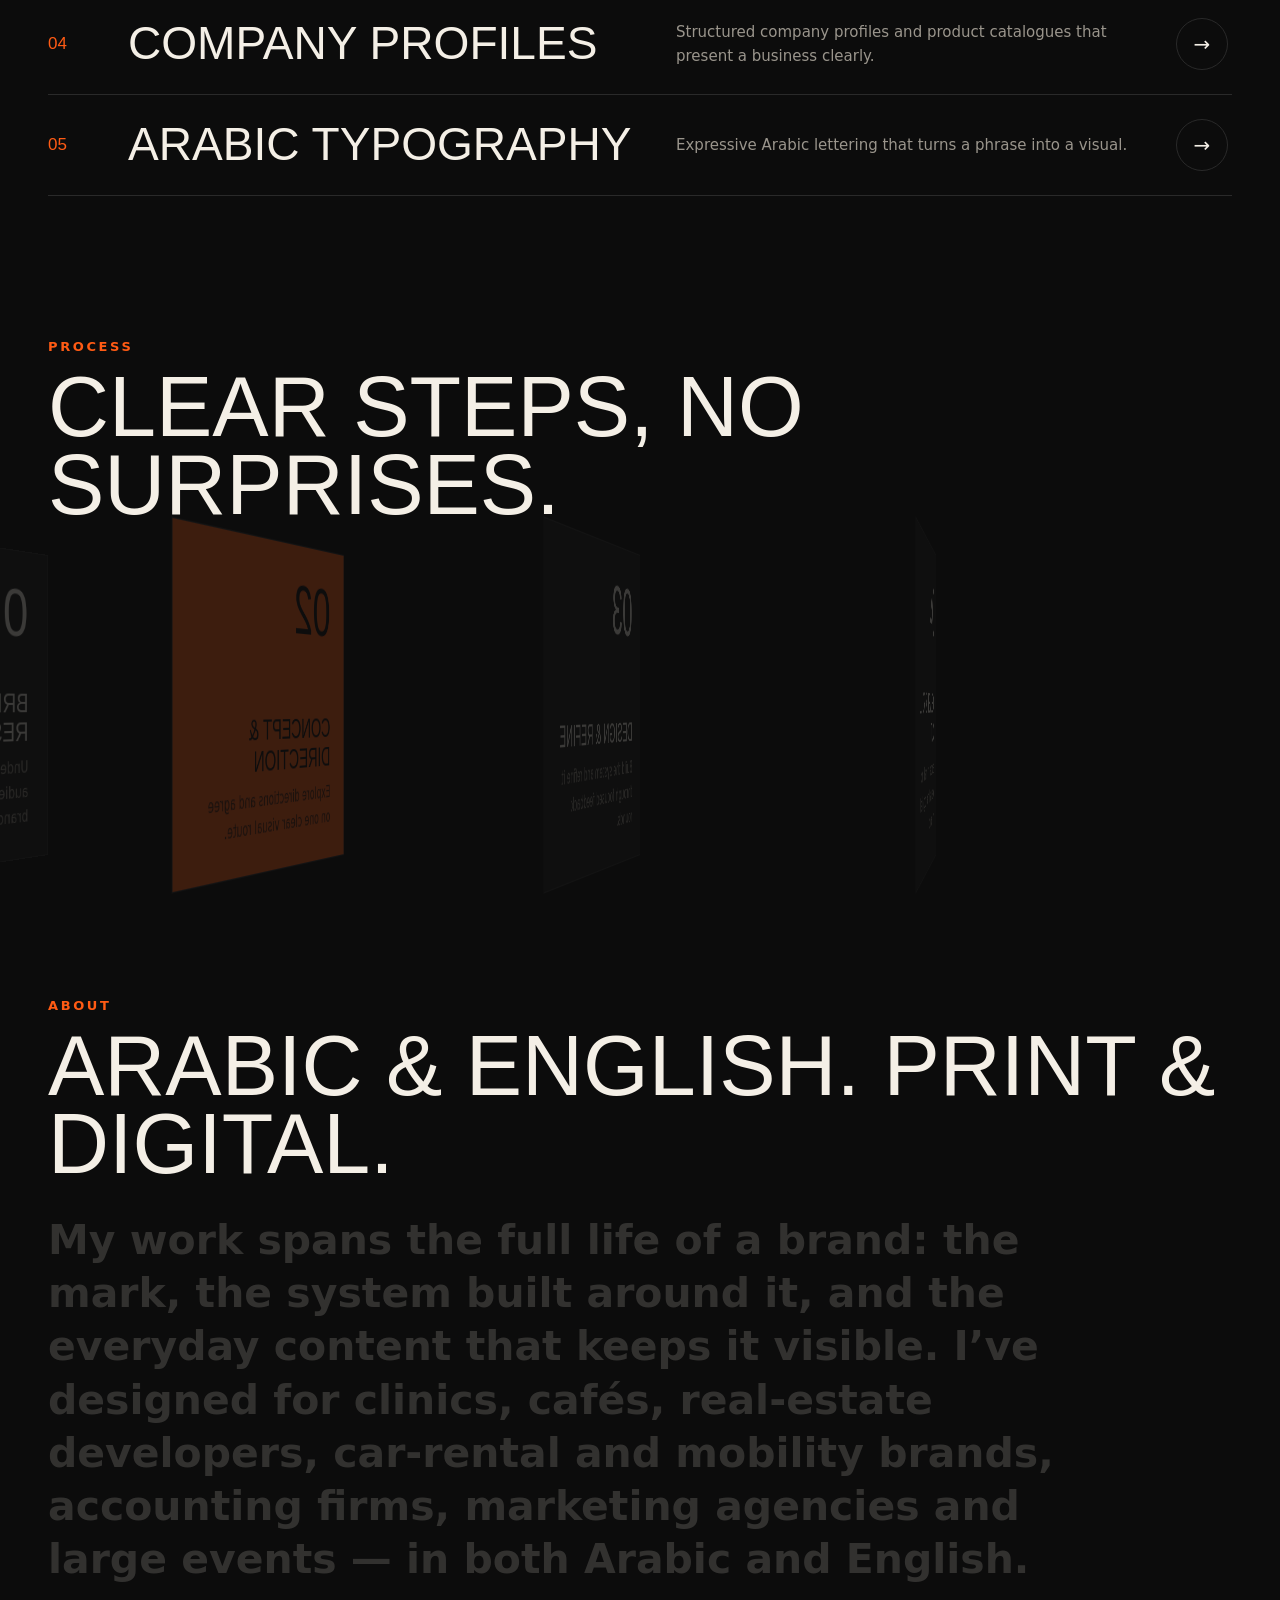
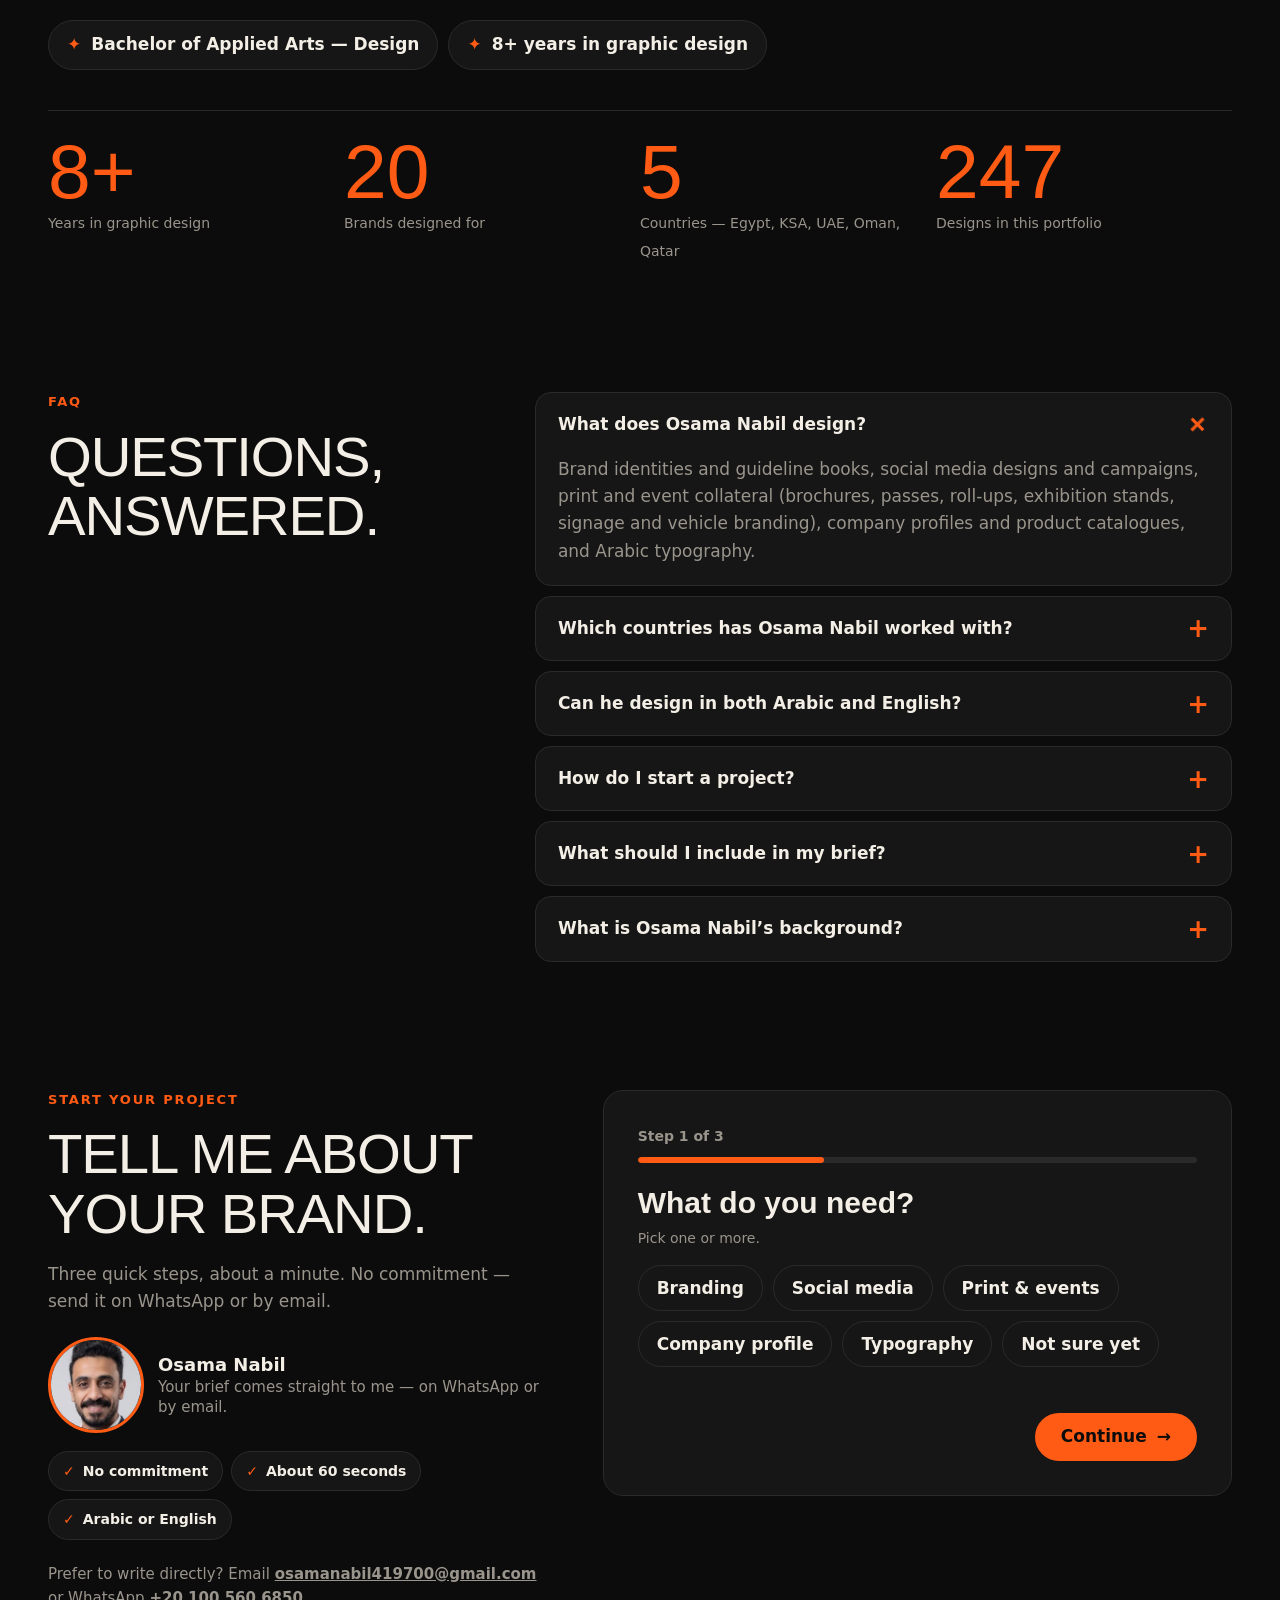
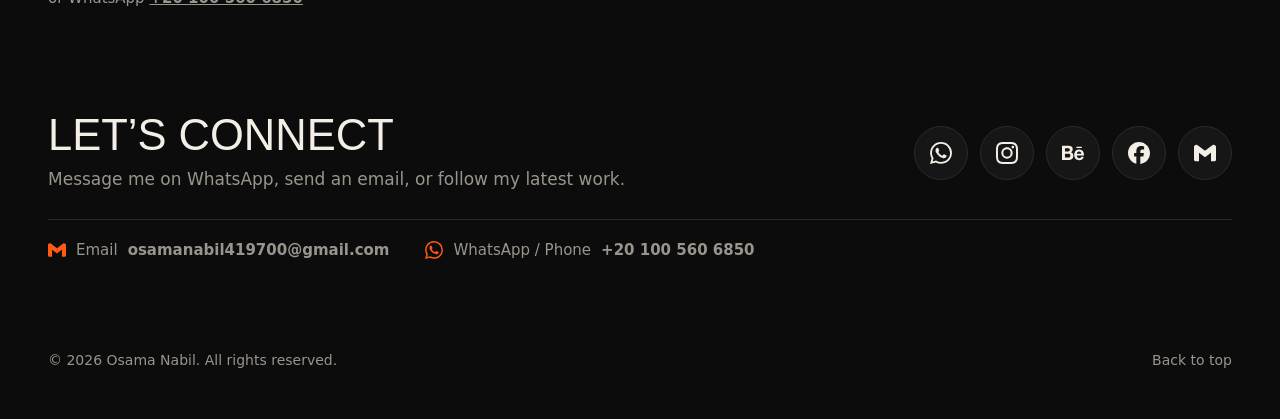
==== commit 8e680def: "Hero image wall always fills the screen (no black gaps) - Columns repeat their image set k times (k " ====
--- a/index.html
+++ b/index.html
@@ -51,7 +51,7 @@
 
   <main>
     <section class="hero" id="hero">
-      <div class="iso" aria-hidden="true"><div class="iso__plane" id="iso"></div></div>
+      <div class="iso" aria-hidden="true"><div class="iso__fill" id="isoFill"></div><div class="iso__plane" id="iso"></div></div>
       <div class="hero__shade" aria-hidden="true"></div>
       <div class="hero__content">
         <h1 class="hero__name" aria-label="Osama Nabil">
--- a/assets/css/funnel.css
+++ b/assets/css/funnel.css
@@ -62,7 +62,9 @@
 .brief__grid { display: grid; grid-template-columns: 1fr 1.25fr; gap: clamp(24px, 4vw, 64px); align-items: start; }
 .brief__lead { color: var(--f-muted); font-size: 17px; margin: 18px 0 22px; max-width: 480px; }
 .brief__person { display: flex; align-items: center; gap: 14px; margin: 0 0 18px; }
-.brief__person img { width: 56px; height: 56px; border-radius: 50%; object-fit: cover; border: 2px solid var(--f-accent); }
+.brief__person img { width: 96px; height: 96px; border-radius: 50%; object-fit: cover; border: 3px solid var(--f-accent); }
+.brief__person b { font-size: 18px; }
+@media (max-width: 640px) { .brief__person img { width: 84px; height: 84px; } }
 .brief__person p { margin: 0; display: grid; line-height: 1.35; }
 .brief__person span { color: var(--f-muted); font-size: 15px; }
 .brief__trust { list-style: none; margin: 0 0 22px; padding: 0; display: flex; flex-wrap: wrap; gap: 8px; }
--- a/style.css
+++ b/style.css
@@ -43,8 +43,11 @@
 
 /* Hero + isometric wall */
 .hero { position: relative; min-height: 100vh; min-height: 100svh; overflow: hidden; contain: paint; }
-.iso { position: absolute; inset: 0; perspective: 1800px; }
-.iso__plane { position: absolute; left: 50%; top: 50%; width: max(170vw, 1500px); display: grid; grid-template-columns: repeat(6, 1fr); gap: 18px; transform: translate(-50%, -50%) rotateX(var(--ix, 52deg)) rotateZ(var(--iz, -32deg)) scale(var(--is, 1.1)); transform-style: preserve-3d; will-change: transform; }
+.iso { position: absolute; inset: 0; perspective: 2400px; overflow: hidden; }
+/* Still, blurred mosaic behind the tilted wall: whatever edge of the wall comes into view shows designs, never black. */
+.iso__fill { position: absolute; inset: -40px; display: grid; grid-template-columns: repeat(auto-fill, minmax(170px, 1fr)); grid-auto-rows: 220px; gap: 12px; filter: blur(7px) brightness(.5) saturate(1.1); }
+.iso__fill img { width: 100%; height: 100%; object-fit: cover; border-radius: 10px; }
+.iso__plane { position: absolute; left: 50%; top: 50%; width: max(260vw, 2600px); display: grid; grid-template-columns: repeat(9, 1fr); gap: 18px; transform: translate(-50%, calc(-50% - 10vh)) rotateX(var(--ix, 52deg)) rotateZ(var(--iz, -32deg)) scale(var(--is, 1.2)); transform-style: preserve-3d; will-change: transform; }
 .iso__col { display: flex; flex-direction: column; gap: 18px; will-change: transform; }
 .iso__col img { width: 100%; border-radius: 12px; box-shadow: 0 20px 40px rgba(0, 0, 0, .5); }
 .hero__shade { position: absolute; inset: 0; background: linear-gradient(to top, var(--bg) 6%, rgba(12, 12, 12, .72) 46%, rgba(12, 12, 12, .35) 100%); }
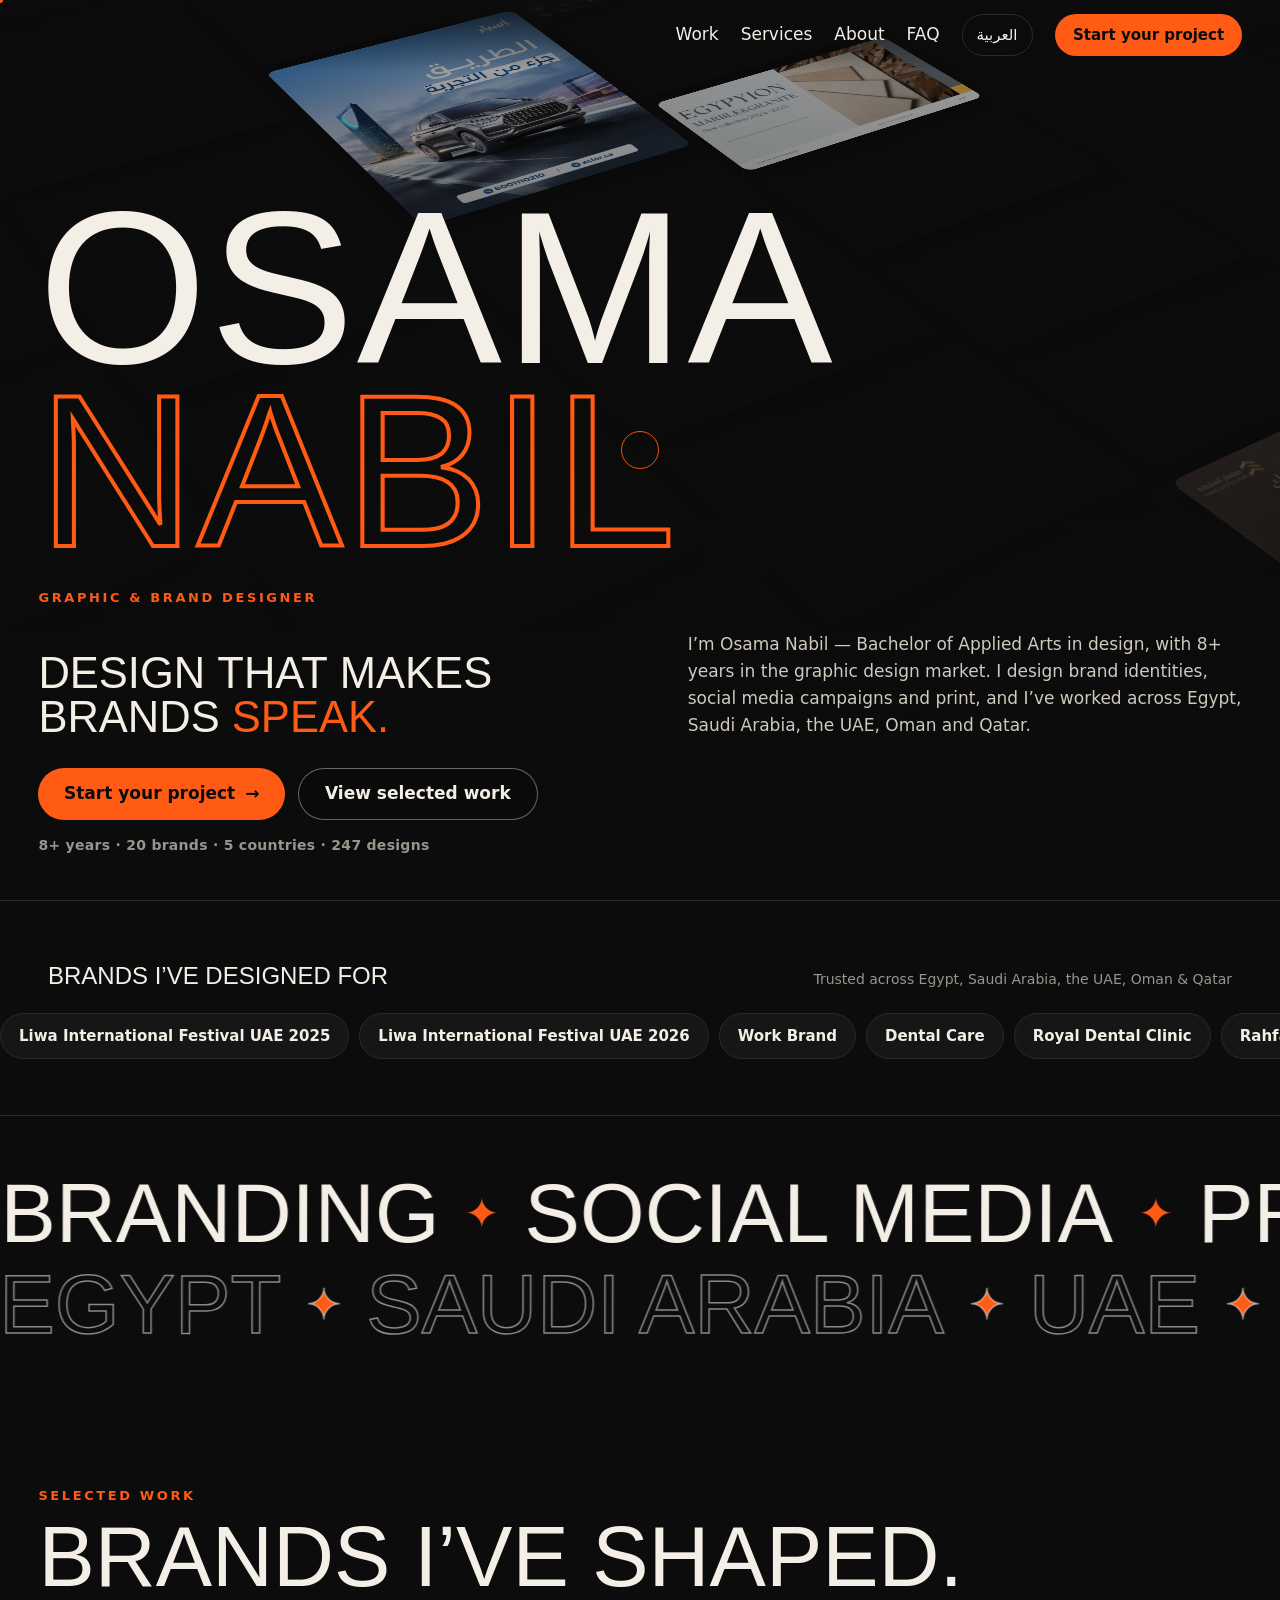
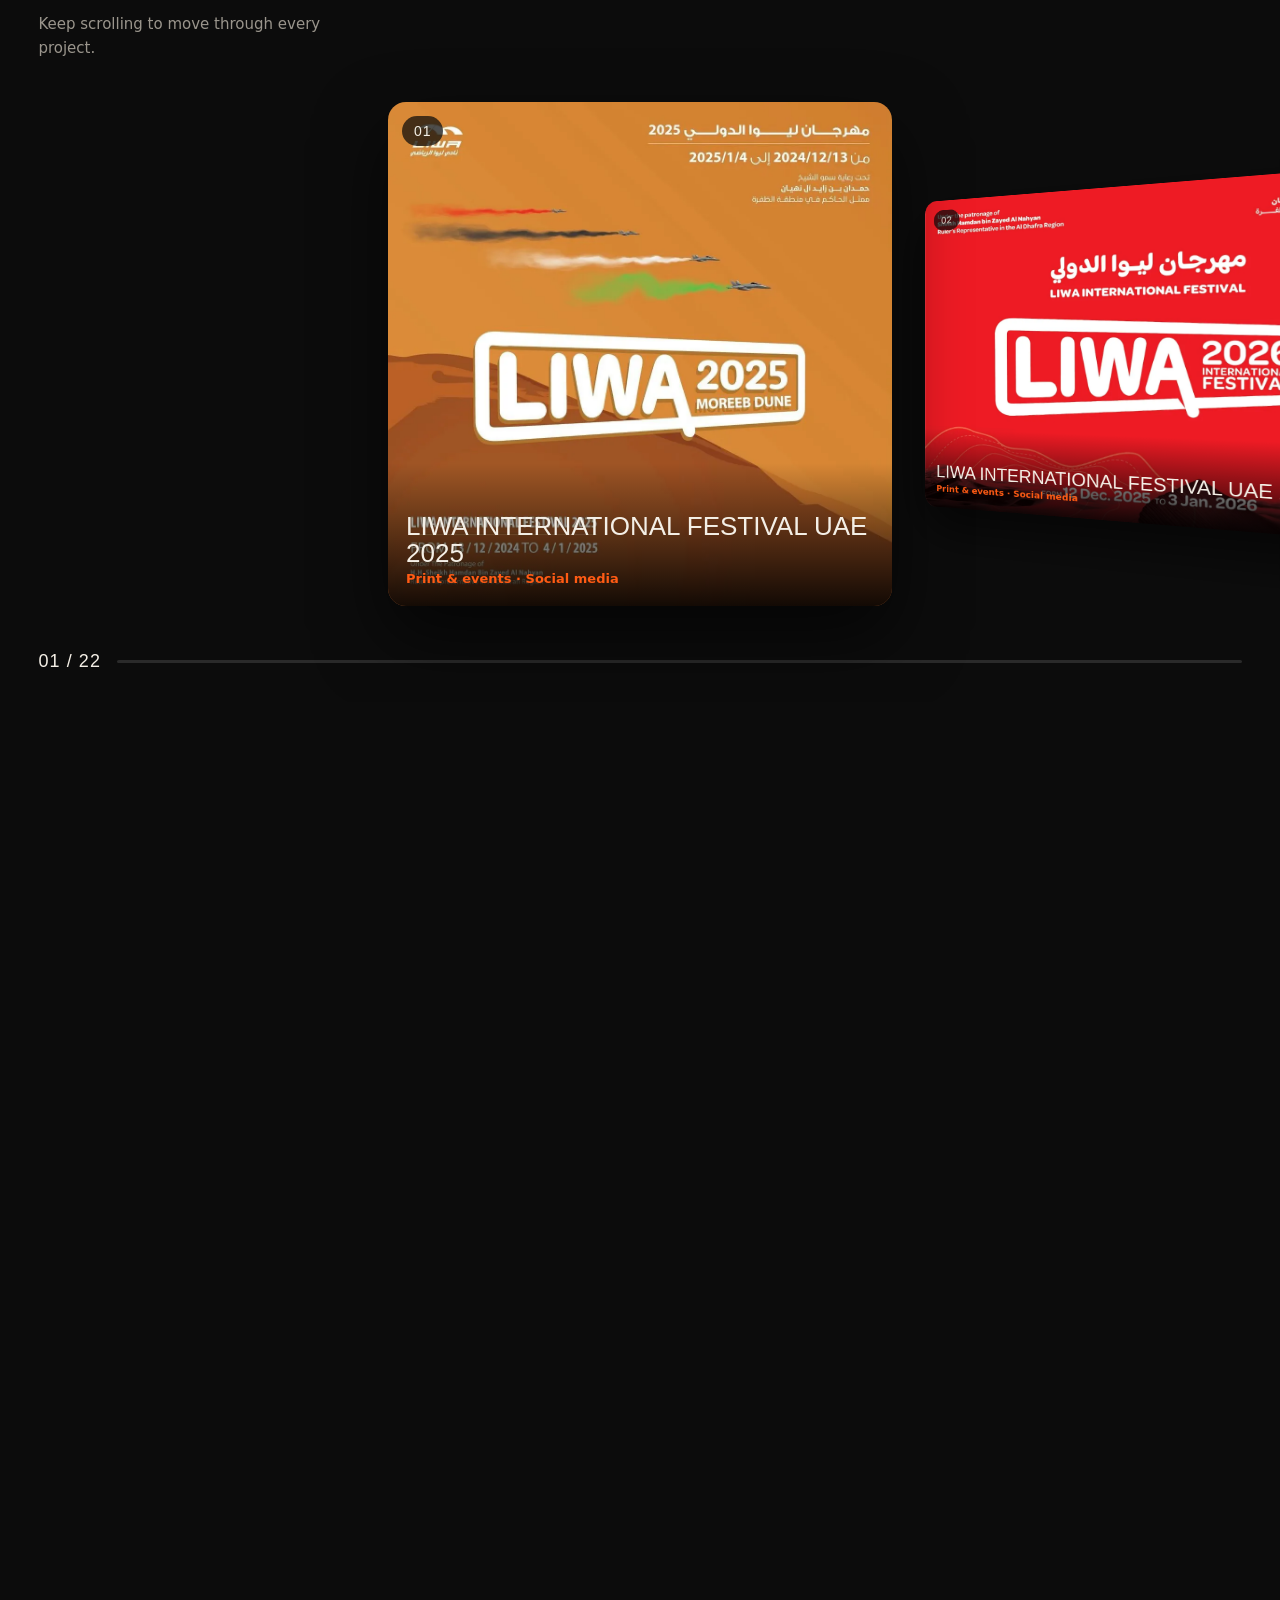
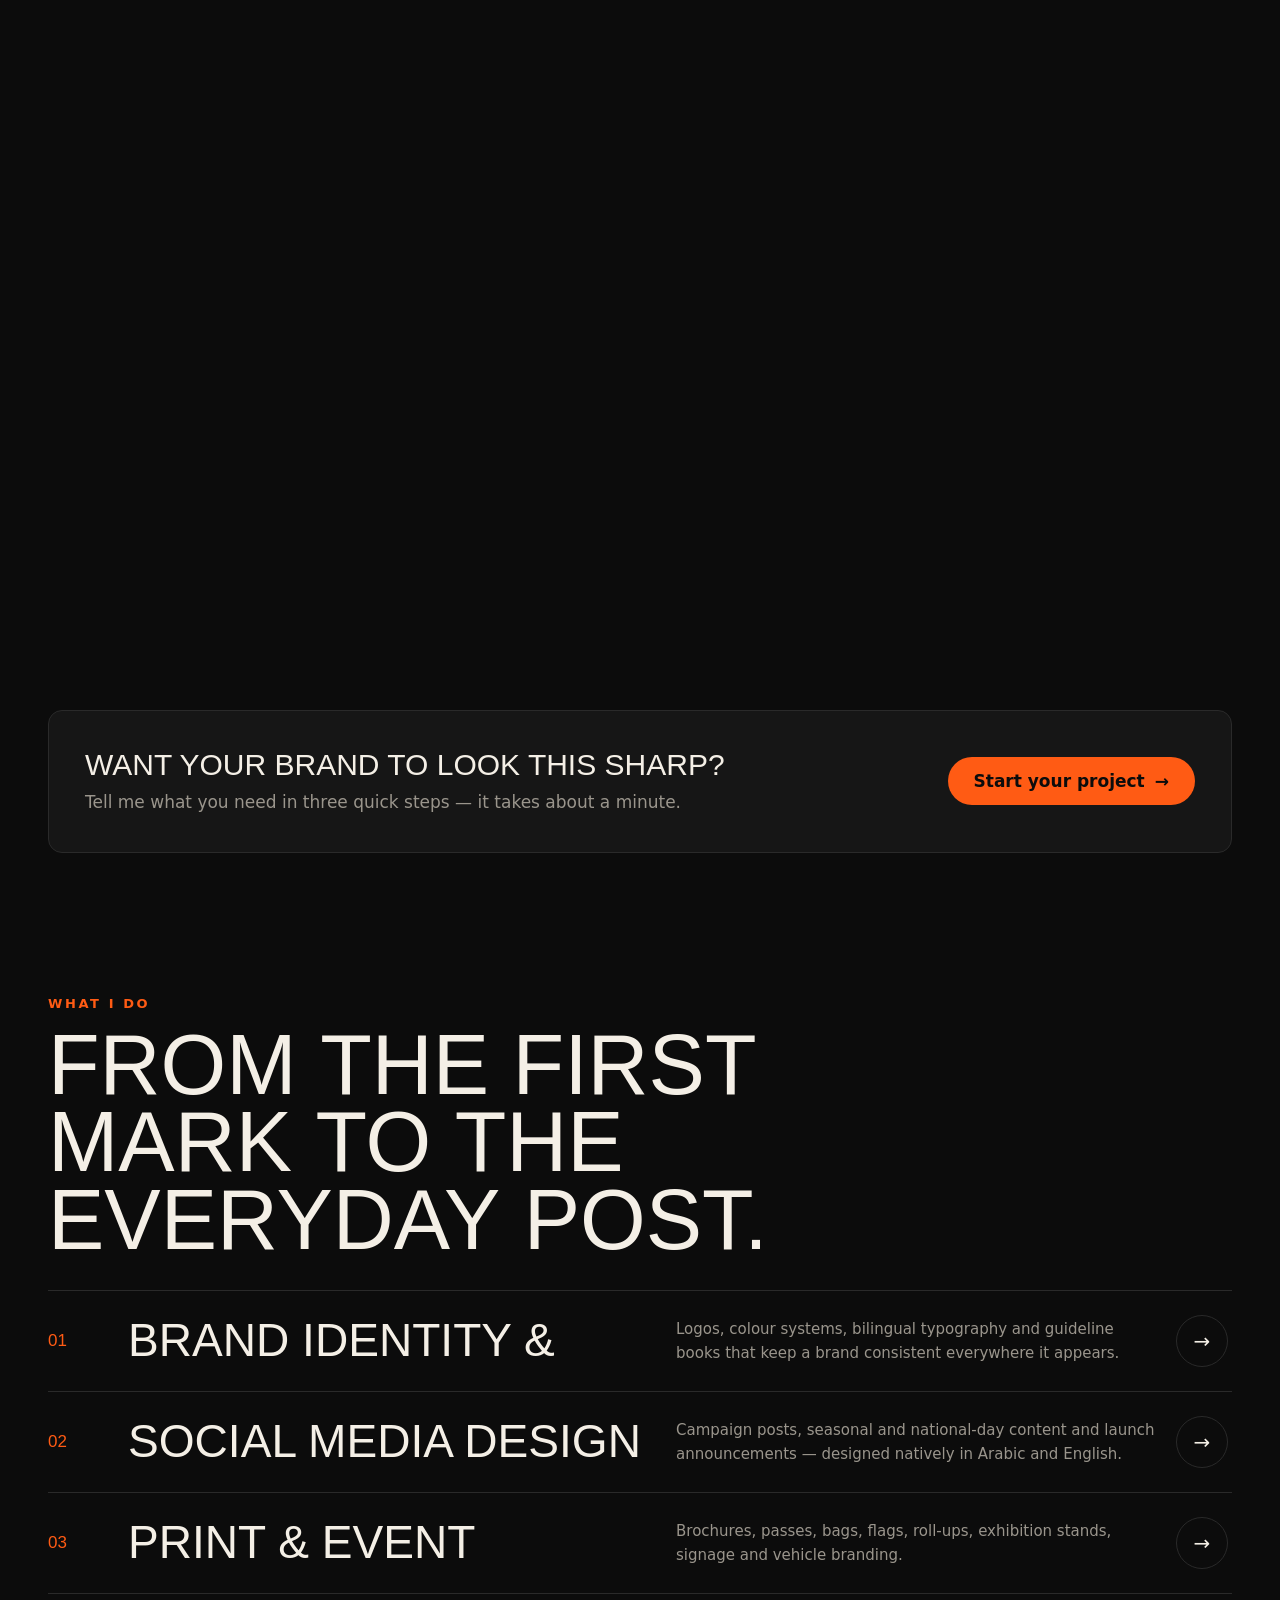
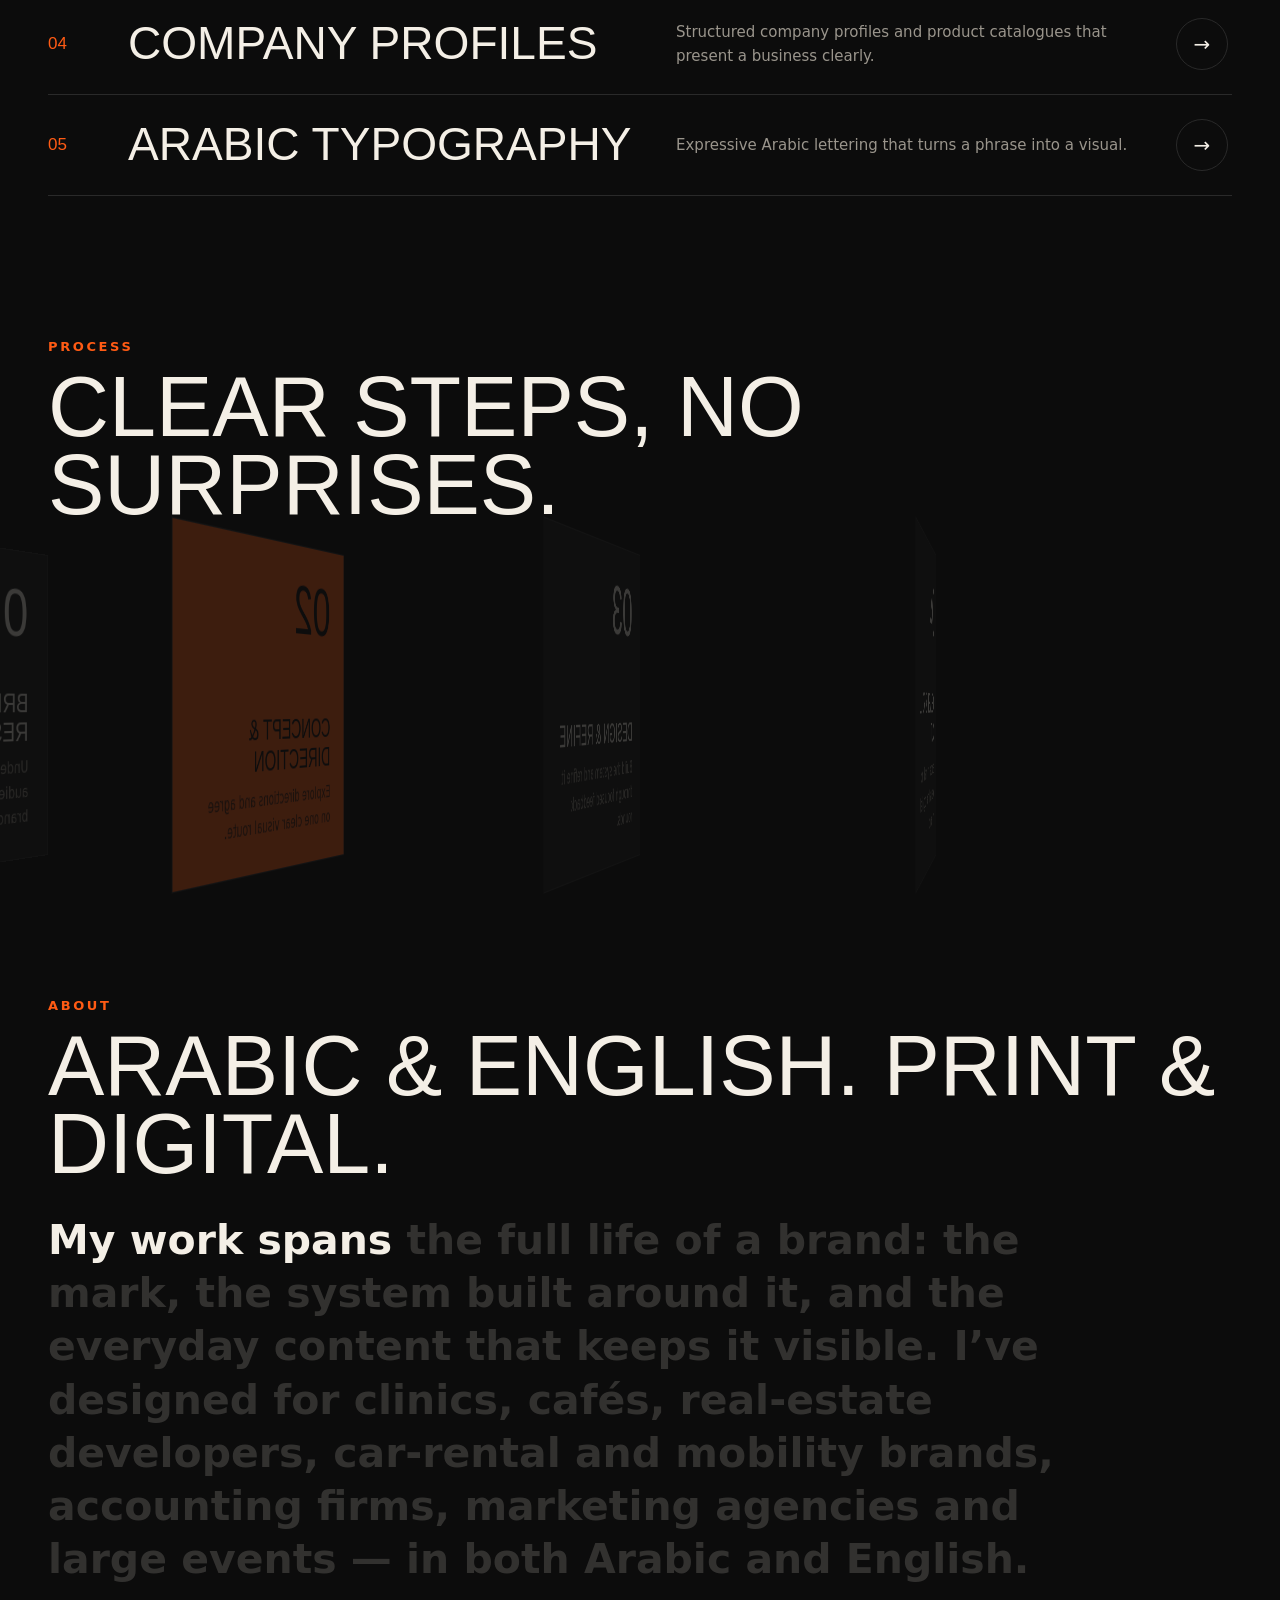
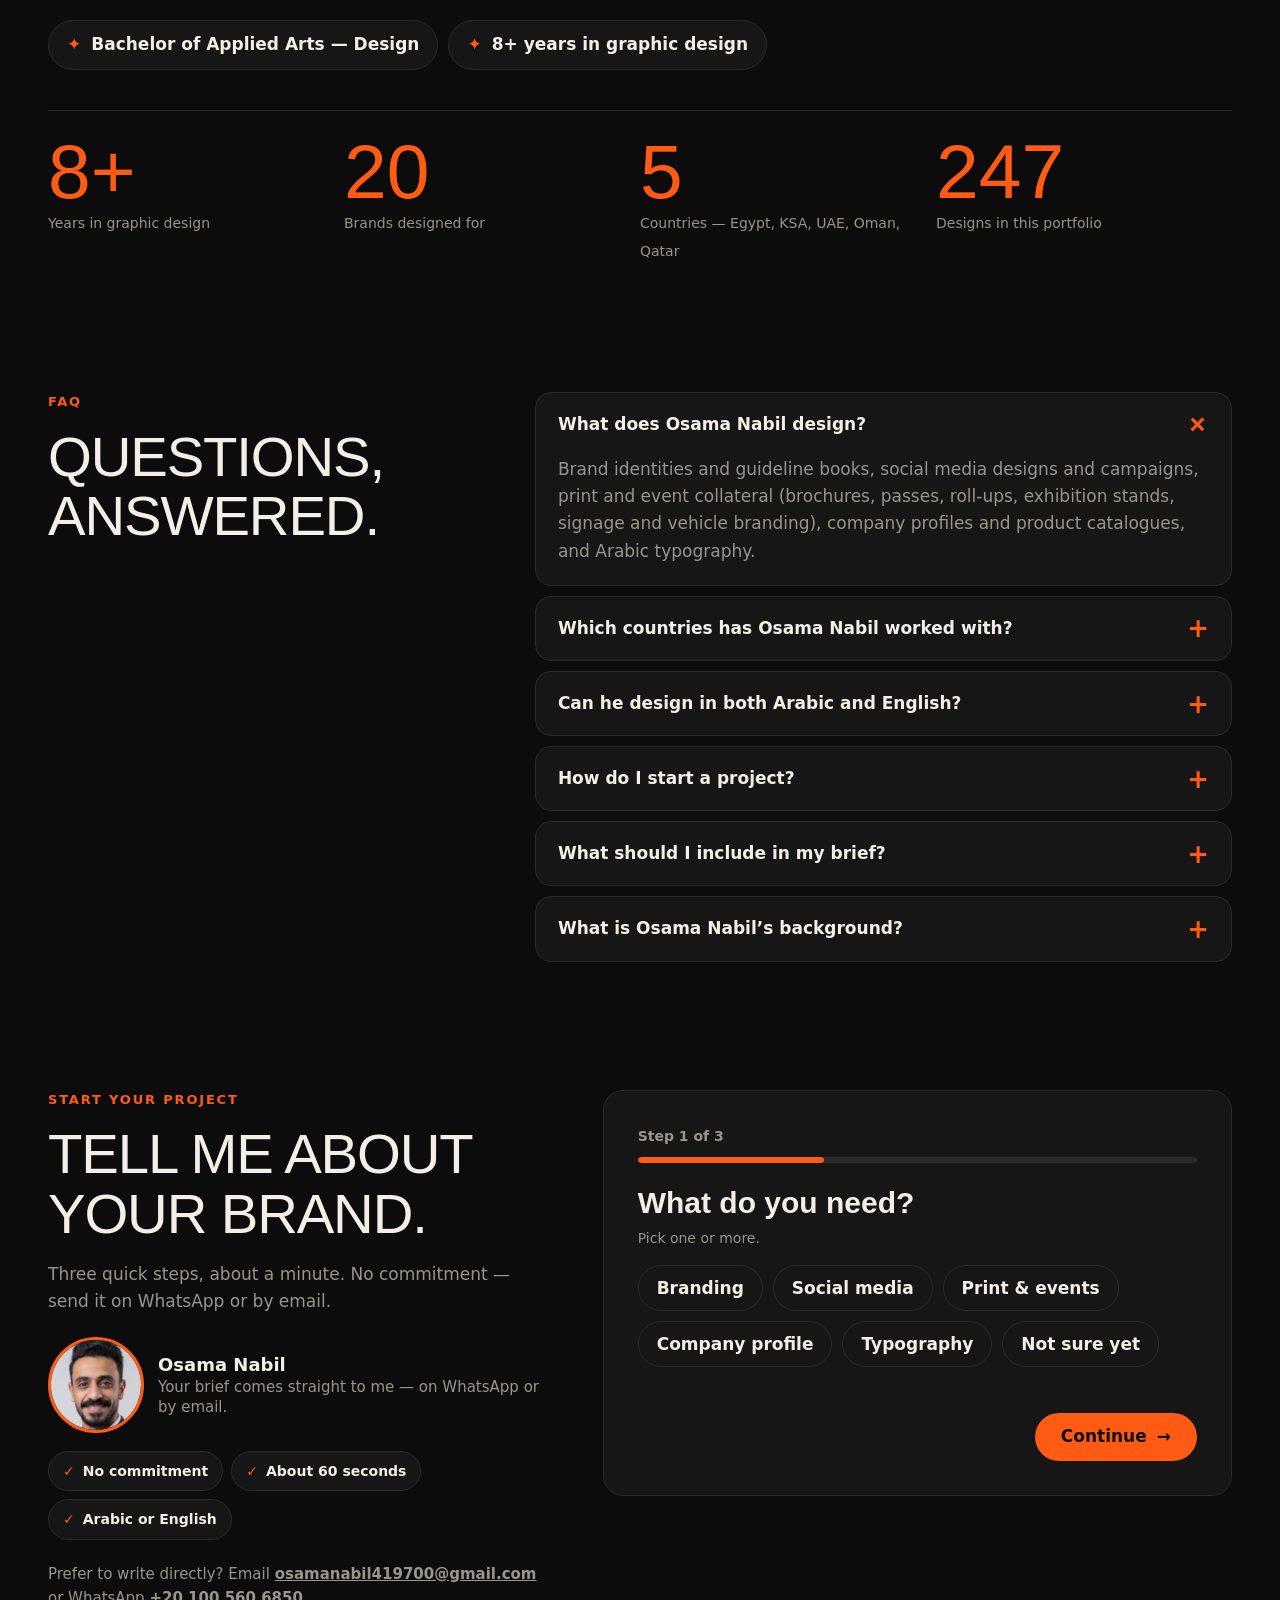
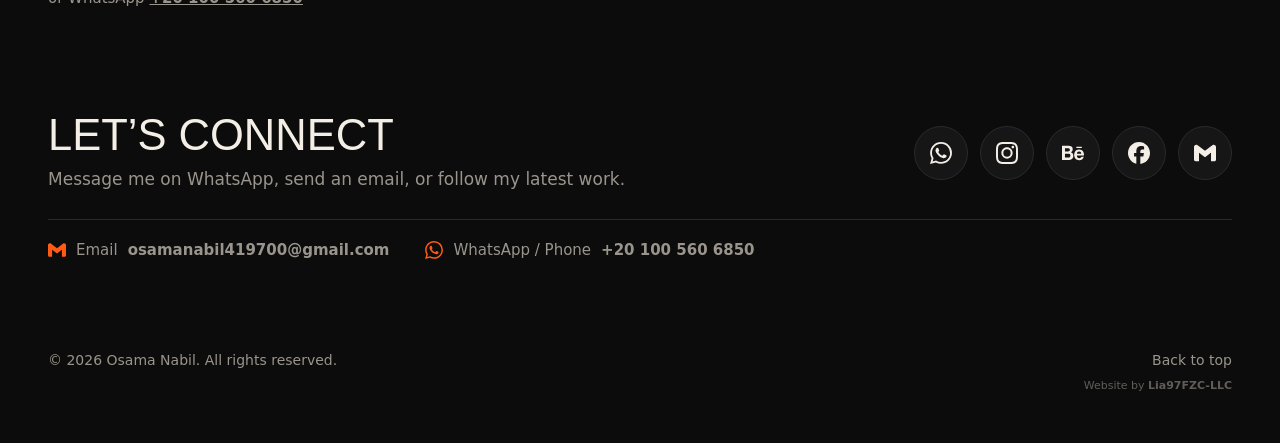
==== commit 1b34a117: "Footer: small 'Website by Lia97FZC-LLC' credit linking to lia97.com - 11px, dimmed, under 'Back to t" ====
--- a/index.html
+++ b/index.html
@@ -132,7 +132,8 @@
 
   <footer class="foot f-wrap">
     <span>© <span data-year></span> <span data-name>Osama Nabil</span>. <span data-i18n="footer.rights">All rights reserved.</span></span>
-    <a href="#top" data-i18n="footer.top">Back to top</a>
+    <span class="foot__end"><a href="#top" data-i18n="footer.top">Back to top</a>
+    <a class="foot__credit" href="https://lia97.com" target="_blank" rel="noopener"><span data-i18n="footer.credit">Website by</span> <b>Lia97FZC-LLC</b></a></span>
   </footer>
 
   <script src="assets/js/data.js"></script>
--- a/style.css
+++ b/style.css
@@ -43,13 +43,13 @@
 
 /* Hero + isometric wall */
 .hero { position: relative; min-height: 100vh; min-height: 100svh; overflow: hidden; contain: paint; }
-.iso { position: absolute; inset: 0; perspective: 2400px; overflow: hidden; }
+.iso { position: absolute; inset: 0; perspective: 1800px; overflow: hidden; }
 /* Still, blurred mosaic behind the tilted wall: whatever edge of the wall comes into view shows designs, never black. */
 .iso__fill { position: absolute; inset: -40px; display: grid; grid-template-columns: repeat(auto-fill, minmax(170px, 1fr)); grid-auto-rows: 220px; gap: 12px; filter: blur(7px) brightness(.5) saturate(1.1); }
 .iso__fill img { width: 100%; height: 100%; object-fit: cover; border-radius: 10px; }
-.iso__plane { position: absolute; left: 50%; top: 50%; width: max(260vw, 2600px); display: grid; grid-template-columns: repeat(9, 1fr); gap: 18px; transform: translate(-50%, calc(-50% - 10vh)) rotateX(var(--ix, 52deg)) rotateZ(var(--iz, -32deg)) scale(var(--is, 1.2)); transform-style: preserve-3d; will-change: transform; }
+.iso__plane { position: absolute; left: 50%; top: 50%; width: max(170vw, 1500px); display: grid; grid-template-columns: repeat(6, 1fr); gap: 18px; transform: translate(-50%, -50%) rotateX(var(--ix, 52deg)) rotateZ(var(--iz, -32deg)) scale(var(--is, 1.1)); transform-style: preserve-3d; will-change: transform; }
 .iso__col { display: flex; flex-direction: column; gap: 18px; will-change: transform; }
-.iso__col img { width: 100%; border-radius: 12px; box-shadow: 0 20px 40px rgba(0, 0, 0, .5); }
+.iso__col img { width: 100%; height: auto; border-radius: 12px; box-shadow: 0 20px 40px rgba(0, 0, 0, .5); }
 .hero__shade { position: absolute; inset: 0; background: linear-gradient(to top, var(--bg) 6%, rgba(12, 12, 12, .72) 46%, rgba(12, 12, 12, .35) 100%); }
 .hero__content { position: relative; z-index: 2; min-height: 100vh; min-height: 100svh; max-width: var(--max); margin: 0 auto; display: flex; flex-direction: column; justify-content: flex-end; padding: 110px clamp(16px, 3vw, 40px) 44px; }
 .hero__name { display: grid; font-size: clamp(84px, 17vw, 270px); line-height: .84; letter-spacing: .01em; margin-bottom: 26px; will-change: transform; }
@@ -139,6 +139,10 @@
 
 .foot { display: flex; justify-content: space-between; flex-wrap: wrap; gap: 16px; padding-block: 48px; color: var(--muted); font-size: 14px; }
 .foot a { text-decoration: none; }
+.foot__end { display: flex; flex-direction: column; align-items: flex-end; gap: 6px; }
+.foot__credit { font-size: 11px; opacity: .6; transition: opacity .2s, color .2s; }
+.foot__credit b { font-weight: 600; direction: ltr; unicode-bidi: isolate; }
+.foot__credit:hover { opacity: 1; color: var(--accent); }
 .reveal { opacity: 0; transform: translateY(36px); transition: opacity .9s, transform 1s cubic-bezier(.2, .8, .2, 1); }
 .reveal.is-in { opacity: 1; transform: none; }
 
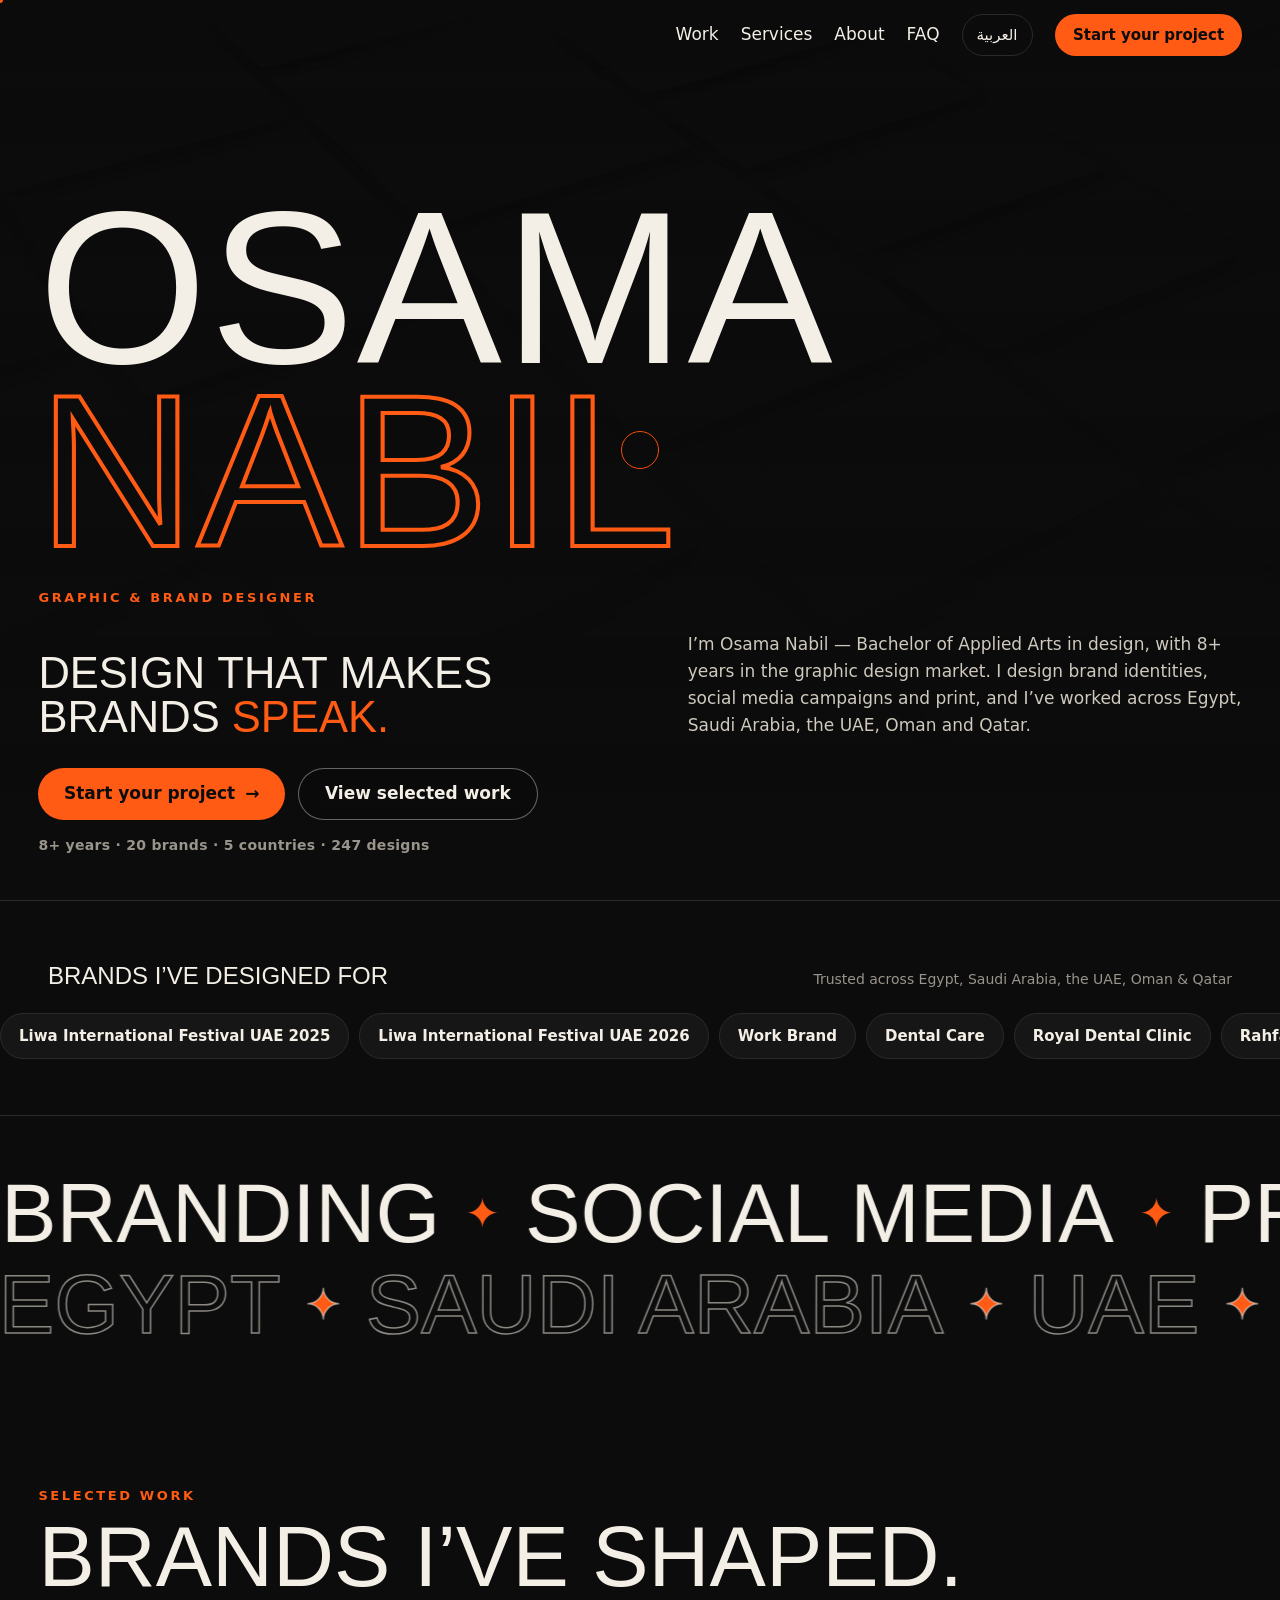
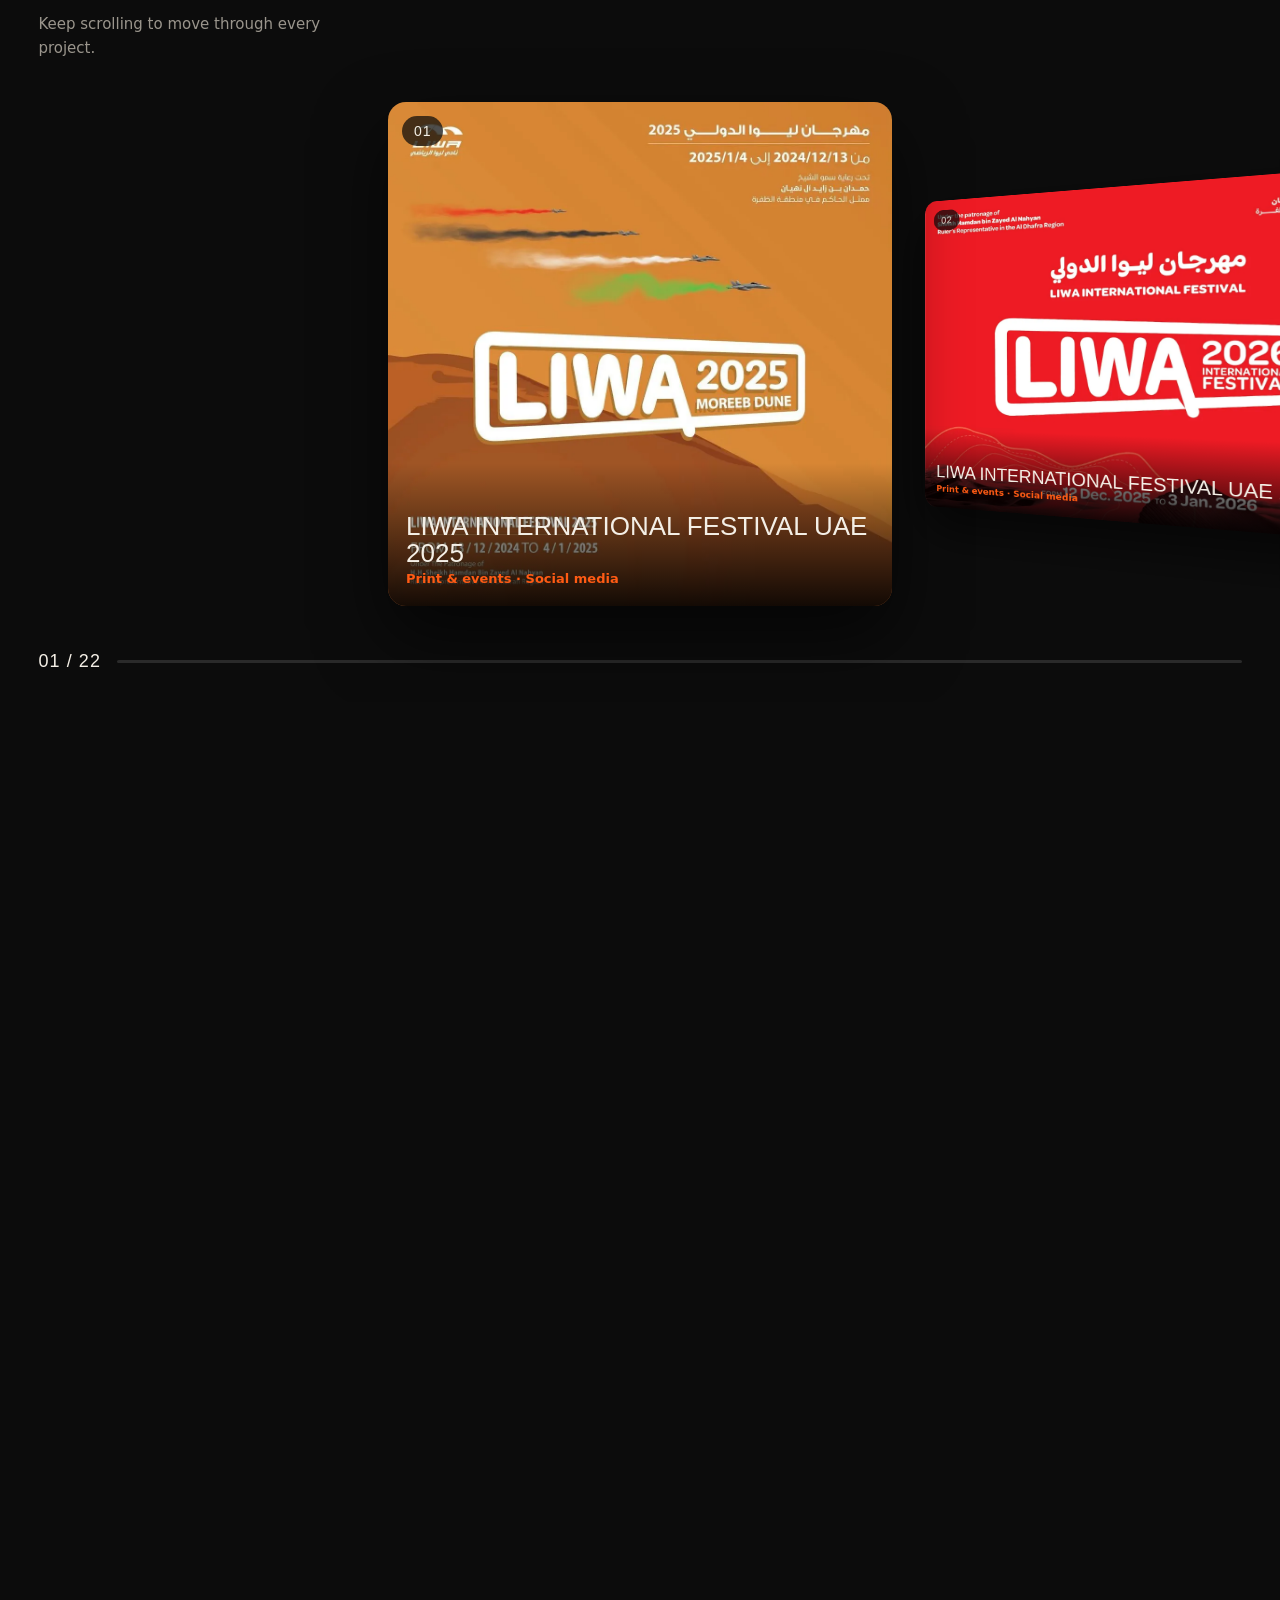
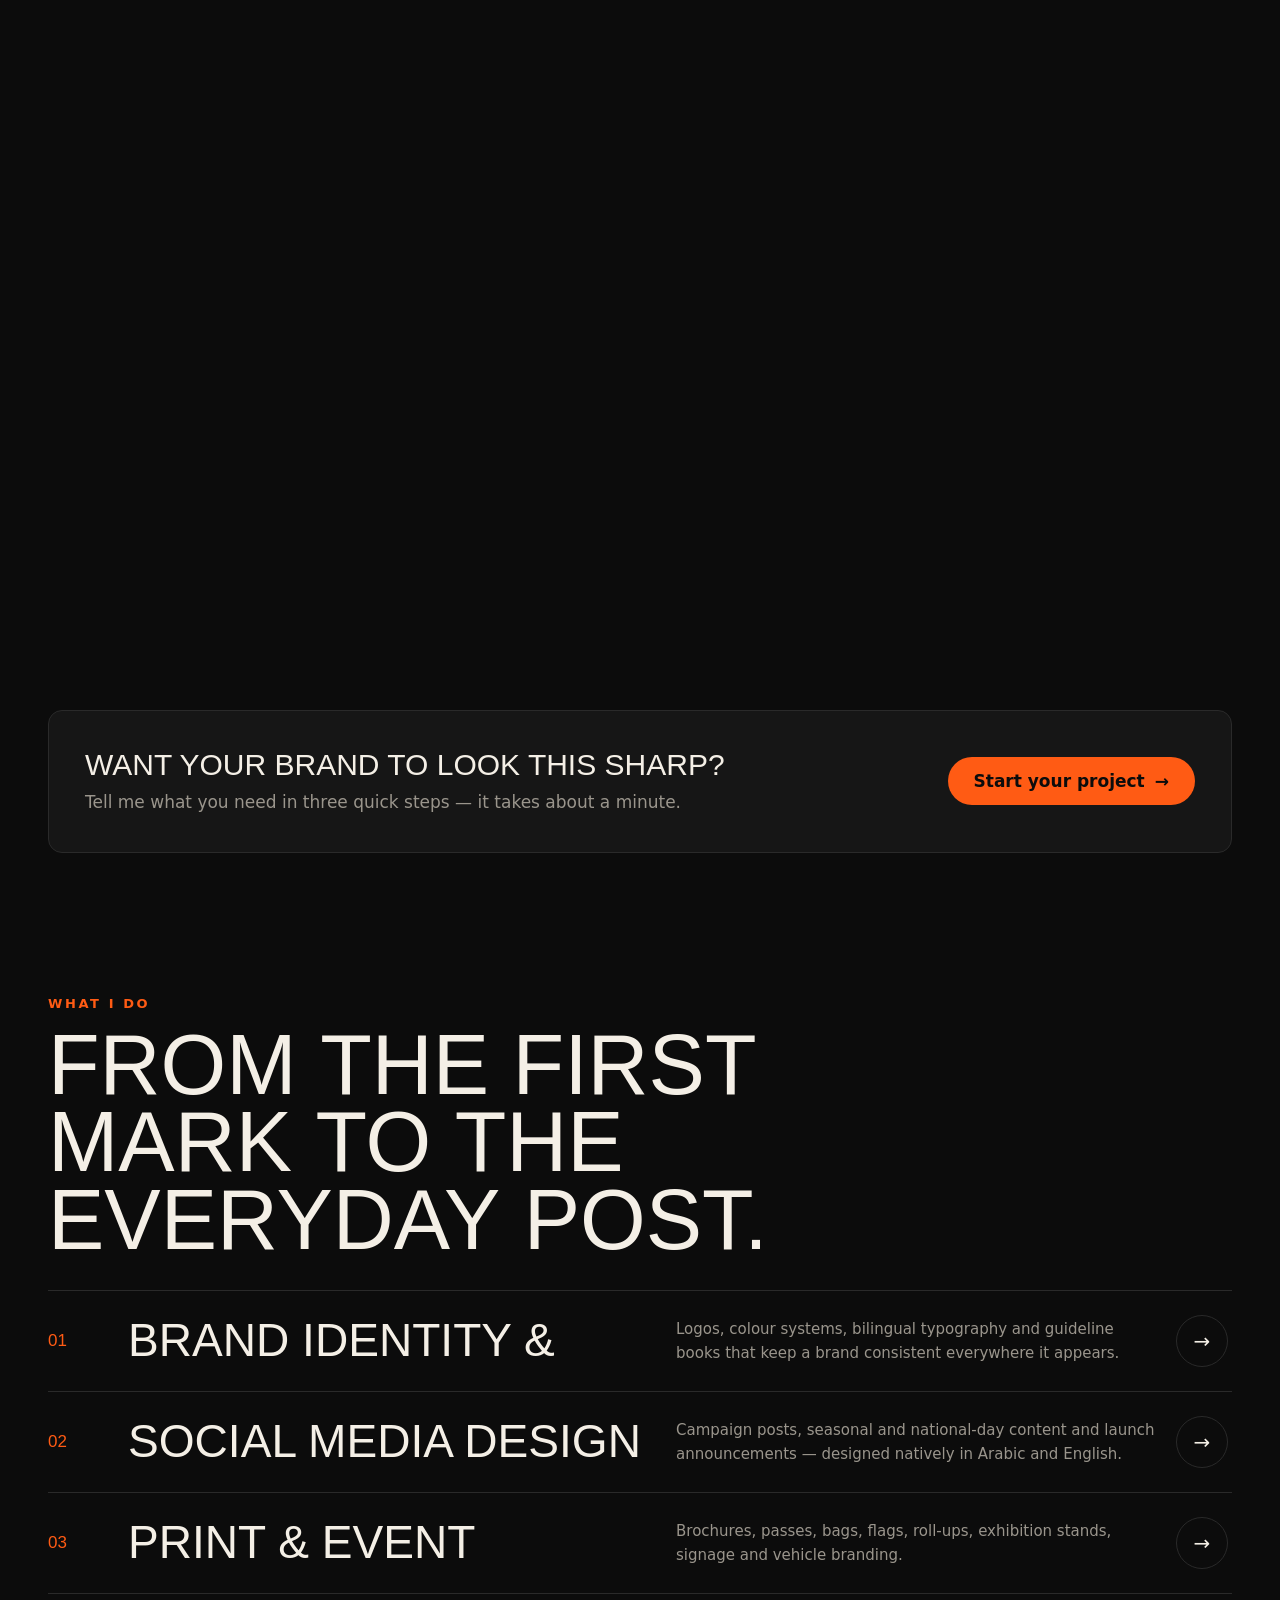
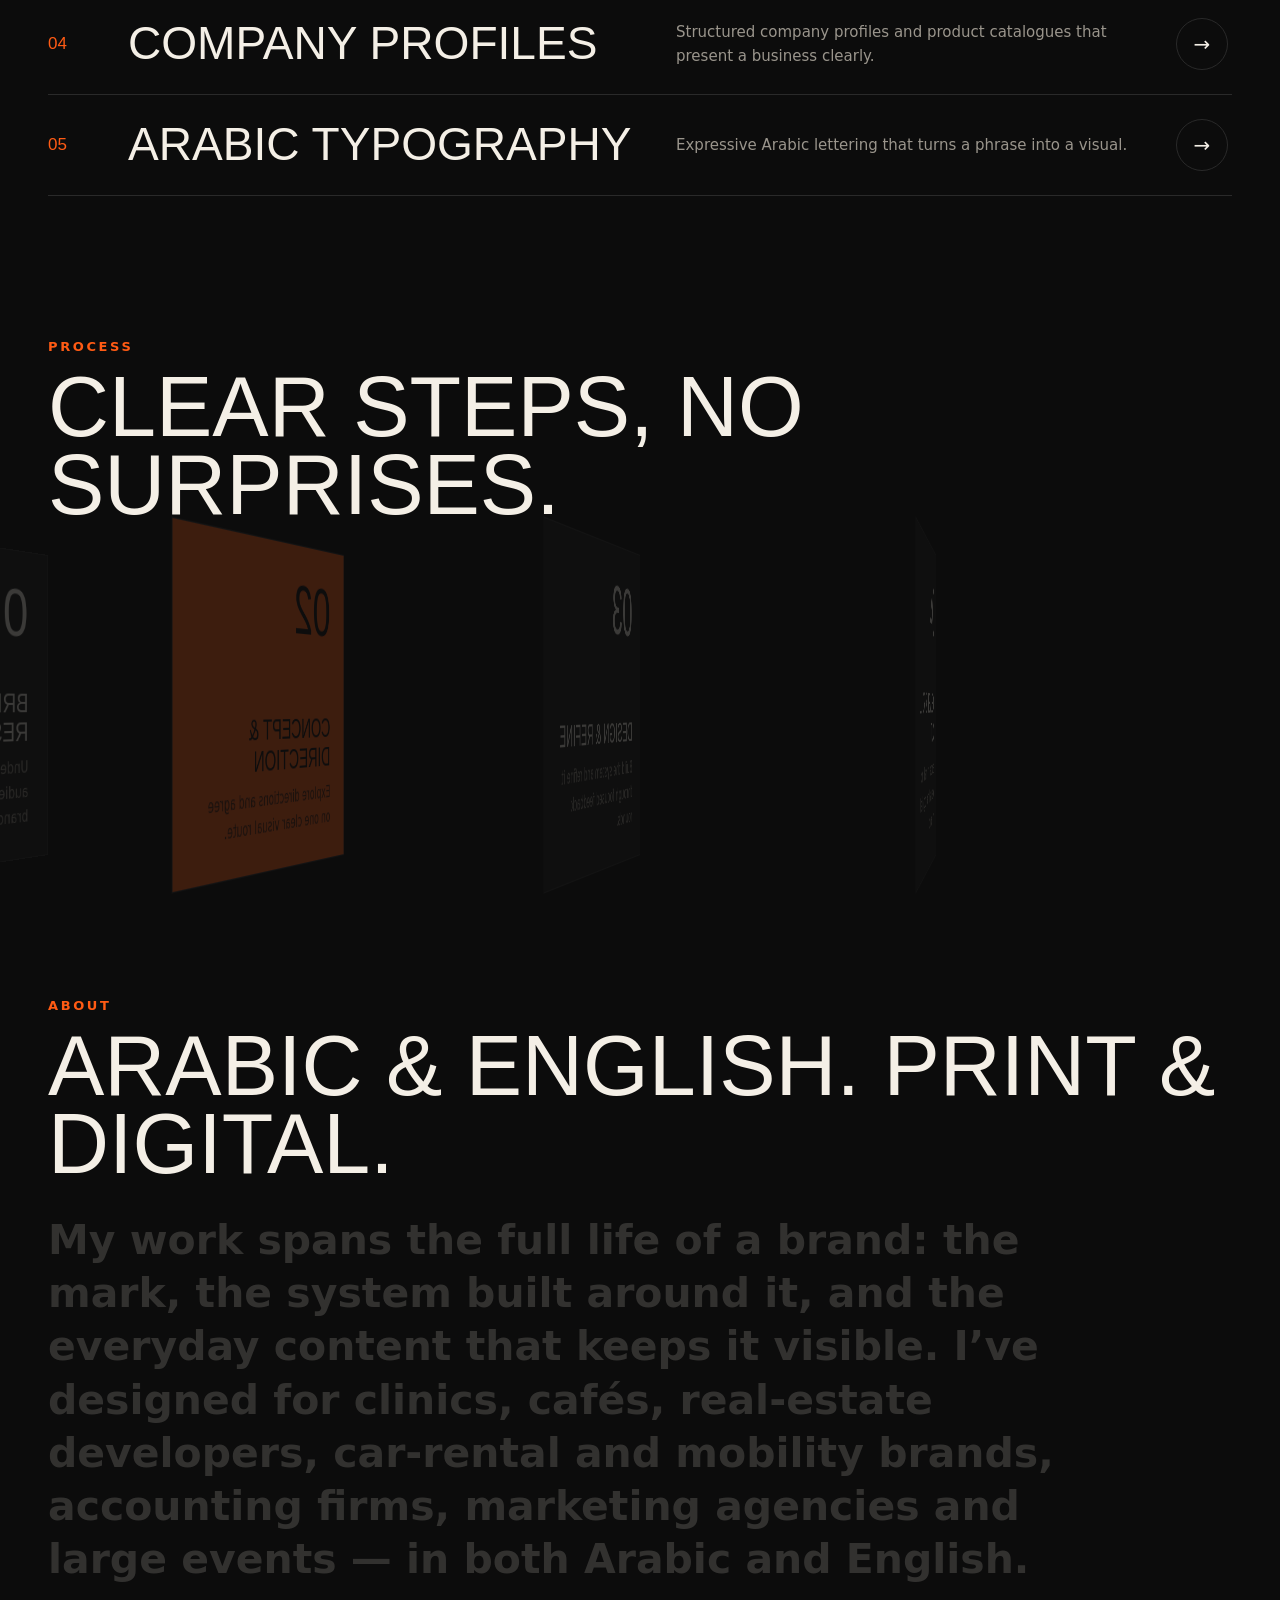
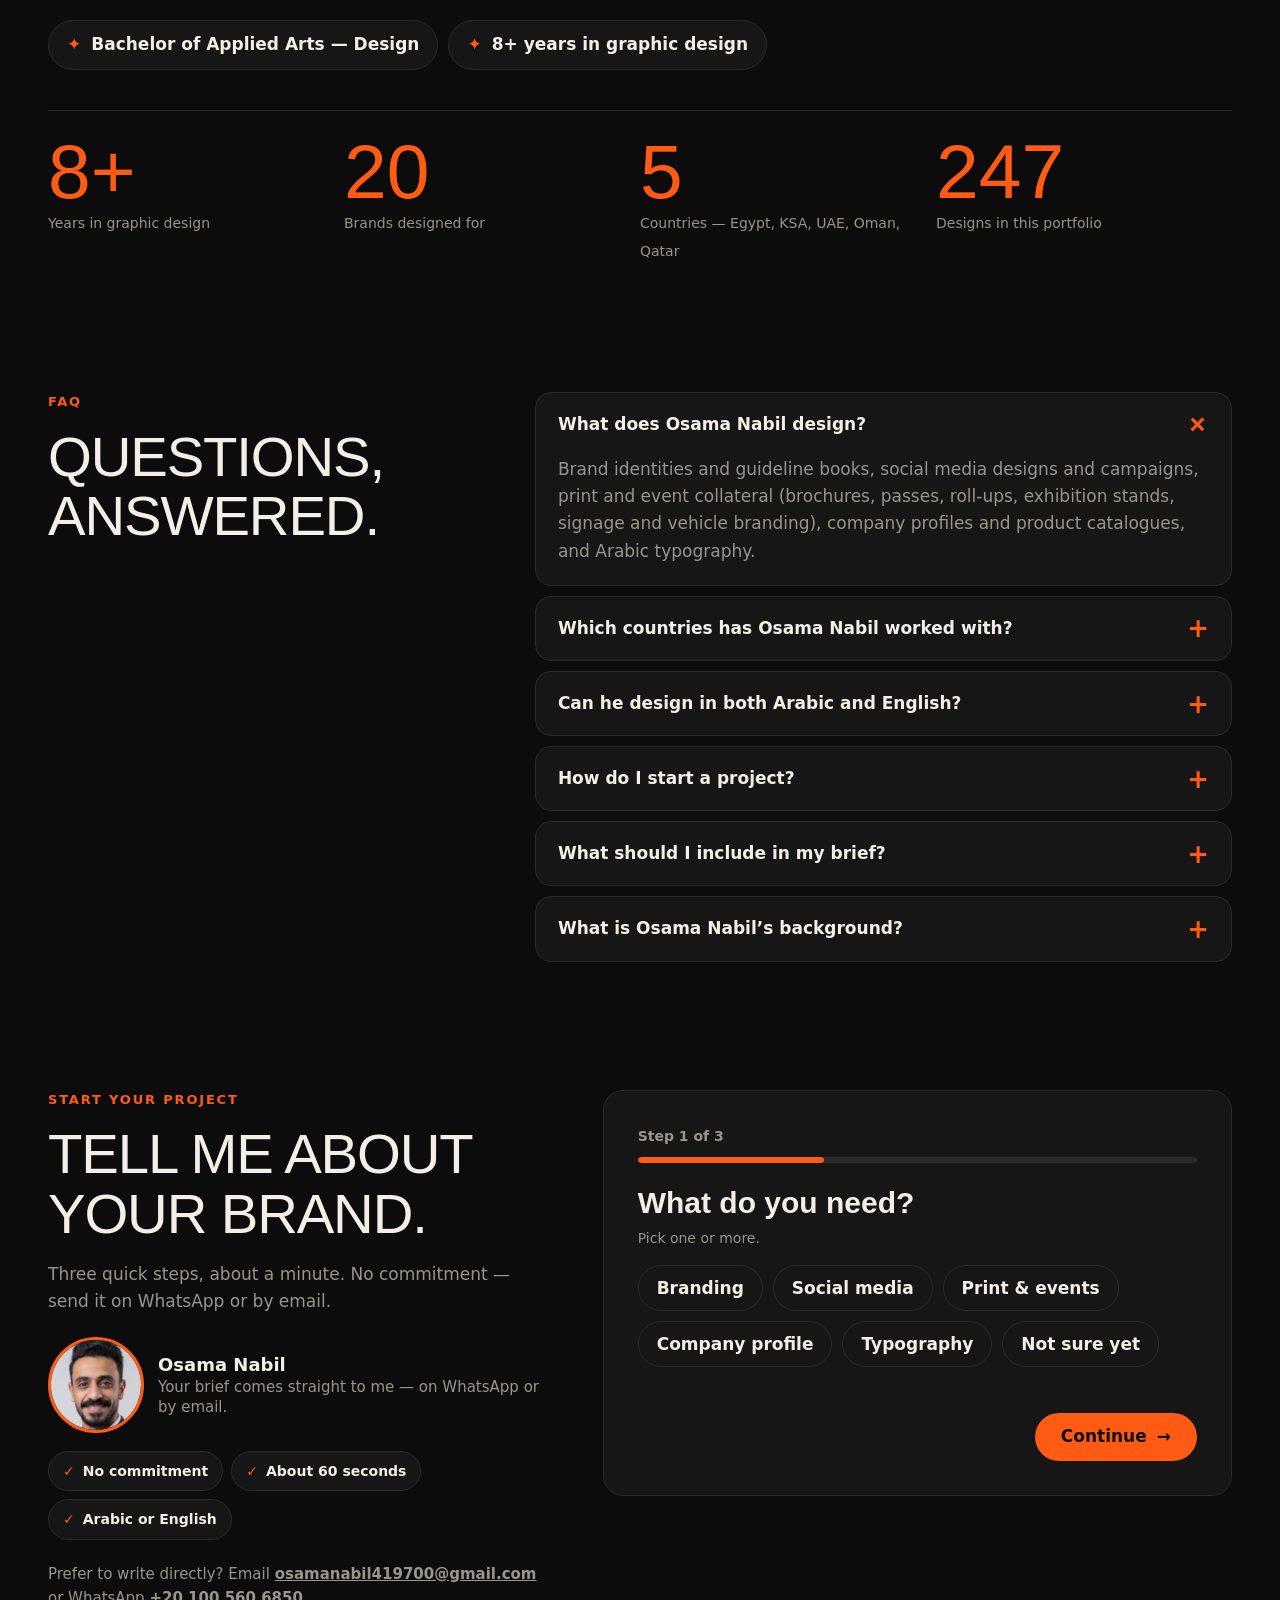
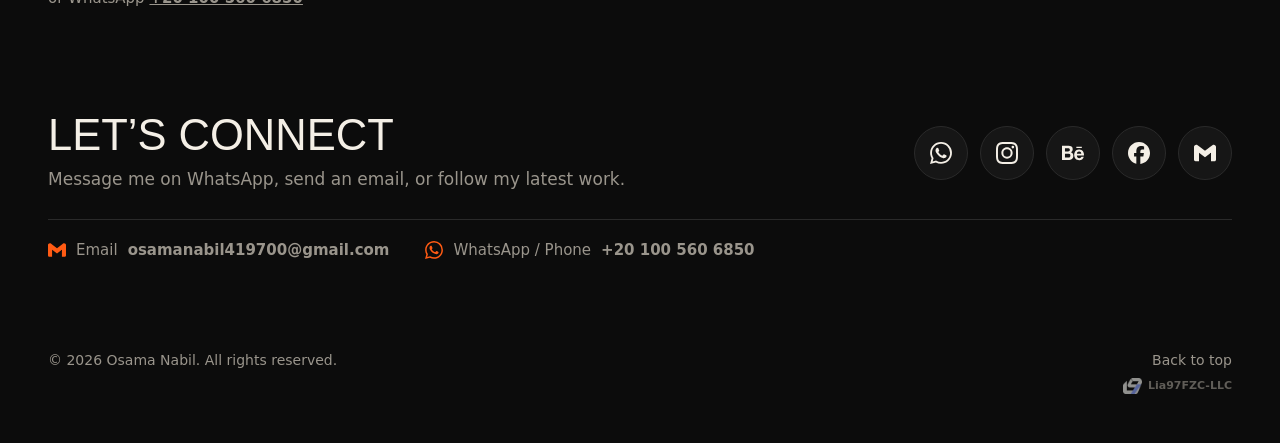
==== commit b642c866: "Footer credit: small Lia97 logo + name, label text removed Co-Authored-By: Claude Opus 5.5 <noreply@" ====
--- a/index.html
+++ b/index.html
@@ -133,7 +133,7 @@
   <footer class="foot f-wrap">
     <span>© <span data-year></span> <span data-name>Osama Nabil</span>. <span data-i18n="footer.rights">All rights reserved.</span></span>
     <span class="foot__end"><a href="#top" data-i18n="footer.top">Back to top</a>
-    <a class="foot__credit" href="https://lia97.com" target="_blank" rel="noopener"><span data-i18n="footer.credit">Website by</span> <b>Lia97FZC-LLC</b></a></span>
+    <a class="foot__credit" href="https://lia97.com" target="_blank" rel="noopener" aria-label="Lia97FZC-LLC — lia97.com"><img src="assets/img/lia97-logo.webp" width="96" height="79" alt="" loading="lazy"><b>Lia97FZC-LLC</b></a></span>
   </footer>
 
   <script src="assets/js/data.js"></script>
--- a/style.css
+++ b/style.css
@@ -140,7 +140,8 @@
 .foot { display: flex; justify-content: space-between; flex-wrap: wrap; gap: 16px; padding-block: 48px; color: var(--muted); font-size: 14px; }
 .foot a { text-decoration: none; }
 .foot__end { display: flex; flex-direction: column; align-items: flex-end; gap: 6px; }
-.foot__credit { font-size: 11px; opacity: .6; transition: opacity .2s, color .2s; }
+.foot__credit { display: inline-flex; align-items: center; gap: 6px; font-size: 11px; opacity: .6; transition: opacity .2s, color .2s; }
+.foot__credit img { width: auto; height: 16px; }
 .foot__credit b { font-weight: 600; direction: ltr; unicode-bidi: isolate; }
 .foot__credit:hover { opacity: 1; color: var(--accent); }
 .reveal { opacity: 0; transform: translateY(36px); transition: opacity .9s, transform 1s cubic-bezier(.2, .8, .2, 1); }
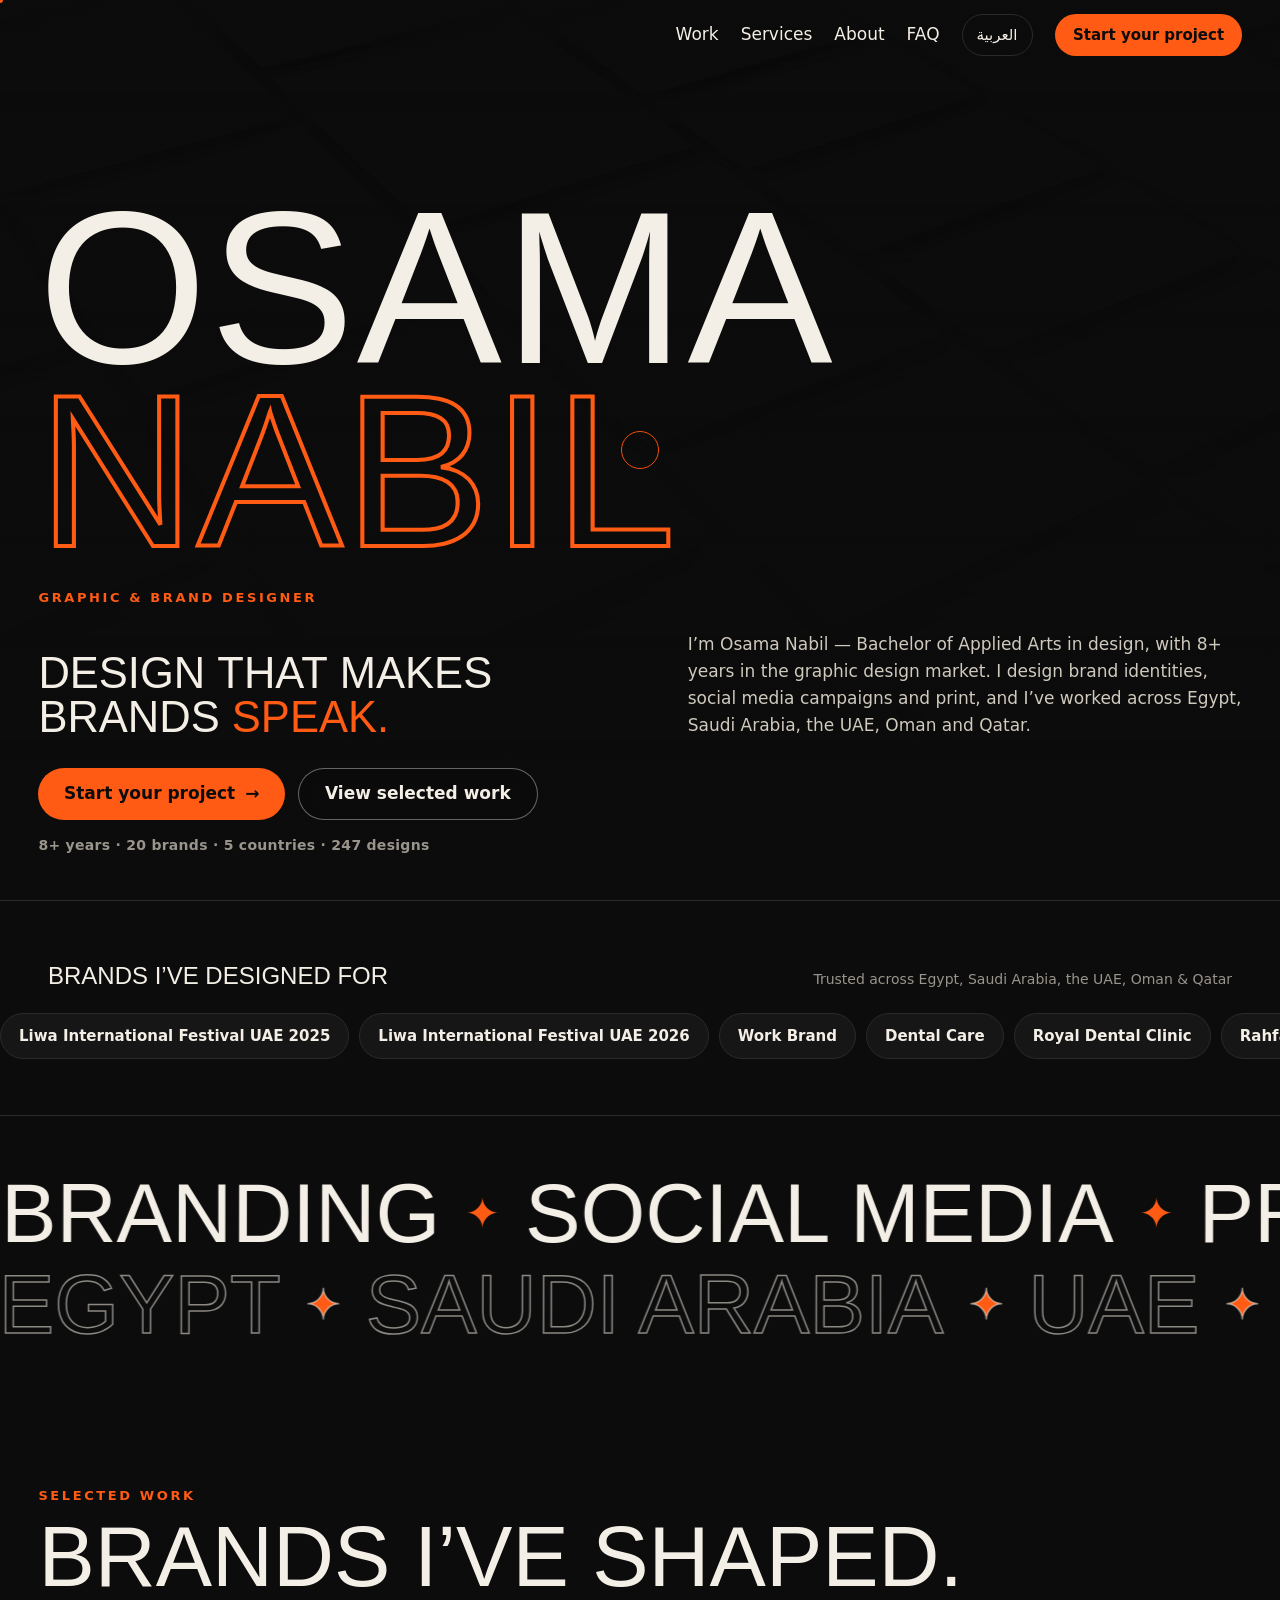
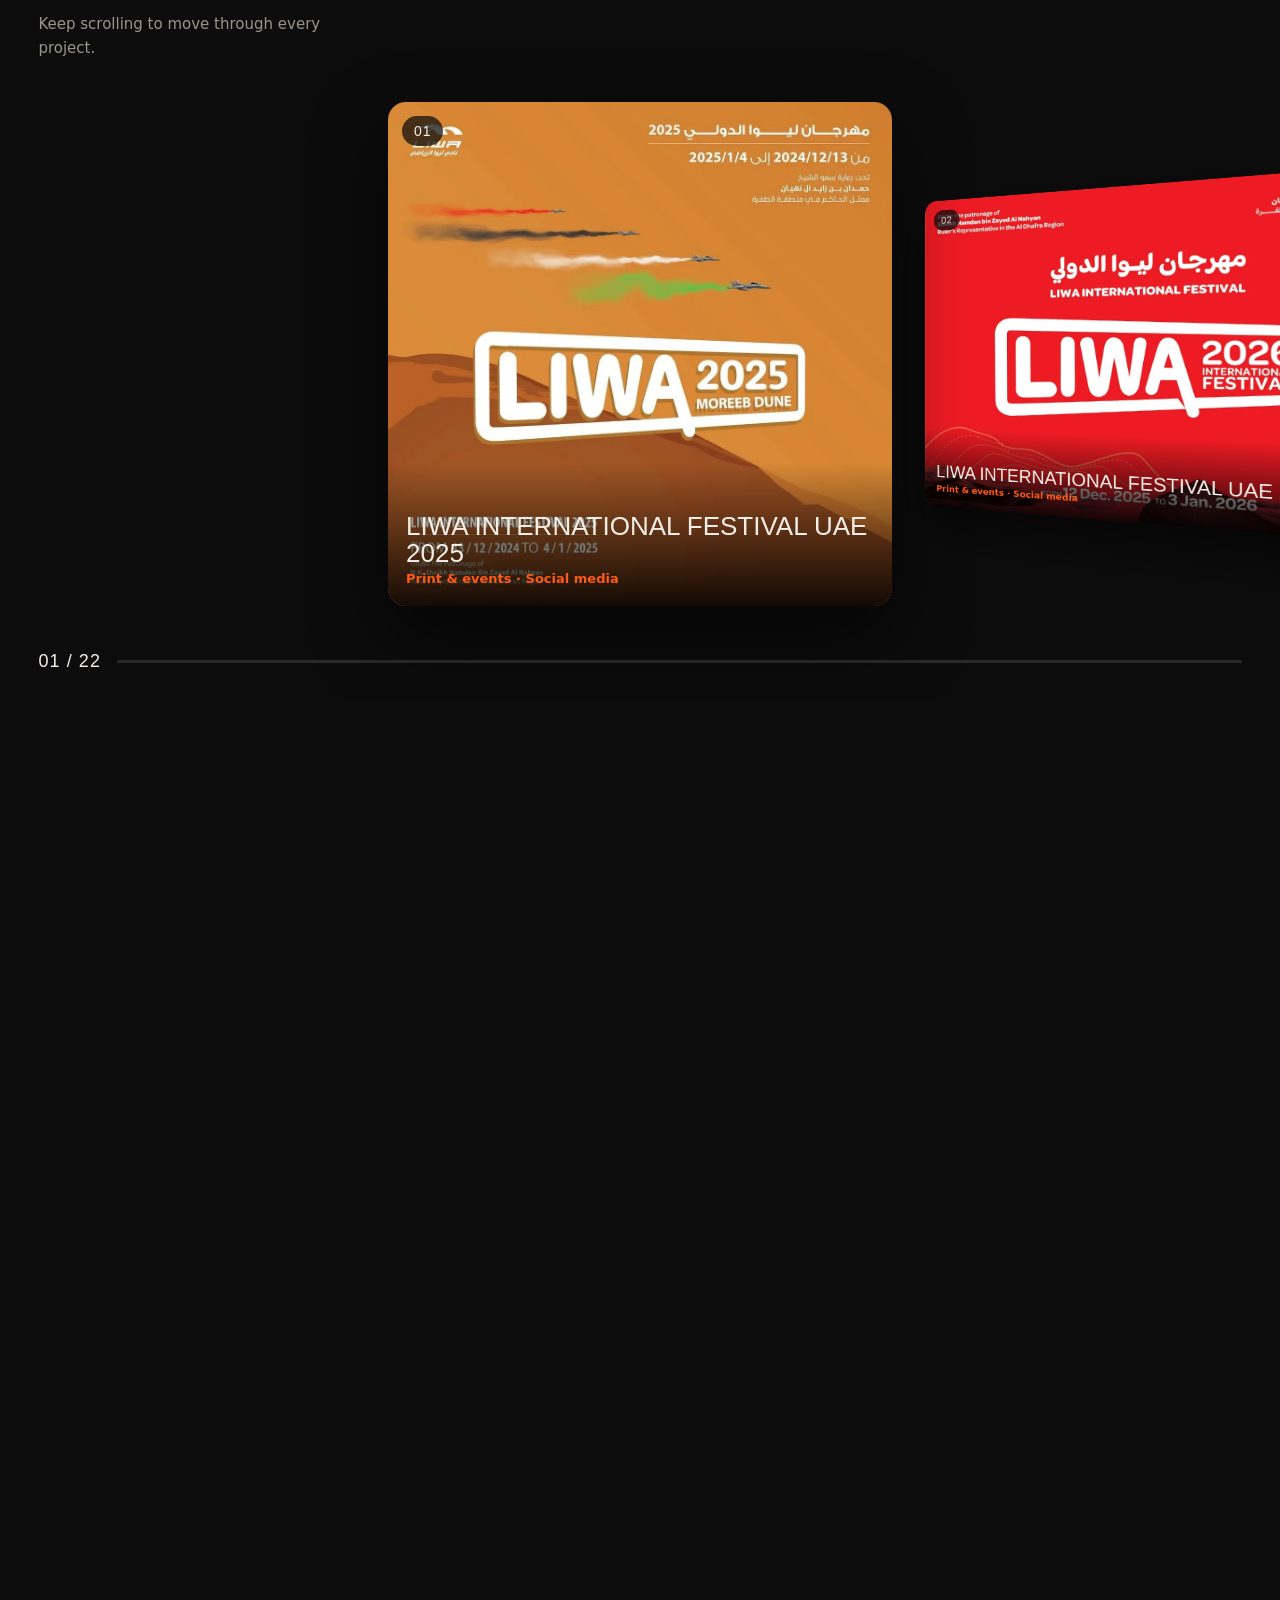
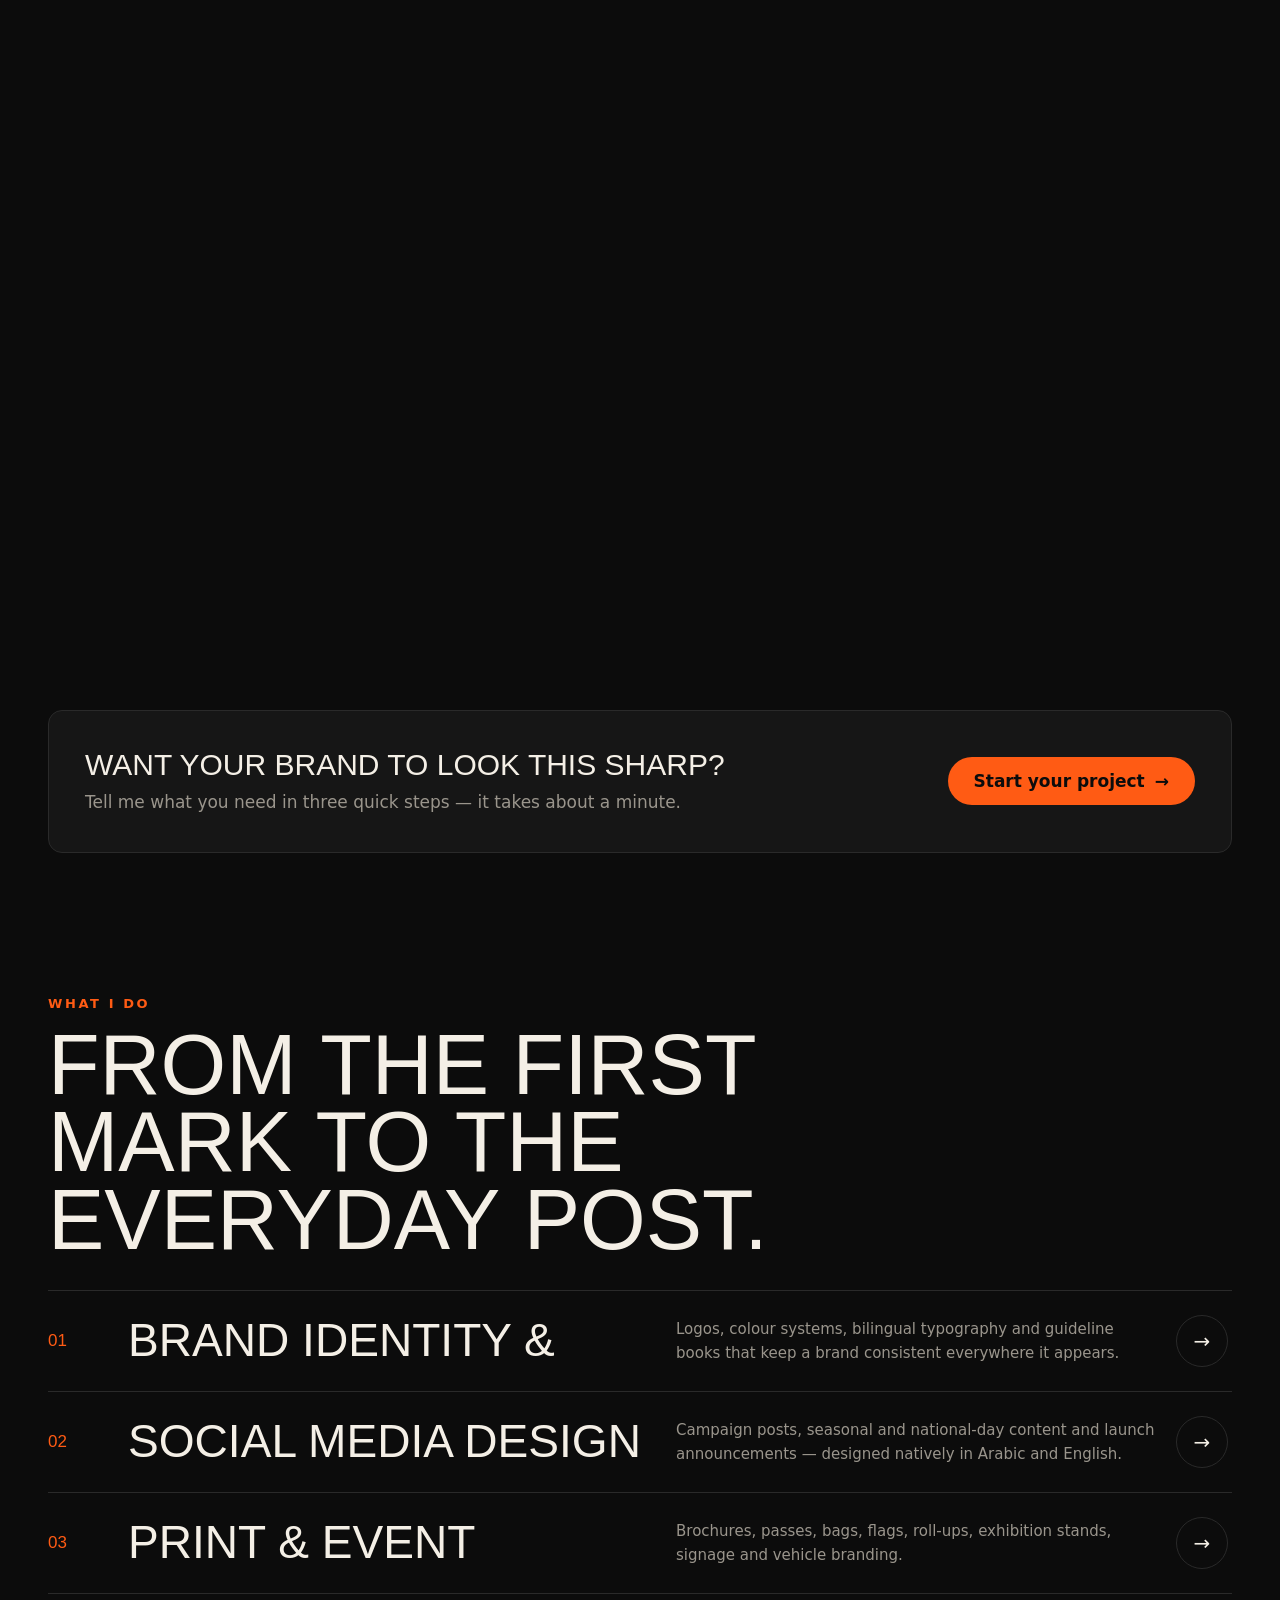
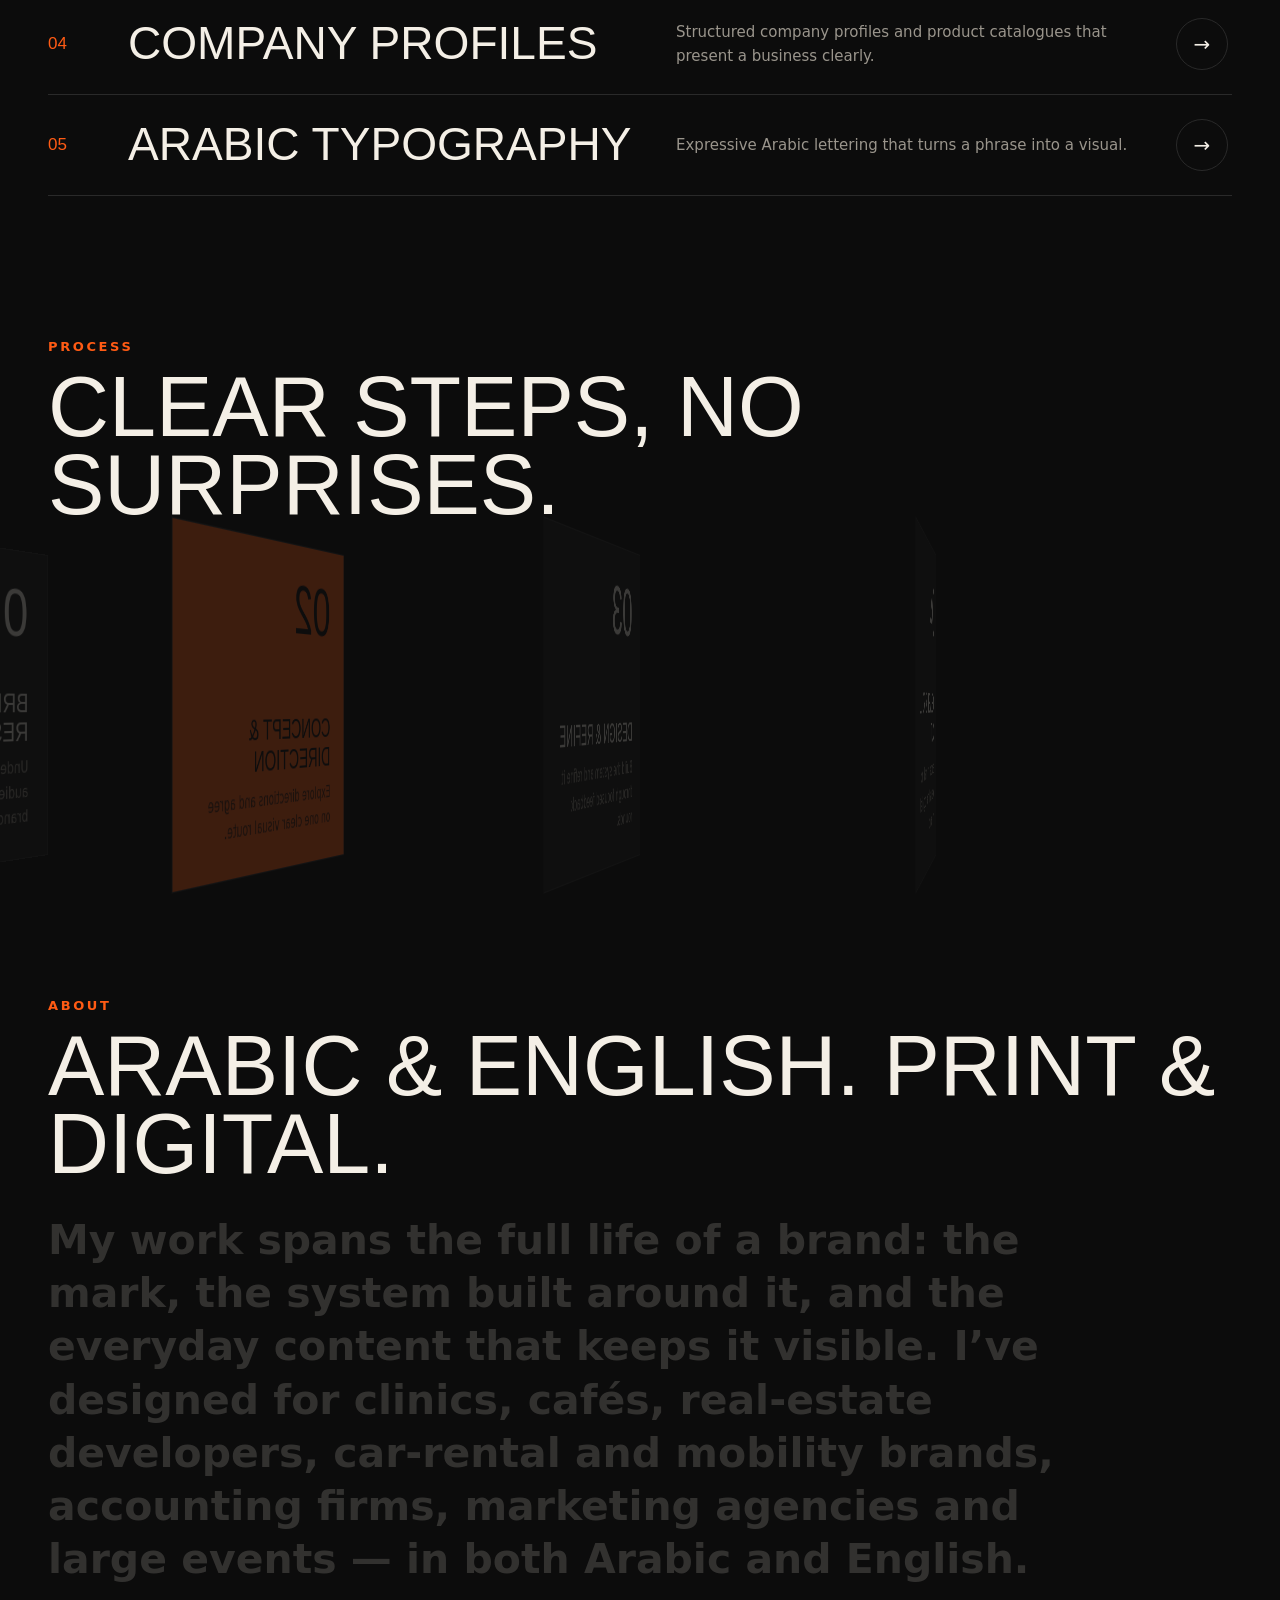
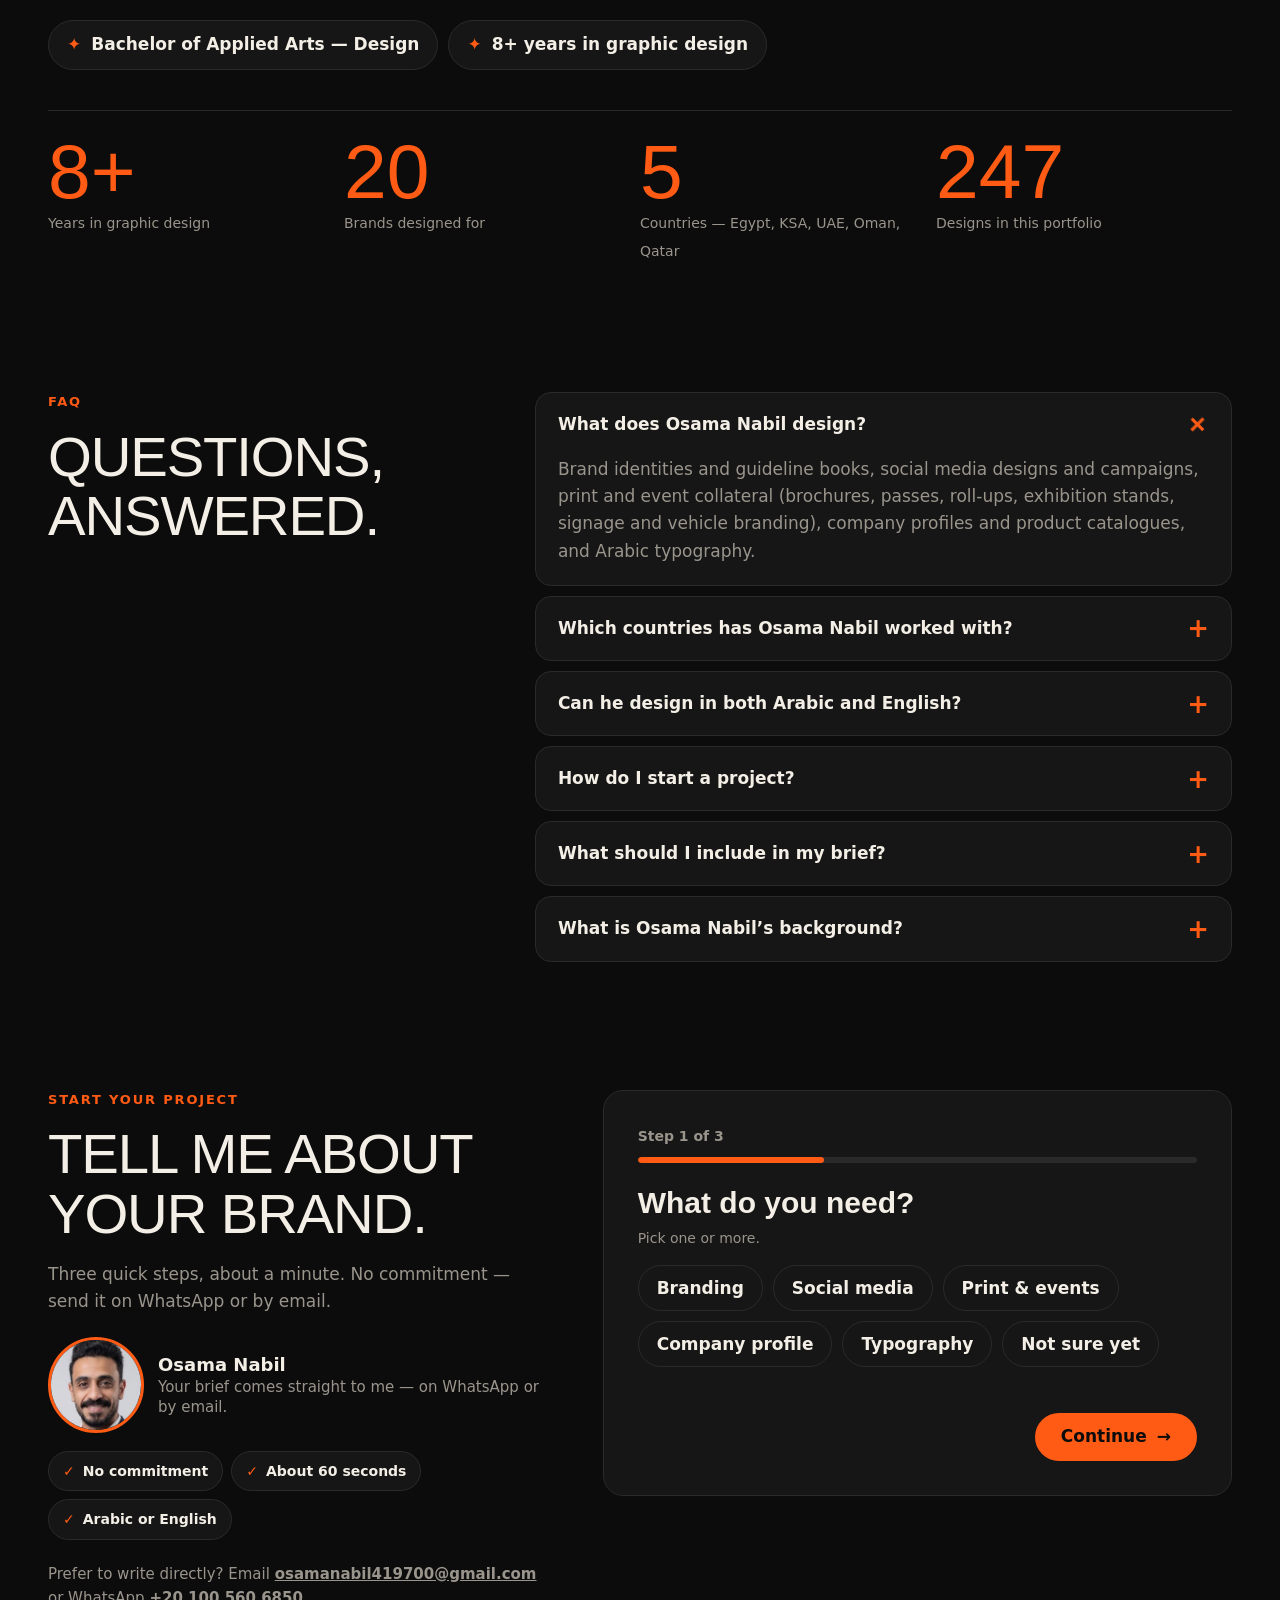
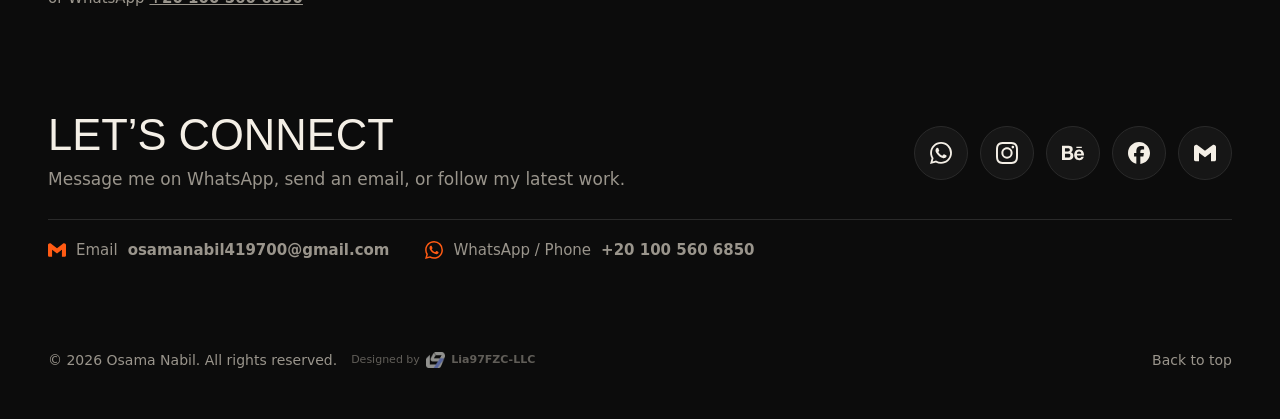
==== commit 85c68da3: "Footer: 'Designed by [logo] Lia97FZC-LLC' beside the copyright line Co-Authored-By: Claude Opus 5.5 " ====
--- a/index.html
+++ b/index.html
@@ -131,9 +131,9 @@
   <!--inc:contactbar--><section class="cbar f-wrap" aria-labelledby="cbarTitle"><div class="cbar__head"><h2 class="cbar__title" id="cbarTitle" data-i18n="cbar.title">Let’s connect</h2><p class="cbar__text" data-i18n="cbar.text">Message me on WhatsApp, send an email, or follow my latest work.</p></div><ul class="cbar__icons"><li><a class="cbar__icon cbar__icon--whatsapp" href="https://wa.me/201005606850" target="_blank" rel="noopener" aria-label="WhatsApp" title="WhatsApp"><svg aria-hidden="true" focusable="false" width="22" height="22" fill="currentColor" viewBox="0 0 24 24" xmlns="http://www.w3.org/2000/svg"><path d="M17.472 14.382c-.297-.149-1.758-.867-2.03-.967-.273-.099-.471-.148-.67.15-.197.297-.767.966-.94 1.164-.173.199-.347.223-.644.075-.297-.15-1.255-.463-2.39-1.475-.883-.788-1.48-1.761-1.653-2.059-.173-.297-.018-.458.13-.606.134-.133.298-.347.446-.52.149-.174.198-.298.298-.497.099-.198.05-.371-.025-.52-.075-.149-.669-1.612-.916-2.207-.242-.579-.487-.5-.669-.51-.173-.008-.371-.01-.57-.01-.198 0-.52.074-.792.372-.272.297-1.04 1.016-1.04 2.479 0 1.462 1.065 2.875 1.213 3.074.149.198 2.096 3.2 5.077 4.487.709.306 1.262.489 1.694.625.712.227 1.36.195 1.871.118.571-.085 1.758-.719 2.006-1.413.248-.694.248-1.289.173-1.413-.074-.124-.272-.198-.57-.347m-5.421 7.403h-.004a9.87 9.87 0 01-5.031-1.378l-.361-.214-3.741.982.998-3.648-.235-.374a9.86 9.86 0 01-1.51-5.26c.001-5.45 4.436-9.884 9.888-9.884 2.64 0 5.122 1.03 6.988 2.898a9.825 9.825 0 012.893 6.994c-.003 5.45-4.437 9.884-9.885 9.884m8.413-18.297A11.815 11.815 0 0012.05 0C5.495 0 .16 5.335.157 11.892c0 2.096.547 4.142 1.588 5.945L.057 24l6.305-1.654a11.882 11.882 0 005.683 1.448h.005c6.554 0 11.89-5.335 11.893-11.893a11.821 11.821 0 00-3.48-8.413Z"/></svg></a></li><li><a class="cbar__icon cbar__icon--instagram" href="https://www.instagram.com/osamanabiill/" target="_blank" rel="noopener" aria-label="Instagram" title="Instagram"><svg aria-hidden="true" focusable="false" width="22" height="22" fill="currentColor" viewBox="0 0 24 24" xmlns="http://www.w3.org/2000/svg"><path d="M7.0301.084c-1.2768.0602-2.1487.264-2.911.5634-.7888.3075-1.4575.72-2.1228 1.3877-.6652.6677-1.075 1.3368-1.3802 2.127-.2954.7638-.4956 1.6365-.552 2.914-.0564 1.2775-.0689 1.6882-.0626 4.947.0062 3.2586.0206 3.6671.0825 4.9473.061 1.2765.264 2.1482.5635 2.9107.308.7889.72 1.4573 1.388 2.1228.6679.6655 1.3365 1.0743 2.1285 1.38.7632.295 1.6361.4961 2.9134.552 1.2773.056 1.6884.069 4.9462.0627 3.2578-.0062 3.668-.0207 4.9478-.0814 1.28-.0607 2.147-.2652 2.9098-.5633.7889-.3086 1.4578-.72 2.1228-1.3881.665-.6682 1.0745-1.3378 1.3795-2.1284.2957-.7632.4966-1.636.552-2.9124.056-1.2809.0692-1.6898.063-4.948-.0063-3.2583-.021-3.6668-.0817-4.9465-.0607-1.2797-.264-2.1487-.5633-2.9117-.3084-.7889-.72-1.4568-1.3876-2.1228C21.2982 1.33 20.628.9208 19.8378.6165 19.074.321 18.2017.1197 16.9244.0645 15.6471.0093 15.236-.005 11.977.0014 8.718.0076 8.31.0215 7.0301.0839m.1402 21.6932c-1.17-.0509-1.8053-.2453-2.2287-.408-.5606-.216-.96-.4771-1.3819-.895-.422-.4178-.6811-.8186-.9-1.378-.1644-.4234-.3624-1.058-.4171-2.228-.0595-1.2645-.072-1.6442-.079-4.848-.007-3.2037.0053-3.583.0607-4.848.05-1.169.2456-1.805.408-2.2282.216-.5613.4762-.96.895-1.3816.4188-.4217.8184-.6814 1.3783-.9003.423-.1651 1.0575-.3614 2.227-.4171 1.2655-.06 1.6447-.072 4.848-.079 3.2033-.007 3.5835.005 4.8495.0608 1.169.0508 1.8053.2445 2.228.408.5608.216.96.4754 1.3816.895.4217.4194.6816.8176.9005 1.3787.1653.4217.3617 1.056.4169 2.2263.0602 1.2655.0739 1.645.0796 4.848.0058 3.203-.0055 3.5834-.061 4.848-.051 1.17-.245 1.8055-.408 2.2294-.216.5604-.4763.96-.8954 1.3814-.419.4215-.8181.6811-1.3783.9-.4224.1649-1.0577.3617-2.2262.4174-1.2656.0595-1.6448.072-4.8493.079-3.2045.007-3.5825-.006-4.848-.0608M16.953 5.5864A1.44 1.44 0 1 0 18.39 4.144a1.44 1.44 0 0 0-1.437 1.4424M5.8385 12.012c.0067 3.4032 2.7706 6.1557 6.173 6.1493 3.4026-.0065 6.157-2.7701 6.1506-6.1733-.0065-3.4032-2.771-6.1565-6.174-6.1498-3.403.0067-6.156 2.771-6.1496 6.1738M8 12.0077a4 4 0 1 1 4.008 3.9921A3.9996 3.9996 0 0 1 8 12.0077"/></svg></a></li><li><a class="cbar__icon cbar__icon--behance" href="https://www.behance.net/osamanabil4197" target="_blank" rel="noopener" aria-label="Behance" title="Behance"><svg aria-hidden="true" focusable="false" width="22" height="22" fill="currentColor" viewBox="0 0 24 24" xmlns="http://www.w3.org/2000/svg"><path d="M16.969 16.927a2.561 2.561 0 0 0 1.901.677 2.501 2.501 0 0 0 1.531-.475c.362-.235.636-.584.779-.99h2.585a5.091 5.091 0 0 1-1.9 2.896 5.292 5.292 0 0 1-3.091.88 5.839 5.839 0 0 1-2.284-.433 4.871 4.871 0 0 1-1.723-1.211 5.657 5.657 0 0 1-1.08-1.874 7.057 7.057 0 0 1-.383-2.393c-.005-.8.129-1.595.396-2.349a5.313 5.313 0 0 1 5.088-3.604 4.87 4.87 0 0 1 2.376.563c.661.362 1.231.87 1.668 1.485a6.2 6.2 0 0 1 .943 2.133c.194.821.263 1.666.205 2.508h-7.699c-.063.79.184 1.574.688 2.187ZM6.947 4.084a8.065 8.065 0 0 1 1.928.198 4.29 4.29 0 0 1 1.49.638c.418.303.748.711.958 1.182.241.579.357 1.203.341 1.83a3.506 3.506 0 0 1-.506 1.961 3.726 3.726 0 0 1-1.503 1.287 3.588 3.588 0 0 1 2.027 1.437c.464.747.697 1.615.67 2.494a4.593 4.593 0 0 1-.423 2.032 3.945 3.945 0 0 1-1.163 1.413 5.114 5.114 0 0 1-1.683.807 7.135 7.135 0 0 1-1.928.259H0V4.084h6.947Zm-.235 12.9c.308.004.616-.029.916-.099a2.18 2.18 0 0 0 .766-.332c.228-.158.411-.371.534-.619.142-.317.208-.663.191-1.009a2.08 2.08 0 0 0-.642-1.715 2.618 2.618 0 0 0-1.696-.505h-3.54v4.279h3.471Zm13.635-5.967a2.13 2.13 0 0 0-1.654-.619 2.336 2.336 0 0 0-1.163.259 2.474 2.474 0 0 0-.738.62 2.359 2.359 0 0 0-.396.792c-.074.239-.12.485-.137.734h4.769a3.239 3.239 0 0 0-.679-1.785l-.002-.001Zm-13.813-.648a2.254 2.254 0 0 0 1.423-.433c.399-.355.607-.88.56-1.413a1.916 1.916 0 0 0-.178-.891 1.298 1.298 0 0 0-.495-.533 1.851 1.851 0 0 0-.711-.274 3.966 3.966 0 0 0-.835-.073H3.241v3.631h3.293v-.014ZM21.62 5.122h-5.976v1.527h5.976V5.122Z"/></svg></a></li><li><a class="cbar__icon cbar__icon--facebook" href="https://www.facebook.com/anaosama.nabil" target="_blank" rel="noopener" aria-label="Facebook" title="Facebook"><svg aria-hidden="true" focusable="false" width="22" height="22" fill="currentColor" viewBox="0 0 24 24" xmlns="http://www.w3.org/2000/svg"><path d="M9.101 23.691v-7.98H6.627v-3.667h2.474v-1.58c0-4.085 1.848-5.978 5.858-5.978.401 0 .955.042 1.468.103a8.68 8.68 0 0 1 1.141.195v3.325a8.623 8.623 0 0 0-.653-.036 26.805 26.805 0 0 0-.733-.009c-.707 0-1.259.096-1.675.309a1.686 1.686 0 0 0-.679.622c-.258.42-.374.995-.374 1.752v1.297h3.919l-.386 2.103-.287 1.564h-3.246v8.245C19.396 23.238 24 18.179 24 12.044c0-6.627-5.373-12-12-12s-12 5.373-12 12c0 5.628 3.874 10.35 9.101 11.647Z"/></svg></a></li><li><a class="cbar__icon cbar__icon--gmail" href="mailto:osamanabil419700@gmail.com" aria-label="Gmail" title="Gmail"><svg aria-hidden="true" focusable="false" width="22" height="22" fill="currentColor" viewBox="0 0 24 24" xmlns="http://www.w3.org/2000/svg"><path d="M24 5.457v13.909c0 .904-.732 1.636-1.636 1.636h-3.819V11.73L12 16.64l-6.545-4.91v9.273H1.636A1.636 1.636 0 0 1 0 19.366V5.457c0-2.023 2.309-3.178 3.927-1.964L5.455 4.64 12 9.548l6.545-4.91 1.528-1.145C21.69 2.28 24 3.434 24 5.457z"/></svg></a></li></ul><ul class="cbar__lines"><li><svg aria-hidden="true" focusable="false" width="18" height="18" fill="currentColor" viewBox="0 0 24 24" xmlns="http://www.w3.org/2000/svg"><path d="M24 5.457v13.909c0 .904-.732 1.636-1.636 1.636h-3.819V11.73L12 16.64l-6.545-4.91v9.273H1.636A1.636 1.636 0 0 1 0 19.366V5.457c0-2.023 2.309-3.178 3.927-1.964L5.455 4.64 12 9.548l6.545-4.91 1.528-1.145C21.69 2.28 24 3.434 24 5.457z"/></svg><span data-i18n="cbar.email">Email</span> <a href="mailto:osamanabil419700@gmail.com">osamanabil419700@gmail.com</a></li><li><svg aria-hidden="true" focusable="false" width="18" height="18" fill="currentColor" viewBox="0 0 24 24" xmlns="http://www.w3.org/2000/svg"><path d="M17.472 14.382c-.297-.149-1.758-.867-2.03-.967-.273-.099-.471-.148-.67.15-.197.297-.767.966-.94 1.164-.173.199-.347.223-.644.075-.297-.15-1.255-.463-2.39-1.475-.883-.788-1.48-1.761-1.653-2.059-.173-.297-.018-.458.13-.606.134-.133.298-.347.446-.52.149-.174.198-.298.298-.497.099-.198.05-.371-.025-.52-.075-.149-.669-1.612-.916-2.207-.242-.579-.487-.5-.669-.51-.173-.008-.371-.01-.57-.01-.198 0-.52.074-.792.372-.272.297-1.04 1.016-1.04 2.479 0 1.462 1.065 2.875 1.213 3.074.149.198 2.096 3.2 5.077 4.487.709.306 1.262.489 1.694.625.712.227 1.36.195 1.871.118.571-.085 1.758-.719 2.006-1.413.248-.694.248-1.289.173-1.413-.074-.124-.272-.198-.57-.347m-5.421 7.403h-.004a9.87 9.87 0 01-5.031-1.378l-.361-.214-3.741.982.998-3.648-.235-.374a9.86 9.86 0 01-1.51-5.26c.001-5.45 4.436-9.884 9.888-9.884 2.64 0 5.122 1.03 6.988 2.898a9.825 9.825 0 012.893 6.994c-.003 5.45-4.437 9.884-9.885 9.884m8.413-18.297A11.815 11.815 0 0012.05 0C5.495 0 .16 5.335.157 11.892c0 2.096.547 4.142 1.588 5.945L.057 24l6.305-1.654a11.882 11.882 0 005.683 1.448h.005c6.554 0 11.89-5.335 11.893-11.893a11.821 11.821 0 00-3.48-8.413Z"/></svg><span data-i18n="cbar.phone">WhatsApp / Phone</span> <a href="https://wa.me/201005606850" target="_blank" rel="noopener" dir="ltr">+20 100 560 6850</a></li></ul></section><!--/inc:contactbar-->
 
   <footer class="foot f-wrap">
-    <span>© <span data-year></span> <span data-name>Osama Nabil</span>. <span data-i18n="footer.rights">All rights reserved.</span></span>
-    <span class="foot__end"><a href="#top" data-i18n="footer.top">Back to top</a>
-    <a class="foot__credit" href="https://lia97.com" target="_blank" rel="noopener" aria-label="Lia97FZC-LLC — lia97.com"><img src="assets/img/lia97-logo.webp" width="96" height="79" alt="" loading="lazy"><b>Lia97FZC-LLC</b></a></span>
+    <span class="foot__start"><span>© <span data-year></span> <span data-name>Osama Nabil</span>. <span data-i18n="footer.rights">All rights reserved.</span></span>
+    <a class="foot__credit" href="https://lia97.com" target="_blank" rel="noopener"><span data-i18n="footer.credit">Designed by</span> <img src="assets/img/lia97-logo.webp" width="96" height="79" alt="" loading="lazy"><b>Lia97FZC-LLC</b></a></span>
+    <a href="#top" data-i18n="footer.top">Back to top</a>
   </footer>
 
   <script src="assets/js/data.js"></script>
--- a/style.css
+++ b/style.css
@@ -139,7 +139,7 @@
 
 .foot { display: flex; justify-content: space-between; flex-wrap: wrap; gap: 16px; padding-block: 48px; color: var(--muted); font-size: 14px; }
 .foot a { text-decoration: none; }
-.foot__end { display: flex; flex-direction: column; align-items: flex-end; gap: 6px; }
+.foot__start { display: inline-flex; flex-wrap: wrap; align-items: center; gap: 4px 14px; }
 .foot__credit { display: inline-flex; align-items: center; gap: 6px; font-size: 11px; opacity: .6; transition: opacity .2s, color .2s; }
 .foot__credit img { width: auto; height: 16px; }
 .foot__credit b { font-weight: 600; direction: ltr; unicode-bidi: isolate; }
